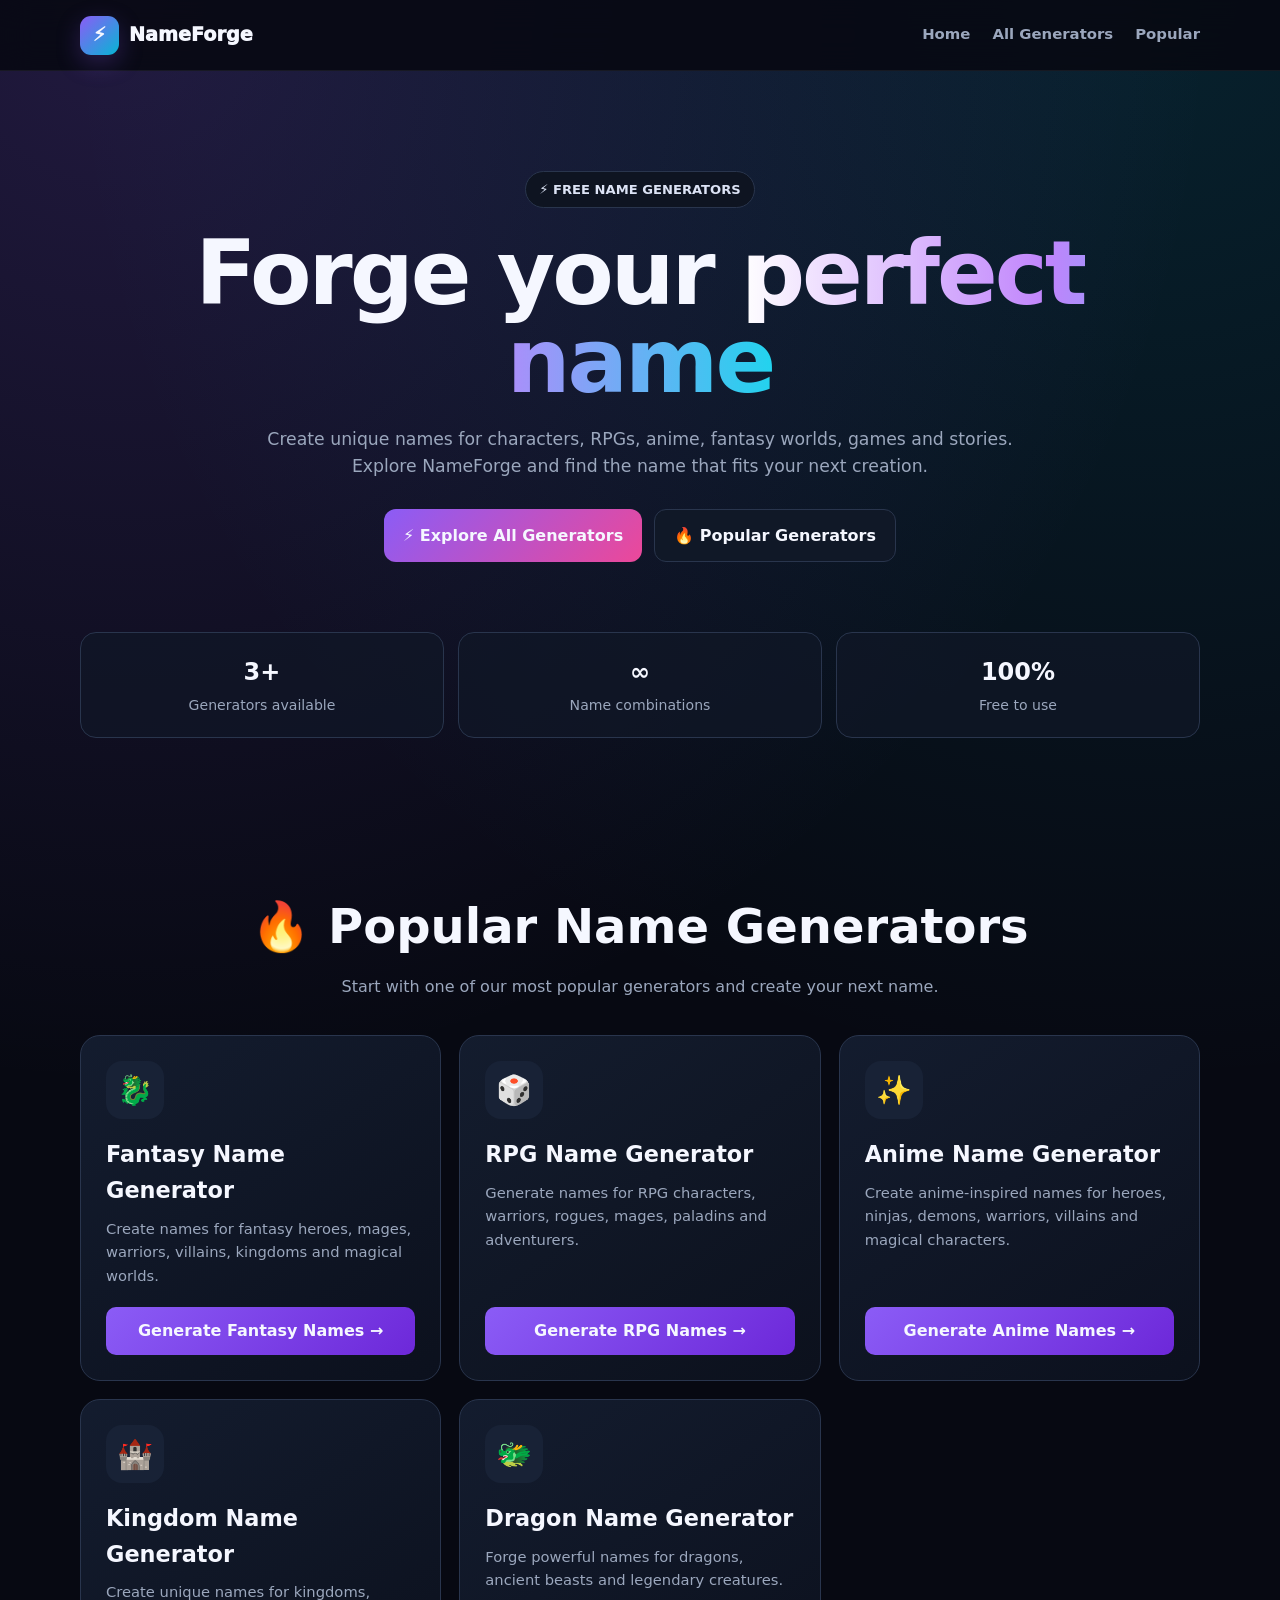
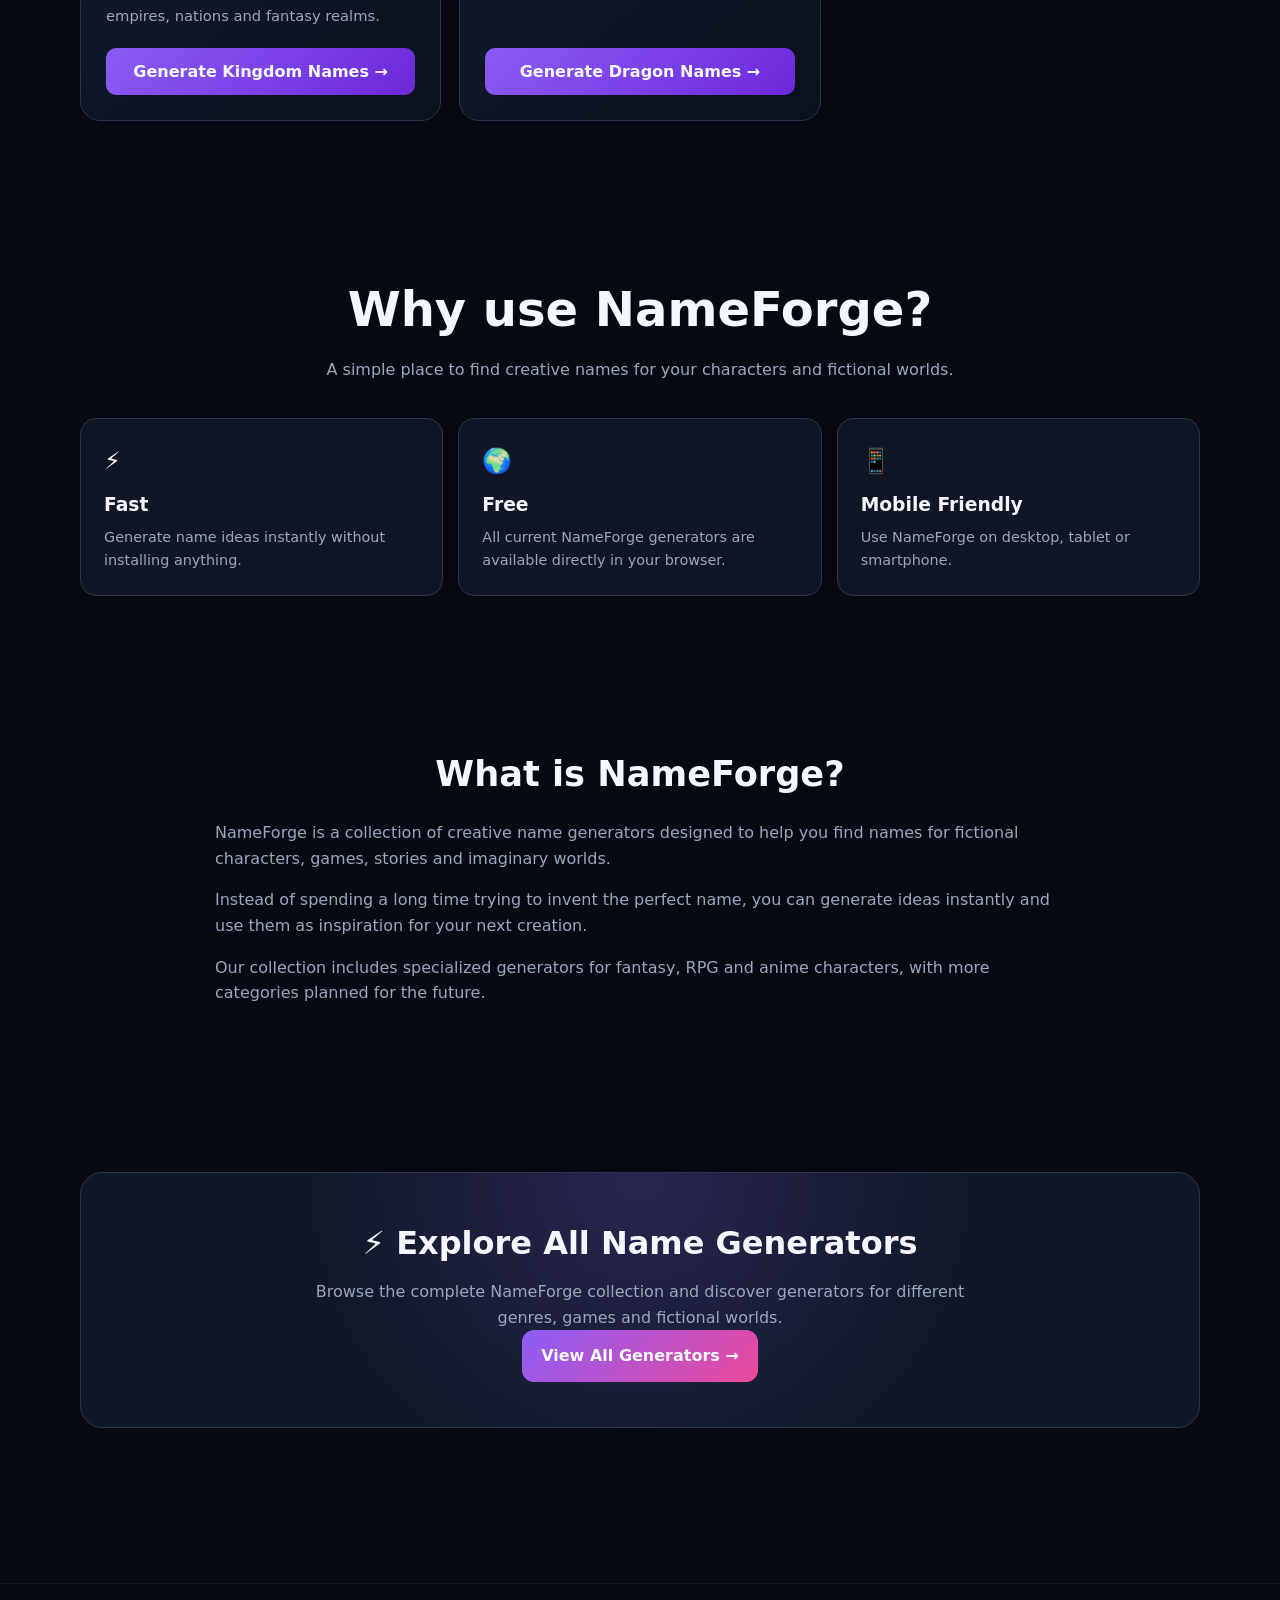
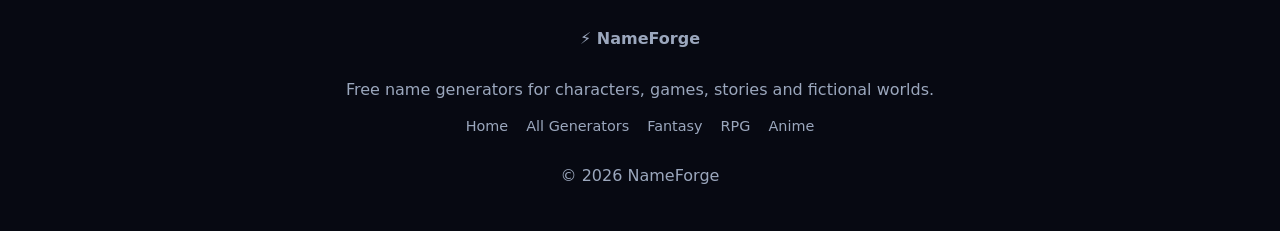
==== index.html @ 46b6435e "Update index.html" ====
<!DOCTYPE html>
<html lang="en">

<head>

<meta charset="UTF-8">

<meta name="viewport"
      content="width=device-width, initial-scale=1.0">

<title>NameForge — Free Name Generators for Fantasy, RPG, Anime & Gaming</title>

<meta name="description"
      content="NameForge is a free collection of name generators for fantasy characters, RPGs, anime, games, stories and fictional worlds.">

<meta name="keywords"
      content="name generator, fantasy name generator, RPG name generator, anime name generator, character name generator, gaming name generator, free name generator">

<meta name="robots"
      content="index, follow">

<link rel="canonical"
      href="https://rayanellg.github.io/nameforge/">

<meta property="og:type"
      content="website">

<meta property="og:title"
      content="NameForge — Free Name Generators">

<meta property="og:description"
      content="Create unique names for characters, games, stories and fictional worlds.">

<meta property="og:url"
      content="https://rayanellg.github.io/nameforge/">

<script type="application/ld+json">
{
  "@context":"https://schema.org",
  "@type":"WebSite",
  "name":"NameForge",
  "url":"https://rayanellg.github.io/nameforge/",
  "description":"Free name generators for fantasy, RPG, anime, gaming and fictional worlds."
}
</script>


<style>

/* =========================
   VARIABLES
========================= */

:root{

    --bg:#070912;

    --panel:#101827;

    --panel2:#0d1422;

    --border:#29354d;

    --text:#f5f7ff;

    --muted:#9ba7bd;

    --purple:#8b5cf6;

    --blue:#06b6d4;

    --pink:#ec4899;

    --green:#22c55e;

}


/* =========================
   RESET
========================= */

*{

    box-sizing:border-box;

    margin:0;

    padding:0;

}


html{

    scroll-behavior:smooth;

}


body{

    min-height:100vh;

    font-family:
        system-ui,
        -apple-system,
        BlinkMacSystemFont,
        "Segoe UI",
        sans-serif;

    color:var(--text);

    background:

        radial-gradient(
            circle at 10% 0%,
            rgba(139,92,246,.20),
            transparent 30%
        ),

        radial-gradient(
            circle at 90% 0%,
            rgba(6,182,212,.14),
            transparent 30%
        ),

        var(--bg);

    line-height:1.6;

}


/* =========================
   GLOBAL
========================= */

.container{

    width:min(1120px,92%);

    margin:auto;

}


a{

    color:inherit;

}


button{

    font:inherit;

}


/* =========================
   HEADER
========================= */

header{

    position:sticky;

    top:0;

    z-index:100;

    background:
        rgba(7,9,18,.88);

    backdrop-filter:blur(16px);

    border-bottom:
        1px solid rgba(255,255,255,.06);

}


nav{

    min-height:70px;

    display:flex;

    align-items:center;

    justify-content:space-between;

}


.logo{

    display:flex;

    align-items:center;

    gap:10px;

    text-decoration:none;

    font-size:1.2rem;

    font-weight:950;

}


.logo-icon{

    width:39px;

    height:39px;

    display:grid;

    place-items:center;

    border-radius:11px;

    background:

        linear-gradient(
            135deg,
            var(--purple),
            var(--blue)
        );

    box-shadow:
        0 8px 25px rgba(139,92,246,.25);

}


.nav-links{

    display:flex;

    align-items:center;

    gap:22px;

}


.nav-links a{

    color:var(--muted);

    text-decoration:none;

    font-size:.93rem;

    font-weight:800;

}


.nav-links a:hover{

    color:white;

}


/* =========================
   HERO
========================= */

.hero{

    text-align:center;

    padding:
        100px 0 70px;

}


.badge{

    display:inline-flex;

    align-items:center;

    gap:7px;

    padding:
        7px 13px;

    border:
        1px solid var(--border);

    border-radius:999px;

    background:#0e1421;

    color:#dce3f5;

    font-size:.82rem;

    font-weight:850;

}


.hero h1{

    max-width:950px;

    margin:
        22px auto 20px;

    font-size:
        clamp(3rem,7vw,6rem);

    line-height:.98;

    letter-spacing:-3px;

}


.gradient{

    color:transparent;

    background:

        linear-gradient(
            90deg,
            #ffffff,
            #c084fc,
            #22d3ee
        );

    background-clip:text;

    -webkit-background-clip:text;

}


.hero-description{

    max-width:760px;

    margin:auto;

    color:var(--muted);

    font-size:1.08rem;

}


.hero-buttons{

    display:flex;

    justify-content:center;

    flex-wrap:wrap;

    gap:12px;

    margin-top:28px;

}


.btn{

    display:inline-flex;

    align-items:center;

    justify-content:center;

    padding:
        13px 19px;

    border-radius:12px;

    text-decoration:none;

    font-weight:900;

    transition:
        transform .2s,
        opacity .2s;

}


.btn:hover{

    transform:translateY(-2px);

}


.btn-primary{

    background:

        linear-gradient(
            135deg,
            var(--purple),
            var(--pink)
        );

}


.btn-secondary{

    border:
        1px solid var(--border);

    background:#101827;

}


/* =========================
   QUICK STATS
========================= */

.stats{

    display:grid;

    grid-template-columns:
        repeat(3,1fr);

    gap:14px;

    margin-bottom:75px;

}


.stat{

    padding:20px;

    text-align:center;

    border:
        1px solid var(--border);

    border-radius:16px;

    background:
        rgba(16,24,39,.7);

}


.stat strong{

    display:block;

    font-size:1.5rem;

}


.stat span{

    color:var(--muted);

    font-size:.88rem;

}


/* =========================
   SECTION
========================= */

.section{

    padding:75px 0;

}


.section-heading{

    text-align:center;

    margin-bottom:35px;

}


.section-heading h2{

    font-size:
        clamp(2rem,4vw,3rem);

    margin-bottom:9px;

}


.section-heading p{

    max-width:700px;

    margin:auto;

    color:var(--muted);

}


/* =========================
   GENERATOR CARDS
========================= */

.generators{

    display:grid;

    grid-template-columns:
        repeat(3,1fr);

    gap:18px;

}


.generator-card{

    display:flex;

    flex-direction:column;

    min-height:285px;

    padding:25px;

    border:
        1px solid var(--border);

    border-radius:20px;

    background:

        linear-gradient(
            145deg,
            rgba(20,29,47,.97),
            rgba(12,17,29,.97)
        );

    transition:
        transform .2s,
        border-color .2s,
        box-shadow .2s;

}


.generator-card:hover{

    transform:translateY(-6px);

    border-color:
        rgba(139,92,246,.55);

    box-shadow:
        0 22px 50px rgba(0,0,0,.25);

}


.card-icon{

    width:58px;

    height:58px;

    display:grid;

    place-items:center;

    margin-bottom:18px;

    border-radius:16px;

    background:#182236;

    font-size:1.8rem;

}


.generator-card h3{

    font-size:1.4rem;

    margin-bottom:8px;

}


.generator-card p{

    color:var(--muted);

    font-size:.92rem;

    margin-bottom:20px;

}


.card-link{

    margin-top:auto;

    display:block;

    padding:11px 15px;

    border-radius:10px;

    text-align:center;

    text-decoration:none;

    font-weight:900;

    background:

        linear-gradient(
            135deg,
            var(--purple),
            #6d28d9
        );

}


.card-link:hover{

    opacity:.9;

}


/* =========================
   FEATURES
========================= */

.features{

    display:grid;

    grid-template-columns:
        repeat(3,1fr);

    gap:15px;

}


.feature{

    padding:23px;

    border:
        1px solid var(--border);

    border-radius:16px;

    background:#101625;

}


.feature-icon{

    font-size:1.5rem;

    margin-bottom:10px;

}


.feature h3{

    margin-bottom:6px;

}


.feature p{

    color:var(--muted);

    font-size:.9rem;

}


/* =========================
   ABOUT
========================= */

.about{

    max-width:850px;

    margin:auto;

}


.about h2{

    text-align:center;

    font-size:2.2rem;

    margin-bottom:18px;

}


.about p{

    color:var(--muted);

    margin-bottom:16px;

}


/* =========================
   CTA
========================= */

.cta{

    padding:45px 30px;

    text-align:center;

    border:
        1px solid var(--border);

    border-radius:22px;

    background:

        radial-gradient(
            circle at 50% 0%,
            rgba(139,92,246,.20),
            transparent 55%
        ),

        #101827;

}


.cta h2{

    font-size:2rem;

    margin-bottom:10px;

}


.cta p{

    color:var(--muted);

    max-width:650px;

    margin:auto;

}


/* =========================
   FOOTER
========================= */

footer{

    margin-top:80px;

    padding:
        42px 0;

    border-top:
        1px solid rgba(255,255,255,.06);

    text-align:center;

    color:var(--muted);

}


.footer-links{

    display:flex;

    justify-content:center;

    flex-wrap:wrap;

    gap:18px;

    margin-top:12px;

}


.footer-links a{

    color:var(--muted);

    text-decoration:none;

    font-size:.9rem;

}


.footer-links a:hover{

    color:white;

}


/* =========================
   RESPONSIVE
========================= */

@media(max-width:850px){

    .generators{

        grid-template-columns:
            repeat(2,1fr);

    }

    .features{

        grid-template-columns:
            1fr;

    }

}


@media(max-width:650px){

    .nav-links{

        display:none;

    }

    .hero{

        padding-top:65px;

    }

    .stats{

        grid-template-columns:
            1fr;

    }

    .generators{

        grid-template-columns:
            1fr;

    }

    .hero h1{

        letter-spacing:-2px;

    }

}

</style>

</head>


<body>


<!-- =========================
     HEADER
========================= -->

<header>

<nav class="container">


<a
    href="index.html"
    class="logo"
>

<span class="logo-icon">
⚡
</span>

NameForge

</a>


<div class="nav-links">

<a href="index.html">
Home
</a>

<a href="all-name-generators.html">
All Generators
</a>

<a href="#popular">
Popular
</a>

</div>


</nav>

</header>



<main>


<!-- =========================
     HERO
========================= -->

<section class="hero container">


<span class="badge">
⚡ FREE NAME GENERATORS
</span>


<h1>

Forge your

<span class="gradient">
perfect name
</span>

</h1>


<p class="hero-description">

Create unique names for characters, RPGs,
anime, fantasy worlds, games and stories.
Explore NameForge and find the name that
fits your next creation.

</p>


<div class="hero-buttons">


<a
    href="all-name-generators.html"
    class="btn btn-primary"
>

⚡ Explore All Generators

</a>


<a
    href="#popular"
    class="btn btn-secondary"
>

🔥 Popular Generators

</a>


</div>


</section>



<!-- =========================
     STATS
========================= -->

<section class="container">


<div class="stats">


<div class="stat">

<strong>
3+
</strong>

<span>
Generators available
</span>

</div>


<div class="stat">

<strong>
∞
</strong>

<span>
Name combinations
</span>

</div>


<div class="stat">

<strong>
100%
</strong>

<span>
Free to use
</span>

</div>


</div>


</section>



<!-- =========================
     POPULAR GENERATORS
========================= -->

<section
    class="section container"
    id="popular"
>


<div class="section-heading">


<h2>
🔥 Popular Name Generators
</h2>


<p>

Start with one of our most popular
generators and create your next name.

</p>


</div>



<div class="generators">


<!-- Fantasy -->

<article class="generator-card">


<div class="card-icon">
🐉
</div>


<h3>
Fantasy Name Generator
</h3>


<p>

Create names for fantasy heroes,
mages, warriors, villains, kingdoms
and magical worlds.

</p>


<a
    href="fantasy-name-generator.html"
    class="card-link"
>

Generate Fantasy Names →

</a>


</article>



<!-- RPG -->

<article class="generator-card">


<div class="card-icon">
🎲
</div>


<h3>
RPG Name Generator
</h3>


<p>

Generate names for RPG characters,
warriors, rogues, mages, paladins
and adventurers.

</p>


<a
    href="rpg-name-generator.html"
    class="card-link"
>

Generate RPG Names →

</a>


</article>



<!-- Anime -->

<article class="generator-card">


<div class="card-icon">
✨
</div>


<h3>
Anime Name Generator
</h3>


<p>

Create anime-inspired names for
heroes, ninjas, demons, warriors,
villains and magical characters.

</p>


<a
    href="anime-name-generator.html"
    class="card-link"
>

Generate Anime Names →

</a>
</article>

<!-- Kingdom -->
<article class="generator-card">

    <div class="card-icon">
        🏰
    </div>

    <h3>
        Kingdom Name Generator
    </h3>

    <p>
        Create unique names for kingdoms,
        empires, nations and fantasy realms.
    </p>

    <a
        href="kingdom-name-generator.html"
        class="card-link"
    >
        Generate Kingdom Names →
    </a>

</article>   

<!-- Dragon -->
<article class="generator-card">

    <div class="card-icon">
        🐲
    </div>

    <h3>
        Dragon Name Generator
    </h3>

    <p>
        Forge powerful names for dragons,
        ancient beasts and legendary creatures.
    </p>

    <a
        href="dragon-name-generator.html"
        class="card-link"
    >
        Generate Dragon Names →
    </a>

</article>
      
</div>


</section>



<!-- =========================
     FEATURES
========================= -->

<section class="section container">


<div class="section-heading">


<h2>
Why use NameForge?
</h2>


<p>

A simple place to find creative names
for your characters and fictional worlds.

</p>


</div>



<div class="features">


<div class="feature">


<div class="feature-icon">
⚡
</div>


<h3>
Fast
</h3>


<p>

Generate name ideas instantly
without installing anything.

</p>


</div>



<div class="feature">


<div class="feature-icon">
🌍
</div>


<h3>
Free
</h3>


<p>

All current NameForge generators
are available directly in your browser.

</p>


</div>



<div class="feature">


<div class="feature-icon">
📱
</div>


<h3>
Mobile Friendly
</h3>


<p>

Use NameForge on desktop,
tablet or smartphone.

</p>


</div>


</div>


</section>



<!-- =========================
     ABOUT
========================= -->

<section class="section container">


<div class="about">


<h2>
What is NameForge?
</h2>


<p>

NameForge is a collection of creative
name generators designed to help you
find names for fictional characters,
games, stories and imaginary worlds.

</p>


<p>

Instead of spending a long time trying
to invent the perfect name, you can
generate ideas instantly and use them
as inspiration for your next creation.

</p>


<p>

Our collection includes specialized
generators for fantasy, RPG and anime
characters, with more categories
planned for the future.

</p>


</div>


</section>



<!-- =========================
     ALL GENERATORS CTA
========================= -->

<section class="section container">


<div class="cta">


<h2>
⚡ Explore All Name Generators
</h2>


<p>

Browse the complete NameForge collection
and discover generators for different
genres, games and fictional worlds.

</p>


<a
    href="all-name-generators.html"
    class="btn btn-primary"
>

View All Generators →

</a>


</div>


</section>



</main>



<!-- =========================
     FOOTER
========================= -->

<footer>


<div class="container">


<strong>
⚡ NameForge
</strong>


<br><br>


Free name generators for characters,
games, stories and fictional worlds.


<div class="footer-links">


<a href="index.html">
Home
</a>


<a href="all-name-generators.html">
All Generators
</a>


<a href="fantasy-name-generator.html">
Fantasy
</a>


<a href="rpg-name-generator.html">
RPG
</a>


<a href="anime-name-generator.html">
Anime
</a>


</div>


<br>


© 2026 NameForge


</div>


</footer>


</body>

</html>
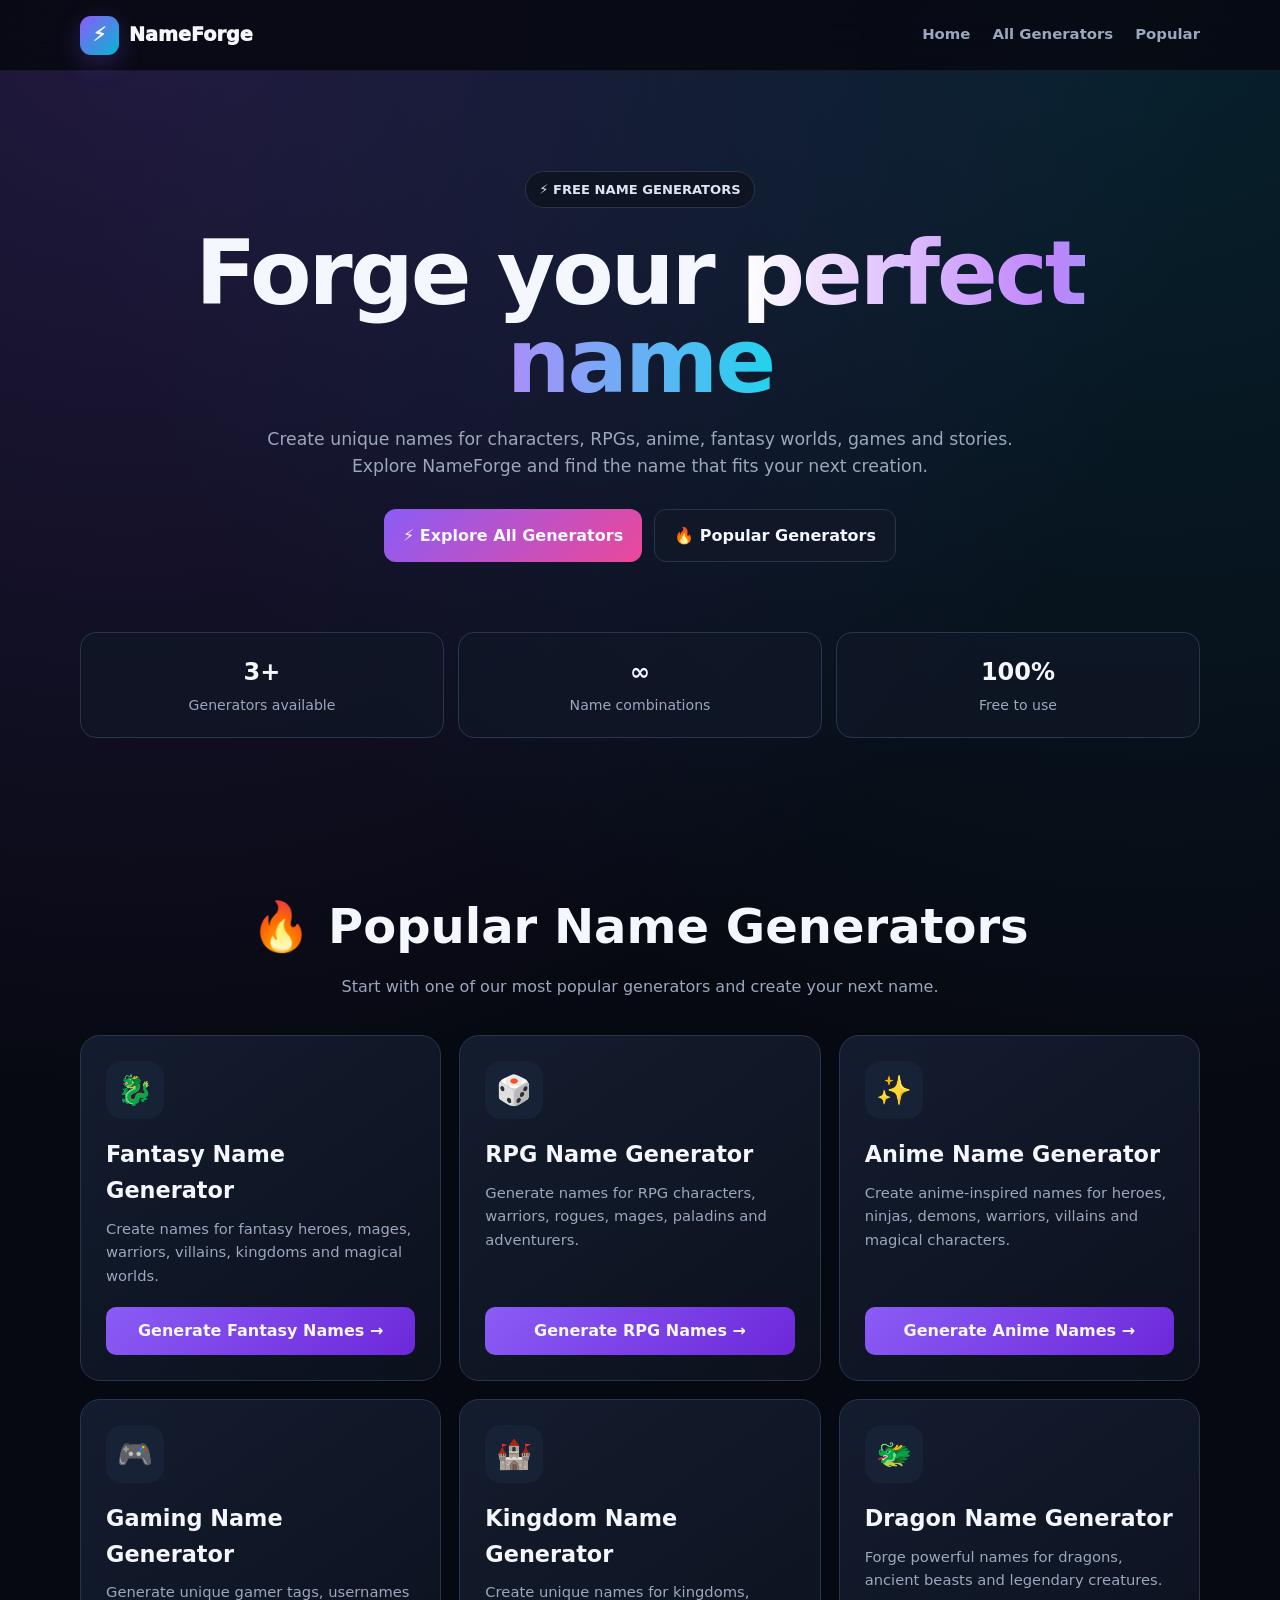
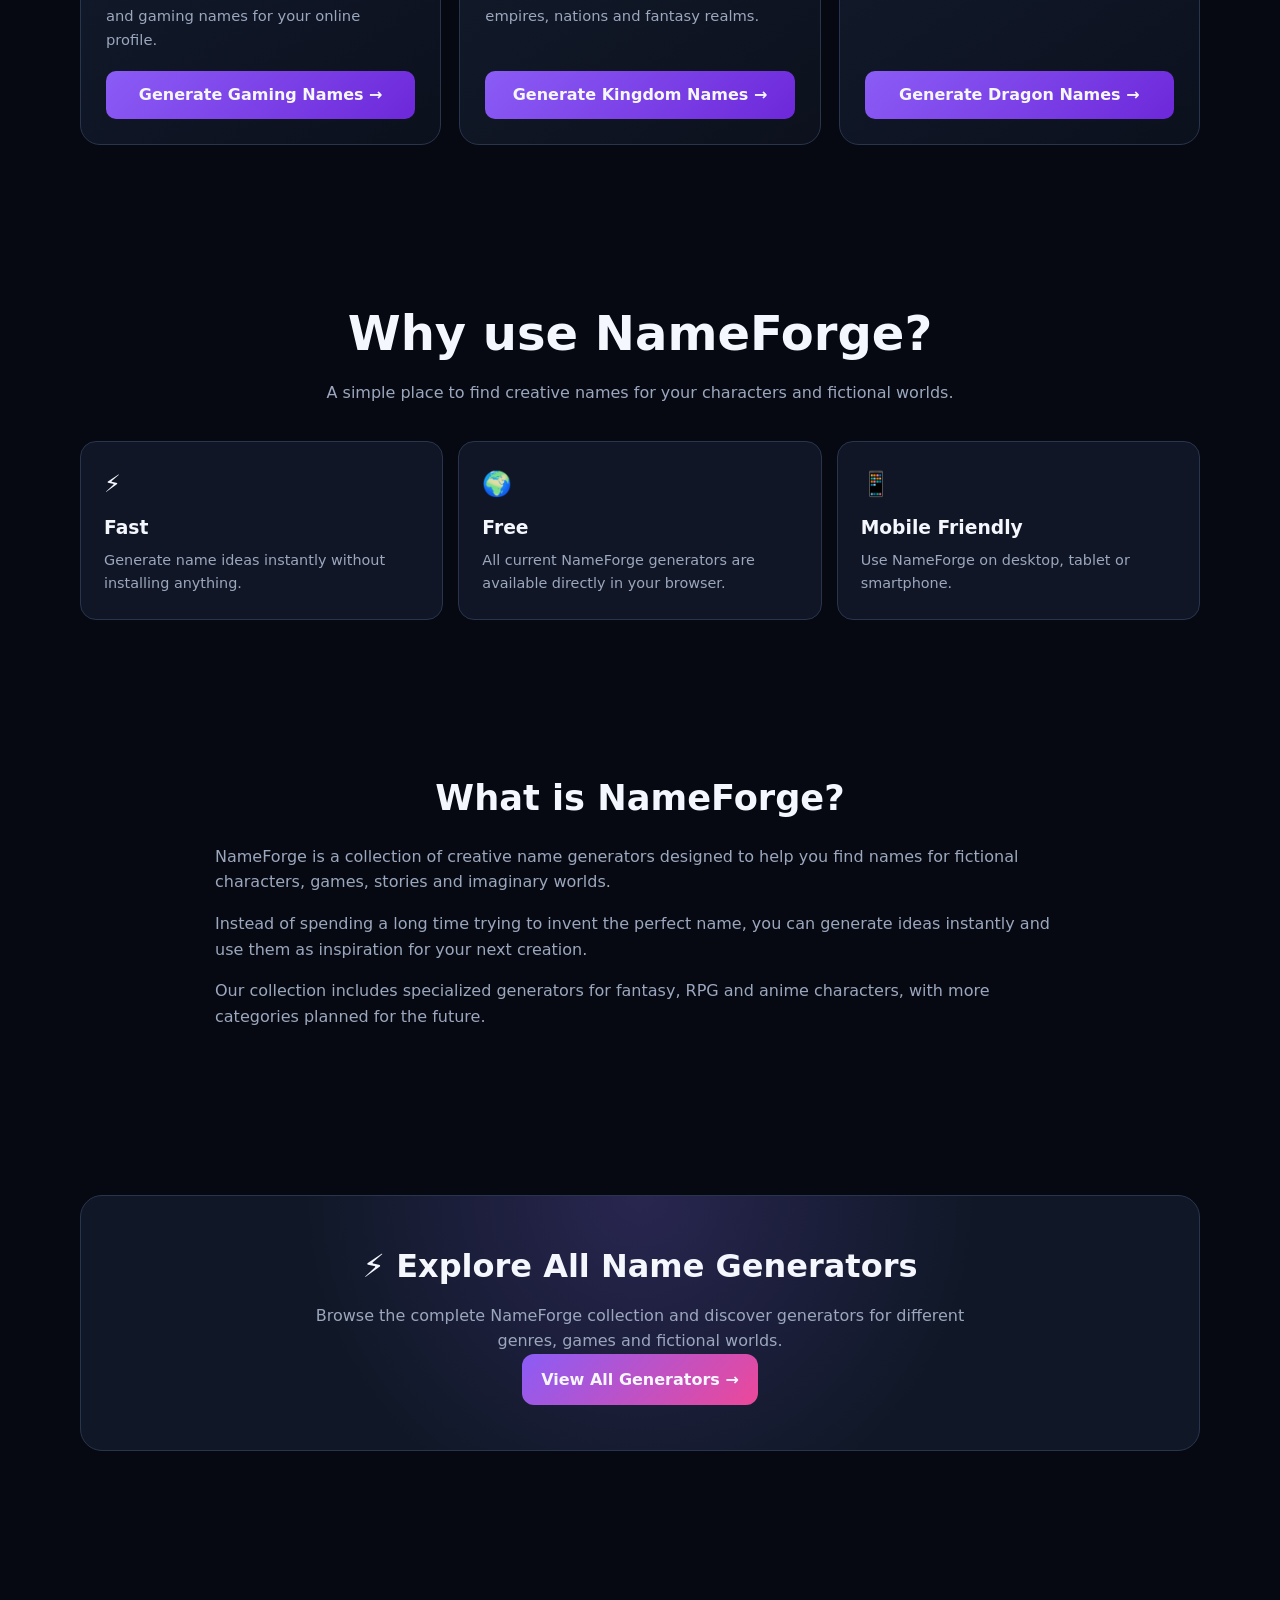
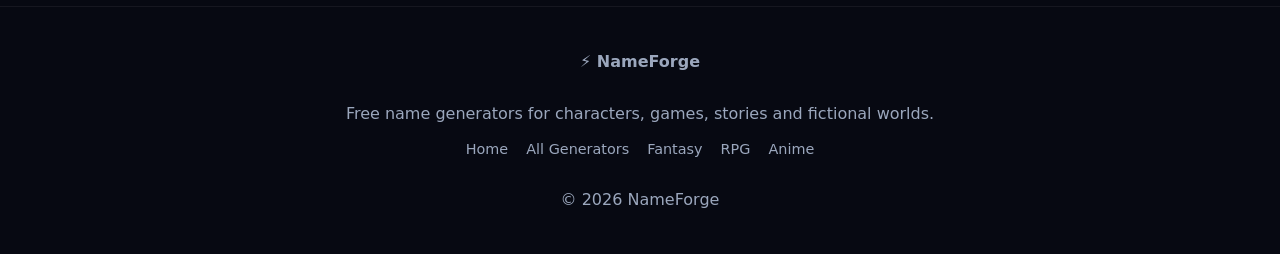
==== commit dca6ccba: "Update index.html" ====
--- a/index.html
+++ b/index.html
@@ -1226,7 +1226,46 @@
 </a>
 </article>
 
+
+<!-- Gaming -->
+
+<article class="generator-card">
+
+
+<div class="card-icon">
+🎮
+</div>
+
+
+<h3>
+Gaming Name Generator
+</h3>
+
+
+<p>
+
+Generate unique gamer tags,
+usernames and gaming names
+for your online profile.
+
+</p>
+
+
+<a
+    href="gaming-name-generator.html"
+    class="card-link"
+>
+
+Generate Gaming Names →
+
+</a>
+
+
+</article>
+
+
 <!-- Kingdom -->
+
 <article class="generator-card">
 
     <div class="card-icon">
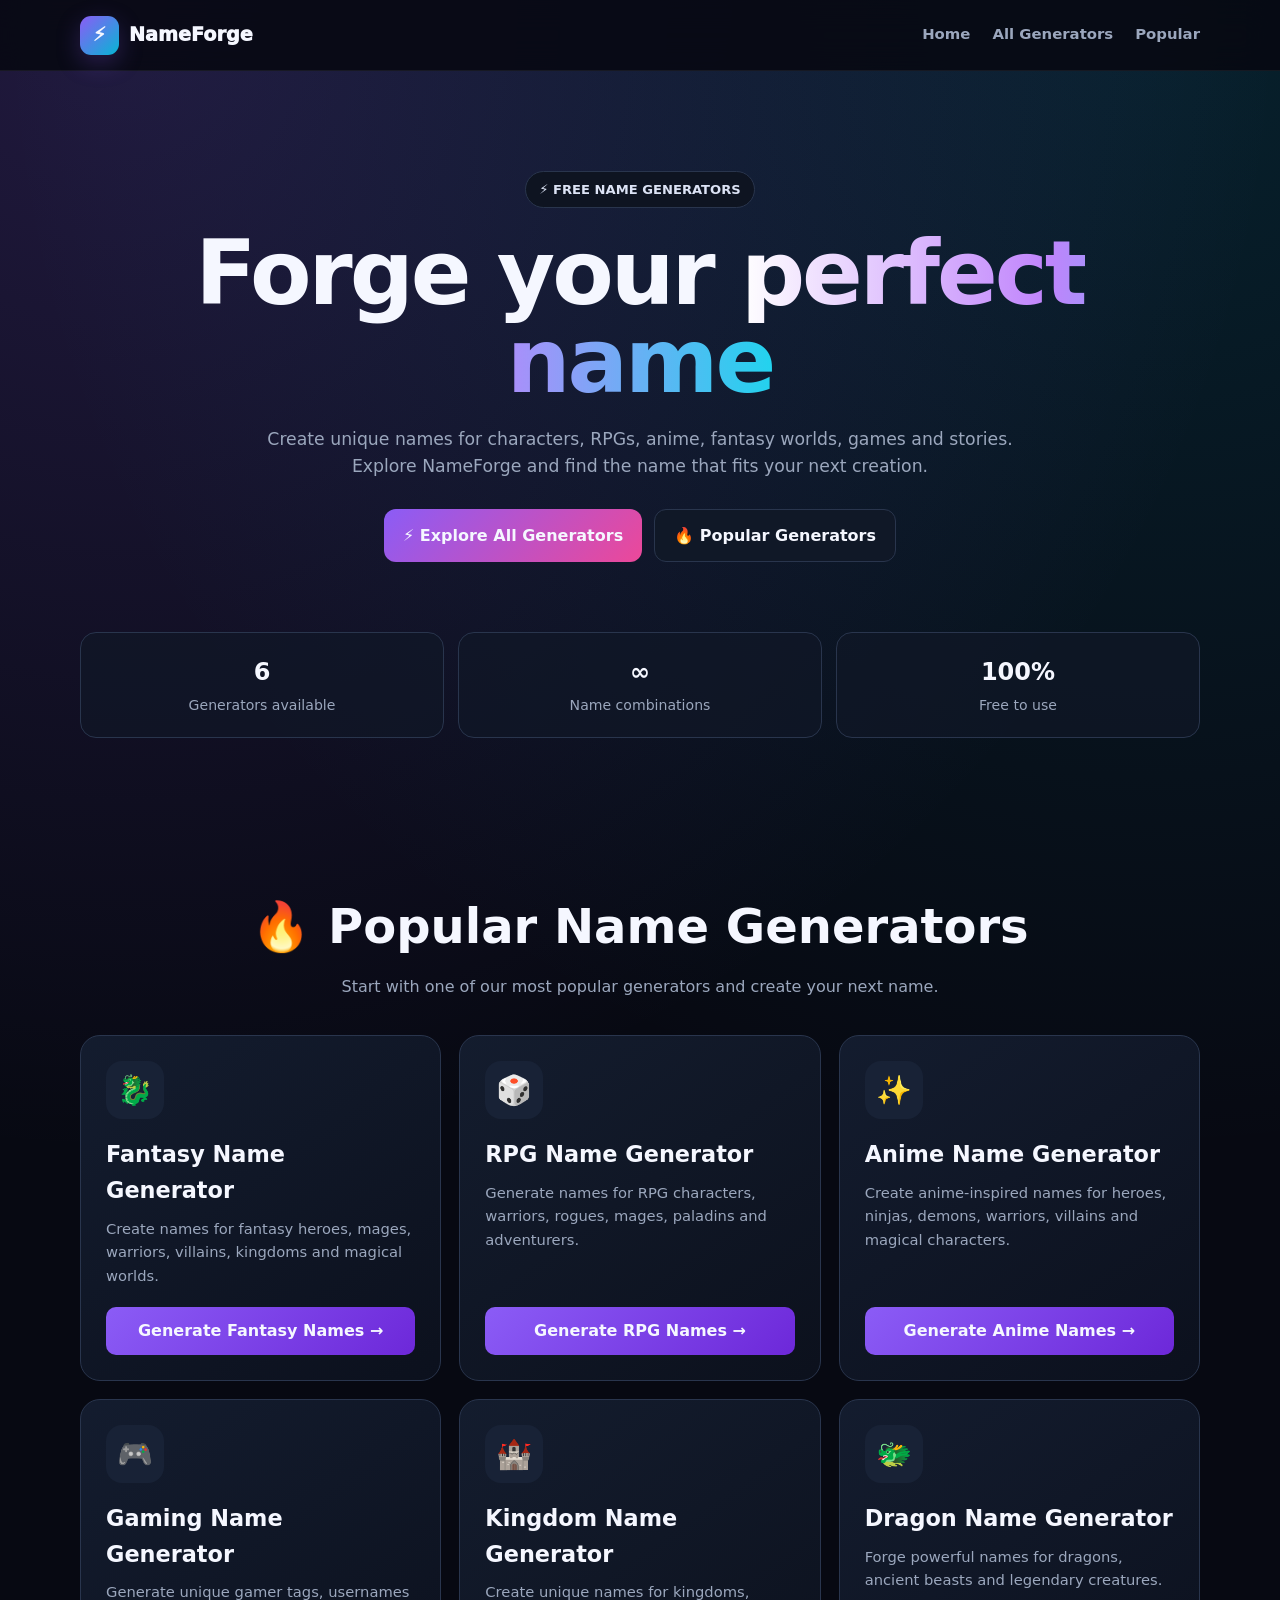
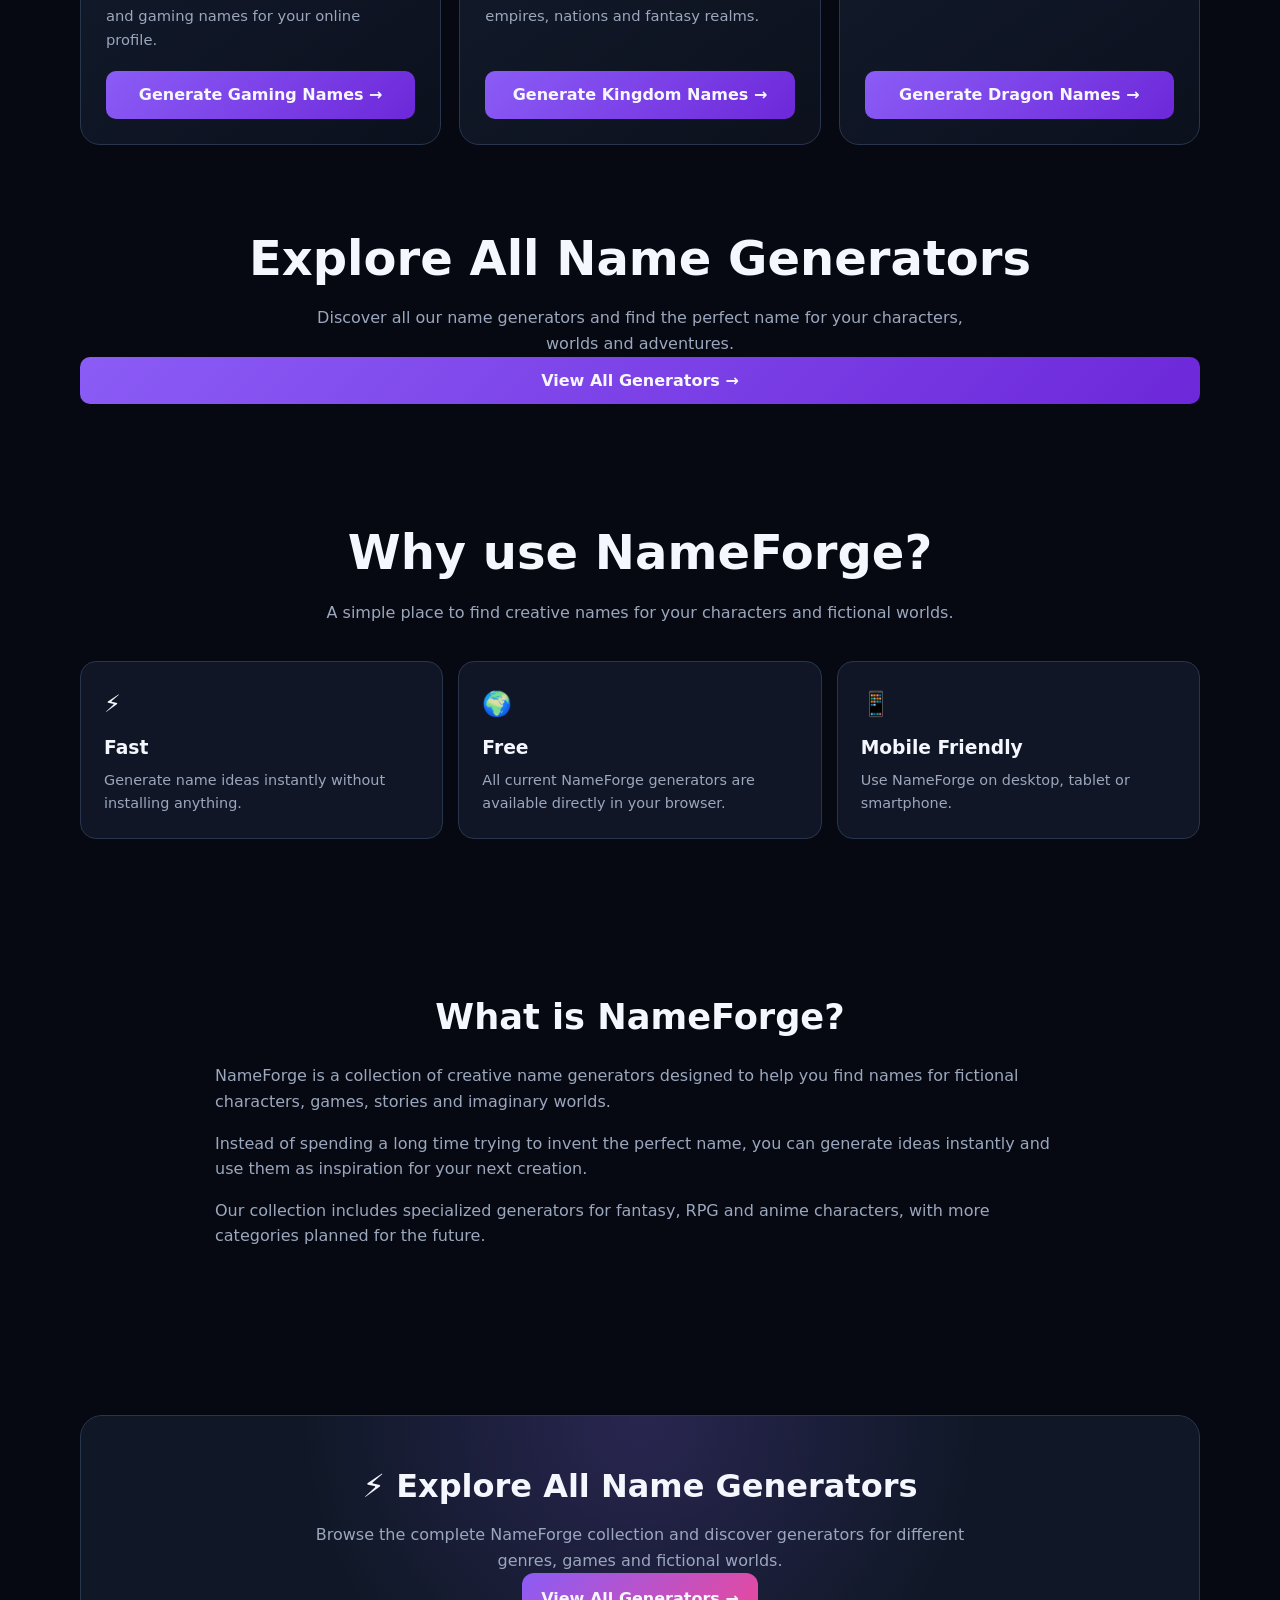
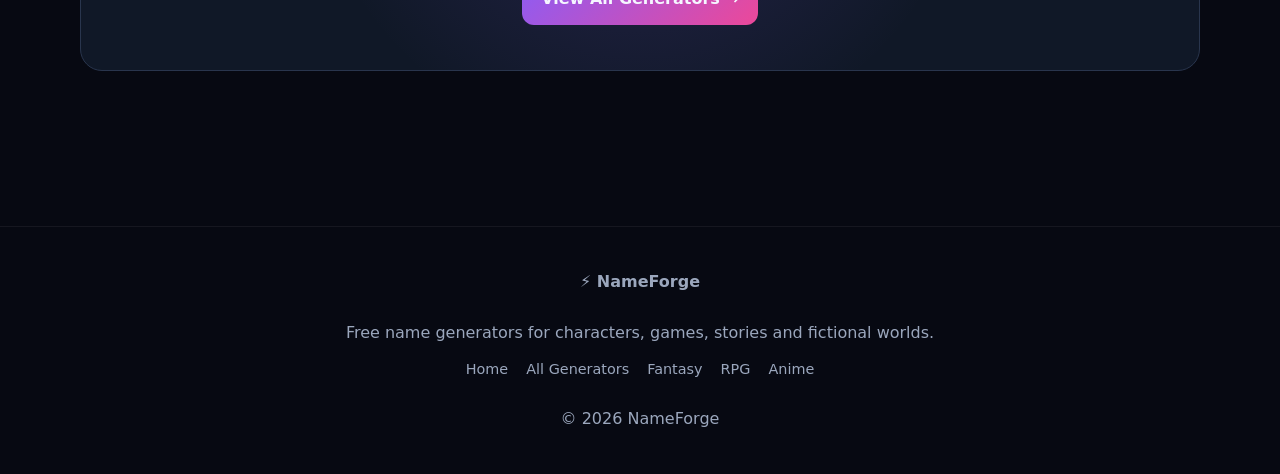
==== commit b58718c0: "Update index.html" ====
--- a/index.html
+++ b/index.html
@@ -1040,7 +1040,7 @@
 <div class="stat">
 
 <strong>
-3+
+6
 </strong>
 
 <span>
@@ -1320,7 +1320,32 @@
 
 </section>
 
-
+<!-- Explore All Generators -->
+
+<section class="container">
+
+    <div class="section-heading">
+
+        <h2>
+            Explore All Name Generators
+        </h2>
+
+        <p>
+            Discover all our name generators
+            and find the perfect name for your
+            characters, worlds and adventures.
+        </p>
+
+        <a
+            href="all-name-generators.html"
+            class="card-link"
+        >
+            View All Generators →
+        </a>
+
+    </div>
+
+</section>
 
 <!-- =========================
      FEATURES
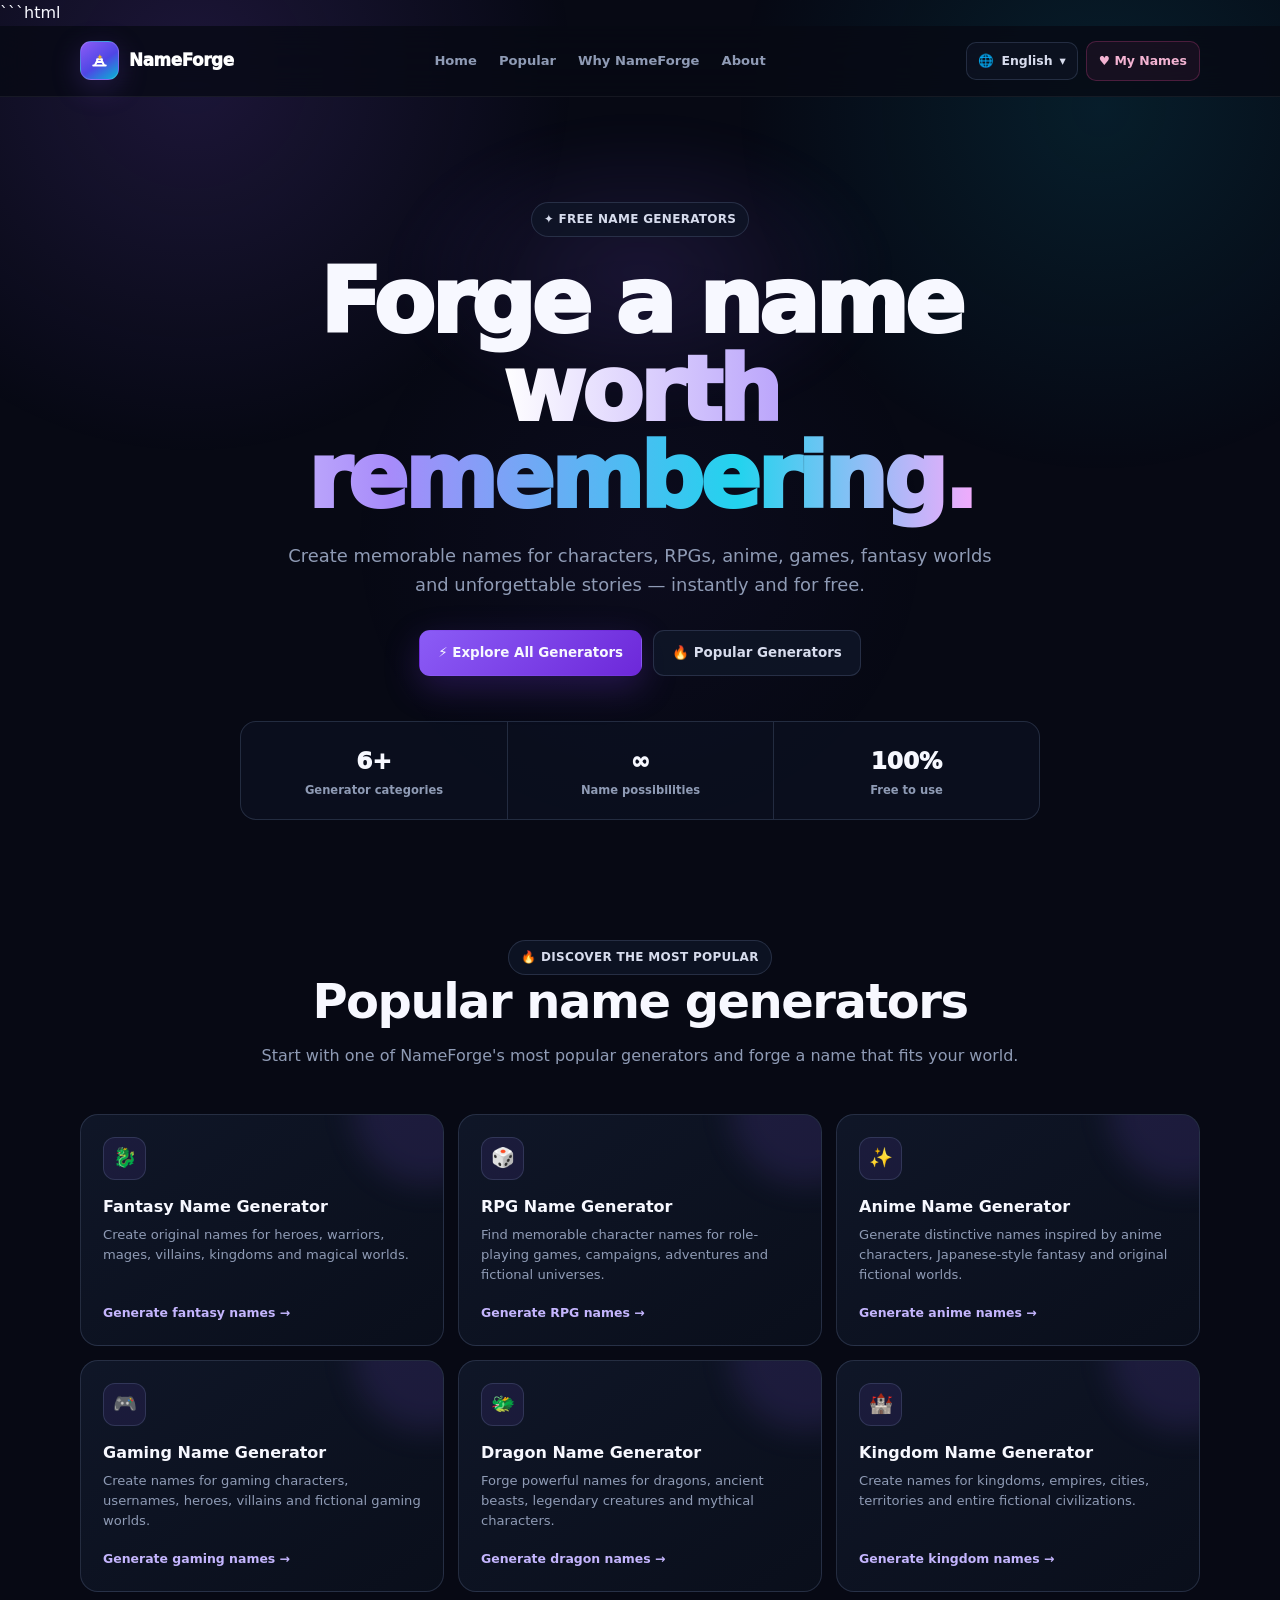
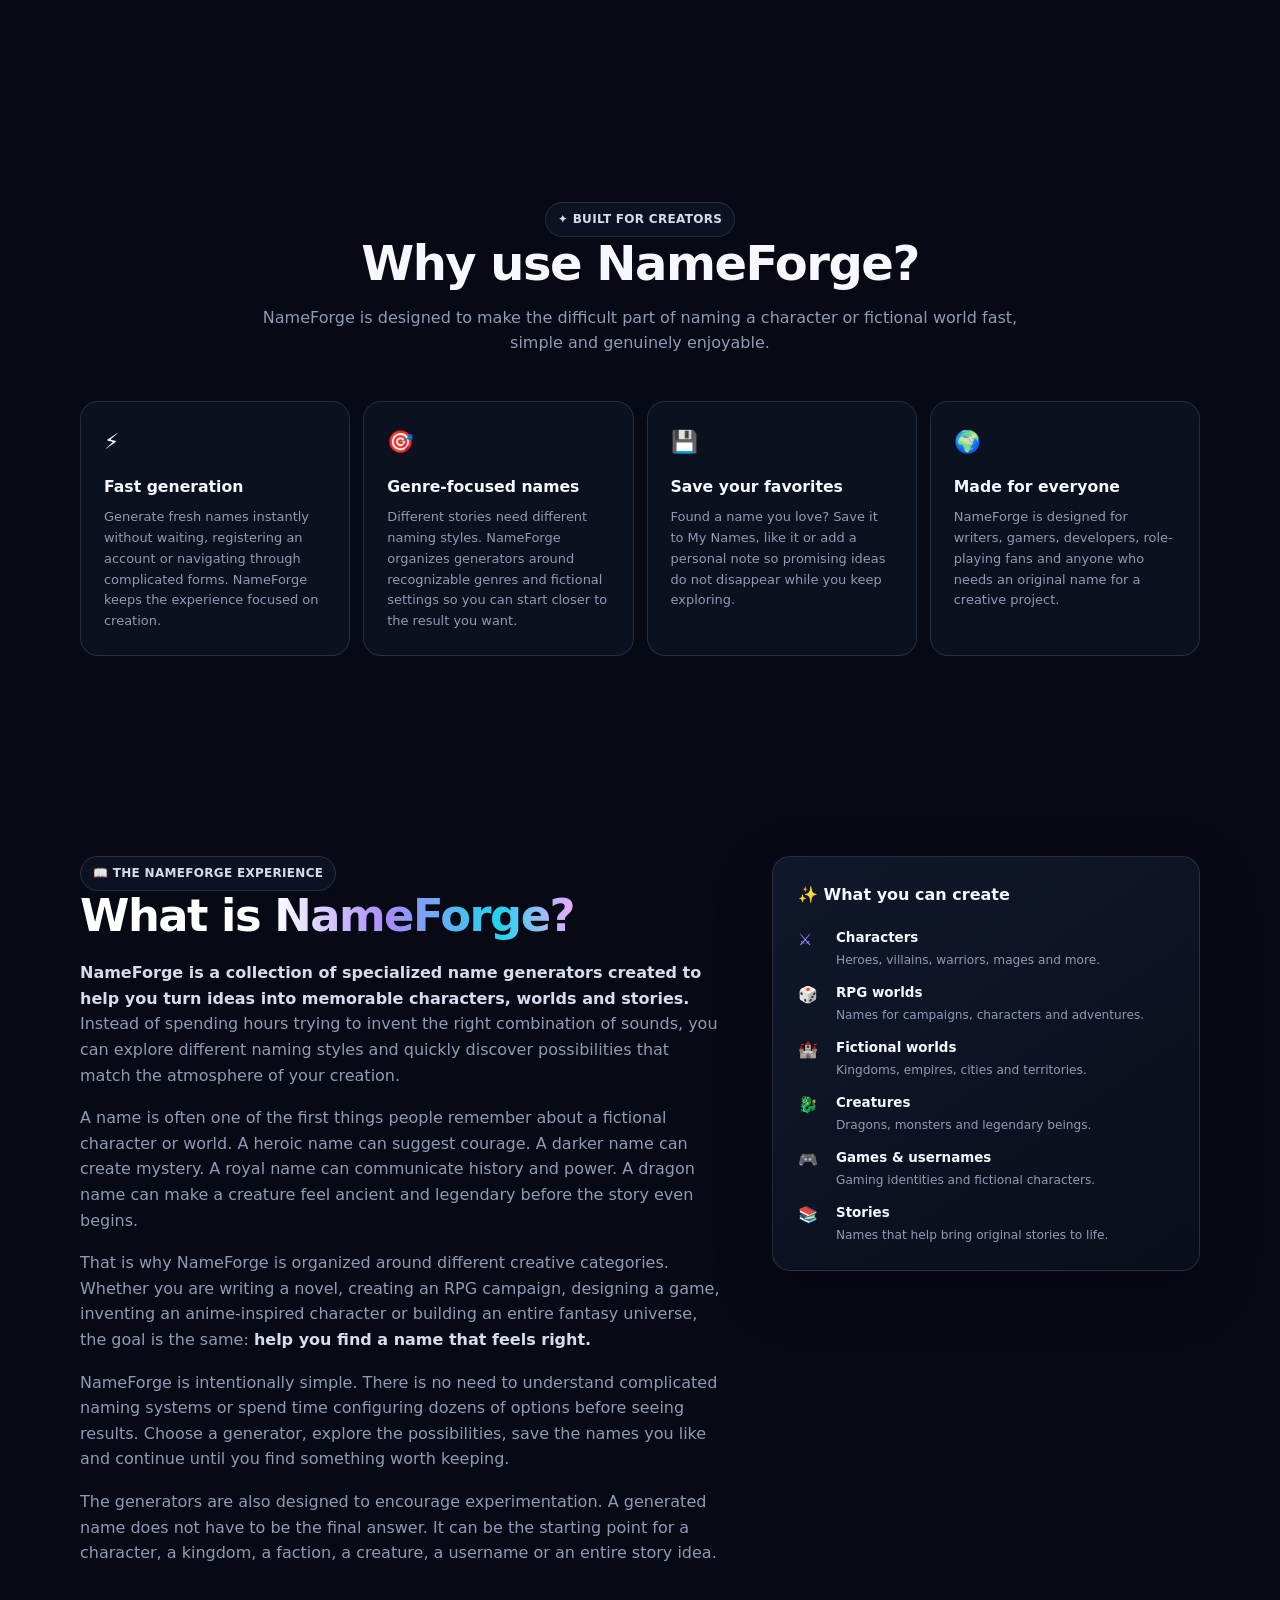
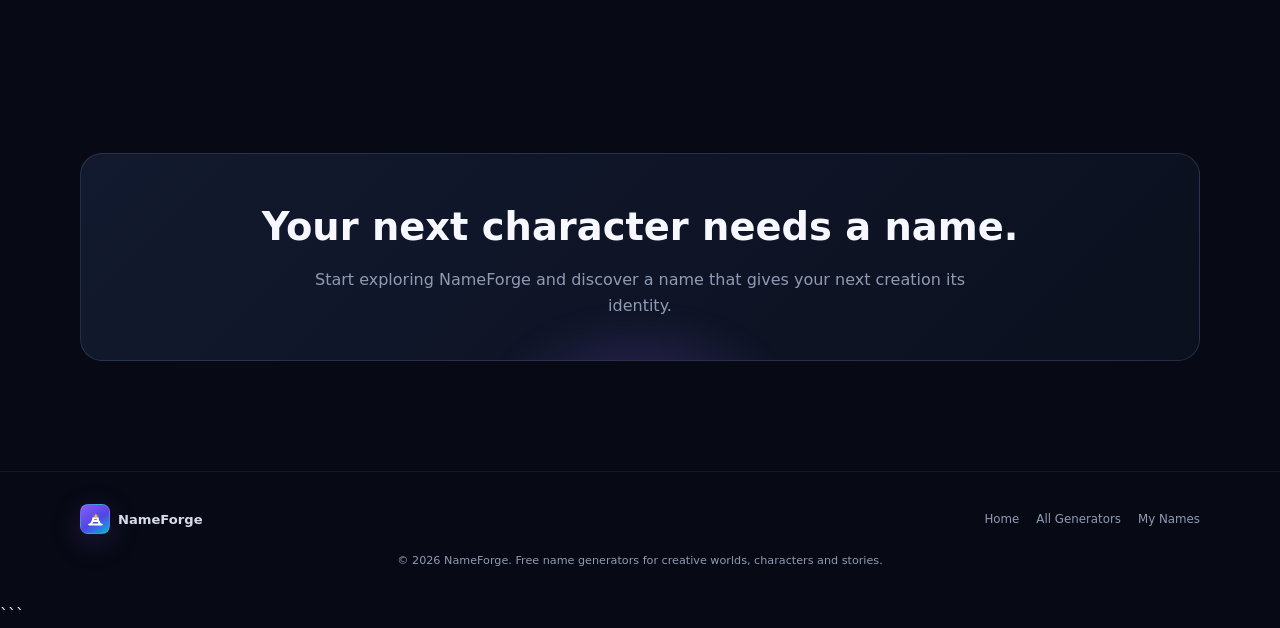
==== commit 4c67168a: "Update index.html" ====
--- a/index.html
+++ b/index.html
@@ -1,1625 +1,3383 @@
+```html
 <!DOCTYPE html>
 <html lang="en">
 
 <head>
 
-<meta charset="UTF-8">
-
-<meta name="viewport"
-      content="width=device-width, initial-scale=1.0">
-
-<title>NameForge — Free Name Generators for Fantasy, RPG, Anime & Gaming</title>
-
-<meta name="description"
-      content="NameForge is a free collection of name generators for fantasy characters, RPGs, anime, games, stories and fictional worlds.">
-
-<meta name="keywords"
-      content="name generator, fantasy name generator, RPG name generator, anime name generator, character name generator, gaming name generator, free name generator">
-
-<meta name="robots"
-      content="index, follow">
-
-<link rel="canonical"
-      href="https://rayanellg.github.io/nameforge/">
-
-<meta property="og:type"
-      content="website">
-
-<meta property="og:title"
-      content="NameForge — Free Name Generators">
-
-<meta property="og:description"
-      content="Create unique names for characters, games, stories and fictional worlds.">
-
-<meta property="og:url"
-      content="https://rayanellg.github.io/nameforge/">
-
-<script type="application/ld+json">
-{
-  "@context":"https://schema.org",
-  "@type":"WebSite",
-  "name":"NameForge",
-  "url":"https://rayanellg.github.io/nameforge/",
-  "description":"Free name generators for fantasy, RPG, anime, gaming and fictional worlds."
-}
+    <meta charset="UTF-8">
+
+    <meta name="viewport"
+          content="width=device-width, initial-scale=1.0">
+
+    <title>NameForge — Free Name Generators for Fantasy, RPG, Anime & Gaming</title>
+
+    <meta name="description"
+          content="NameForge is a free name generator website for fantasy characters, RPGs, anime, gaming, dragons, kingdoms and fictional worlds. Forge memorable names instantly.">
+
+    <meta name="keywords"
+          content="name generator, fantasy name generator, RPG name generator, anime name generator, gaming name generator, dragon name generator, kingdom name generator, character name generator">
+
+    <meta name="robots"
+          content="index, follow">
+
+    <meta name="theme-color"
+          content="#080b16">
+
+    <link rel="canonical"
+          href="https://rayanellg.github.io/nameforge/index.html">
+
+
+    <!-- =====================================================
+         OPEN GRAPH
+    ====================================================== -->
+
+    <meta property="og:type"
+          content="website">
+
+    <meta property="og:title"
+          content="NameForge — Forge Your Perfect Name">
+
+    <meta property="og:description"
+          content="Discover free name generators for fantasy, RPG, anime, gaming and fictional worlds.">
+
+    <meta property="og:url"
+          content="https://rayanellg.github.io/nameforge/index.html">
+
+    <meta property="og:site_name"
+          content="NameForge">
+
+
+    <!-- =====================================================
+         STRUCTURED DATA
+    ====================================================== -->
+
+    <script type="application/ld+json">
+    {
+        "@context": "https://schema.org",
+        "@type": "WebSite",
+        "name": "NameForge",
+        "url": "https://rayanellg.github.io/nameforge/",
+        "description": "Free name generators for fantasy, RPG, anime, gaming and fictional worlds.",
+        "inLanguage": "en"
+    }
+    </script>
+
+
+    <script type="application/ld+json">
+    {
+        "@context": "https://schema.org",
+        "@type": "WebApplication",
+        "name": "NameForge",
+        "url": "https://rayanellg.github.io/nameforge/",
+        "applicationCategory": "EntertainmentApplication",
+        "operatingSystem": "Web Browser",
+        "isAccessibleForFree": true,
+        "offers": {
+            "@type": "Offer",
+            "price": "0",
+            "priceCurrency": "USD"
+        }
+    }
+    </script>
+
+
+    <style>
+
+        /* =====================================================
+           ROOT
+        ====================================================== */
+
+        :root {
+
+            --bg:
+                #070914;
+
+            --bg-soft:
+                #0b1020;
+
+            --surface:
+                #101729;
+
+            --surface-light:
+                #141d31;
+
+            --surface-hover:
+                #18223a;
+
+            --border:
+                rgba(139, 160, 205, .20);
+
+            --border-strong:
+                rgba(139, 160, 205, .32);
+
+            --text:
+                #f7f8ff;
+
+            --text-soft:
+                #d7dced;
+
+            --muted:
+                #8f9bb5;
+
+            --purple:
+                #8b5cf6;
+
+            --purple-light:
+                #a78bfa;
+
+            --blue:
+                #22d3ee;
+
+            --cyan:
+                #06b6d4;
+
+            --gold:
+                #fbbf24;
+
+            --pink:
+                #ec4899;
+
+            --success:
+                #34d399;
+
+            --max-width:
+                1120px;
+
+            --radius:
+                18px;
+
+        }
+
+
+        /* =====================================================
+           RESET
+        ====================================================== */
+
+        * {
+
+            box-sizing:
+                border-box;
+
+            margin:
+                0;
+
+            padding:
+                0;
+
+        }
+
+
+        html {
+
+            scroll-behavior:
+                smooth;
+
+        }
+
+
+        body {
+
+            min-height:
+                100vh;
+
+            font-family:
+                Inter,
+                system-ui,
+                -apple-system,
+                BlinkMacSystemFont,
+                "Segoe UI",
+                sans-serif;
+
+            color:
+                var(--text);
+
+            background:
+                var(--bg);
+
+            line-height:
+                1.6;
+
+            overflow-x:
+                hidden;
+
+        }
+
+
+        img,
+        svg {
+
+            max-width:
+                100%;
+
+        }
+
+
+        button,
+        select {
+
+            font:
+                inherit;
+
+        }
+
+
+        a {
+
+            color:
+                inherit;
+
+        }
+
+
+        /* =====================================================
+           BACKGROUND
+        ====================================================== */
+
+        body::before {
+
+            content:
+                "";
+
+            position:
+                fixed;
+
+            inset:
+                0;
+
+            z-index:
+                -2;
+
+            pointer-events:
+                none;
+
+            background:
+
+                radial-gradient(
+                    circle at 15% 8%,
+                    rgba(139, 92, 246, .16),
+                    transparent 28%
+                ),
+
+                radial-gradient(
+                    circle at 86% 12%,
+                    rgba(6, 182, 212, .12),
+                    transparent 27%
+                ),
+
+                radial-gradient(
+                    circle at 50% 60%,
+                    rgba(139, 92, 246, .045),
+                    transparent 35%
+                );
+
+        }
+
+
+        body::after {
+
+            content:
+                "";
+
+            position:
+                fixed;
+
+            inset:
+                0;
+
+            z-index:
+                -1;
+
+            pointer-events:
+                none;
+
+            opacity:
+                .25;
+
+            background-image:
+
+                linear-gradient(
+                    rgba(255,255,255,.015) 1px,
+                    transparent 1px
+                ),
+
+                linear-gradient(
+                    90deg,
+                    rgba(255,255,255,.015) 1px,
+                    transparent 1px
+                );
+
+            background-size:
+                80px 80px;
+
+            mask-image:
+                linear-gradient(
+                    to bottom,
+                    black,
+                    transparent 80%
+                );
+
+        }
+
+
+        /* =====================================================
+           GLOBAL
+        ====================================================== */
+
+        .container {
+
+            width:
+                min(
+                    var(--max-width),
+                    calc(100% - 40px)
+                );
+
+            margin:
+                0 auto;
+
+        }
+
+
+        .section {
+
+            padding:
+                100px 0;
+
+        }
+
+
+        .section-heading {
+
+            max-width:
+                760px;
+
+            margin:
+                0 auto 45px;
+
+            text-align:
+                center;
+
+        }
+
+
+        .section-heading h2 {
+
+            font-size:
+                clamp(
+                    2rem,
+                    4vw,
+                    3rem
+                );
+
+            line-height:
+                1.1;
+
+            letter-spacing:
+                -1.5px;
+
+        }
+
+
+        .section-heading p {
+
+            margin-top:
+                15px;
+
+            color:
+                var(--muted);
+
+            font-size:
+                1rem;
+
+        }
+
+
+        .eyebrow {
+
+            display:
+                inline-flex;
+
+            align-items:
+                center;
+
+            gap:
+                8px;
+
+            padding:
+                7px 12px;
+
+            border:
+                1px solid var(--border);
+
+            border-radius:
+                999px;
+
+            background:
+                rgba(15, 22, 39, .75);
+
+            color:
+                var(--text-soft);
+
+            font-size:
+                .75rem;
+
+            font-weight:
+                850;
+
+            letter-spacing:
+                .3px;
+
+        }
+
+
+        .gradient-text {
+
+            color:
+                transparent;
+
+            background:
+                linear-gradient(
+                    90deg,
+                    #ffffff 0%,
+                    #a78bfa 38%,
+                    #22d3ee 75%,
+                    #f0abfc 100%
+                );
+
+            background-clip:
+                text;
+
+            -webkit-background-clip:
+                text;
+
+        }
+
+
+        /* =====================================================
+           HEADER
+        ====================================================== */
+
+        .site-header {
+
+            position:
+                sticky;
+
+            top:
+                0;
+
+            z-index:
+                100;
+
+            border-bottom:
+                1px solid rgba(255,255,255,.06);
+
+            background:
+                rgba(7,9,20,.78);
+
+            backdrop-filter:
+                blur(18px);
+
+            -webkit-backdrop-filter:
+                blur(18px);
+
+        }
+
+
+        .nav {
+
+            min-height:
+                70px;
+
+            display:
+                flex;
+
+            align-items:
+                center;
+
+            justify-content:
+                space-between;
+
+            gap:
+                25px;
+
+        }
+
+
+        /* =====================================================
+           LOGO
+        ====================================================== */
+
+        .logo {
+
+            display:
+                inline-flex;
+
+            align-items:
+                center;
+
+            gap:
+                10px;
+
+            color:
+                white;
+
+            text-decoration:
+                none;
+
+            font-size:
+                1.05rem;
+
+            font-weight:
+                950;
+
+            letter-spacing:
+                -.4px;
+
+            flex-shrink:
+                0;
+
+        }
+
+
+        .logo-mark {
+
+            width:
+                39px;
+
+            height:
+                39px;
+
+            display:
+                grid;
+
+            place-items:
+                center;
+
+            border:
+                1px solid rgba(255,255,255,.15);
+
+            border-radius:
+                11px;
+
+            background:
+                linear-gradient(
+                    145deg,
+                    #8b5cf6,
+                    #4f46e5 55%,
+                    #06b6d4
+                );
+
+            box-shadow:
+                0 8px 30px rgba(139,92,246,.22);
+
+        }
+
+
+        .logo-mark svg {
+
+            width:
+                25px;
+
+            height:
+                25px;
+
+        }
+
+
+        /* =====================================================
+           NAVIGATION
+        ====================================================== */
+
+        .nav-links {
+
+            display:
+                flex;
+
+            align-items:
+                center;
+
+            gap:
+                22px;
+
+        }
+
+
+        .nav-links a {
+
+            color:
+                var(--muted);
+
+            text-decoration:
+                none;
+
+            font-size:
+                .82rem;
+
+            font-weight:
+                800;
+
+            transition:
+                color .2s ease;
+
+        }
+
+
+        .nav-links a:hover {
+
+            color:
+                white;
+
+        }
+
+
+        .nav-actions {
+
+            display:
+                flex;
+
+            align-items:
+                center;
+
+            gap:
+                8px;
+
+        }
+
+
+        /* =====================================================
+           LANGUAGE
+        ====================================================== */
+
+        .language-wrapper {
+
+            position:
+                relative;
+
+        }
+
+
+        .language-button {
+
+            display:
+                inline-flex;
+
+            align-items:
+                center;
+
+            gap:
+                7px;
+
+            min-height:
+                38px;
+
+            padding:
+                0 11px;
+
+            border:
+                1px solid var(--border);
+
+            border-radius:
+                10px;
+
+            background:
+                rgba(13,19,34,.8);
+
+            color:
+                var(--text-soft);
+
+            cursor:
+                pointer;
+
+            font-size:
+                .78rem;
+
+            font-weight:
+                800;
+
+            transition:
+                .2s ease;
+
+        }
+
+
+        .language-button:hover {
+
+            border-color:
+                var(--border-strong);
+
+            background:
+                var(--surface-light);
+
+            color:
+                white;
+
+        }
+
+
+        .language-menu {
+
+            position:
+                absolute;
+
+            top:
+                calc(100% + 9px);
+
+            right:
+                0;
+
+            width:
+                235px;
+
+            max-height:
+                390px;
+
+            overflow-y:
+                auto;
+
+            padding:
+                8px;
+
+            border:
+                1px solid var(--border-strong);
+
+            border-radius:
+                14px;
+
+            background:
+                rgba(10,15,28,.98);
+
+            box-shadow:
+                0 20px 60px rgba(0,0,0,.45);
+
+            opacity:
+                0;
+
+            visibility:
+                hidden;
+
+            transform:
+                translateY(-6px);
+
+            transition:
+                .2s ease;
+
+        }
+
+
+        .language-wrapper.open .language-menu {
+
+            opacity:
+                1;
+
+            visibility:
+                visible;
+
+            transform:
+                translateY(0);
+
+        }
+
+
+        .language-menu button {
+
+            width:
+                100%;
+
+            display:
+                flex;
+
+            align-items:
+                center;
+
+            gap:
+                9px;
+
+            padding:
+                9px 10px;
+
+            border:
+                0;
+
+            border-radius:
+                8px;
+
+            background:
+                transparent;
+
+            color:
+                var(--text-soft);
+
+            text-align:
+                left;
+
+            cursor:
+                pointer;
+
+            font-size:
+                .78rem;
+
+        }
+
+
+        .language-menu button:hover {
+
+            background:
+                rgba(139,92,246,.13);
+
+            color:
+                white;
+
+        }
+
+
+        /* =====================================================
+           MY NAMES
+        ====================================================== */
+
+        .my-names {
+
+            display:
+                inline-flex;
+
+            align-items:
+                center;
+
+            gap:
+                6px;
+
+            padding:
+                9px 12px;
+
+            border:
+                1px solid rgba(236,72,153,.25);
+
+            border-radius:
+                10px;
+
+            background:
+                rgba(236,72,153,.07);
+
+            color:
+                #f3b3d2;
+
+            text-decoration:
+                none;
+
+            font-size:
+                .78rem;
+
+            font-weight:
+                850;
+
+        }
+
+
+        .my-names:hover {
+
+            border-color:
+                rgba(236,72,153,.45);
+
+            background:
+                rgba(236,72,153,.12);
+
+            color:
+                white;
+
+        }
+
+
+        /* =====================================================
+           HERO
+        ====================================================== */
+
+        .hero {
+
+            position:
+                relative;
+
+            padding:
+                105px 0 75px;
+
+            text-align:
+                center;
+
+        }
+
+
+        .hero::before {
+
+            content:
+                "";
+
+            position:
+                absolute;
+
+            width:
+                500px;
+
+            height:
+                300px;
+
+            top:
+                25px;
+
+            left:
+                50%;
+
+            transform:
+                translateX(-50%);
+
+            background:
+                radial-gradient(
+                    ellipse,
+                    rgba(139,92,246,.14),
+                    transparent 70%
+                );
+
+            filter:
+                blur(15px);
+
+            z-index:
+                -1;
+
+        }
+
+
+        .hero h1 {
+
+            max-width:
+                850px;
+
+            margin:
+                22px auto 20px;
+
+            font-size:
+                clamp(
+                    3rem,
+                    7vw,
+                    5.8rem
+                );
+
+            line-height:
+                .98;
+
+            letter-spacing:
+                -4px;
+
+            font-weight:
+                950;
+
+        }
+
+
+        .hero-subtitle {
+
+            max-width:
+                720px;
+
+            margin:
+                0 auto;
+
+            color:
+                var(--muted);
+
+            font-size:
+                clamp(
+                    .98rem,
+                    2vw,
+                    1.12rem
+                );
+
+        }
+
+
+        .hero-actions {
+
+            display:
+                flex;
+
+            justify-content:
+                center;
+
+            flex-wrap:
+                wrap;
+
+            gap:
+                11px;
+
+            margin-top:
+                30px;
+
+        }
+
+
+        .btn {
+
+            min-height:
+                46px;
+
+            display:
+                inline-flex;
+
+            align-items:
+                center;
+
+            justify-content:
+                center;
+
+            gap:
+                8px;
+
+            padding:
+                0 18px;
+
+            border:
+                1px solid transparent;
+
+            border-radius:
+                11px;
+
+            text-decoration:
+                none;
+
+            font-size:
+                .84rem;
+
+            font-weight:
+                900;
+
+            cursor:
+                pointer;
+
+            transition:
+                transform .2s ease,
+                box-shadow .2s ease,
+                border-color .2s ease;
+
+        }
+
+
+        .btn:hover {
+
+            transform:
+                translateY(-2px);
+
+        }
+
+
+        .btn-primary {
+
+            background:
+                linear-gradient(
+                    135deg,
+                    #8b5cf6,
+                    #6d28d9
+                );
+
+            box-shadow:
+                0 12px 35px rgba(124,58,237,.25);
+
+        }
+
+
+        .btn-primary:hover {
+
+            box-shadow:
+                0 16px 40px rgba(124,58,237,.38);
+
+        }
+
+
+        .btn-secondary {
+
+            border-color:
+                var(--border);
+
+            background:
+                rgba(16,23,41,.8);
+
+            color:
+                var(--text-soft);
+
+        }
+
+
+        .btn-secondary:hover {
+
+            border-color:
+                var(--border-strong);
+
+            background:
+                var(--surface-light);
+
+        }
+
+
+        /* =====================================================
+           STATS
+        ====================================================== */
+
+        .stats {
+
+            width:
+                min(
+                    800px,
+                    100%
+                );
+
+            margin:
+                45px auto 0;
+
+            display:
+                grid;
+
+            grid-template-columns:
+                repeat(3,1fr);
+
+            border:
+                1px solid var(--border);
+
+            border-radius:
+                16px;
+
+            background:
+                rgba(13,19,34,.68);
+
+            overflow:
+                hidden;
+
+        }
+
+
+        .stat {
+
+            position:
+                relative;
+
+            padding:
+                20px 15px;
+
+        }
+
+
+        .stat + .stat {
+
+            border-left:
+                1px solid var(--border);
+
+        }
+
+
+        .stat-value {
+
+            display:
+                block;
+
+            font-size:
+                1.45rem;
+
+            font-weight:
+                950;
+
+        }
+
+
+        .stat-label {
+
+            display:
+                block;
+
+            margin-top:
+                2px;
+
+            color:
+                var(--muted);
+
+            font-size:
+                .72rem;
+
+            font-weight:
+                700;
+
+        }
+
+
+        /* =====================================================
+           POPULAR
+        ====================================================== */
+
+        .popular {
+
+            padding-top:
+                45px;
+
+        }
+
+
+        .generator-grid {
+
+            display:
+                grid;
+
+            grid-template-columns:
+                repeat(3,1fr);
+
+            gap:
+                14px;
+
+        }
+
+
+        .generator-card {
+
+            position:
+                relative;
+
+            min-height:
+                230px;
+
+            display:
+                flex;
+
+            flex-direction:
+                column;
+
+            padding:
+                22px;
+
+            border:
+                1px solid var(--border);
+
+            border-radius:
+                var(--radius);
+
+            background:
+                linear-gradient(
+                    145deg,
+                    rgba(16,23,41,.96),
+                    rgba(10,15,28,.96)
+                );
+
+            overflow:
+                hidden;
+
+            transition:
+                transform .25s ease,
+                border-color .25s ease,
+                background .25s ease;
+
+        }
+
+
+        .generator-card::before {
+
+            content:
+                "";
+
+            position:
+                absolute;
+
+            width:
+                150px;
+
+            height:
+                150px;
+
+            top:
+                -80px;
+
+            right:
+                -60px;
+
+            border-radius:
+                50%;
+
+            background:
+                rgba(139,92,246,.13);
+
+            filter:
+                blur(15px);
+
+        }
+
+
+        .generator-card:hover {
+
+            transform:
+                translateY(-5px);
+
+            border-color:
+                rgba(139,92,246,.48);
+
+            background:
+                linear-gradient(
+                    145deg,
+                    rgba(21,30,52,.98),
+                    rgba(11,17,31,.98)
+                );
+
+        }
+
+
+        .card-icon {
+
+            width:
+                43px;
+
+            height:
+                43px;
+
+            display:
+                grid;
+
+            place-items:
+                center;
+
+            margin-bottom:
+                17px;
+
+            border:
+                1px solid var(--border);
+
+            border-radius:
+                12px;
+
+            background:
+                rgba(139,92,246,.10);
+
+            font-size:
+                1.2rem;
+
+        }
+
+
+        .generator-card h3 {
+
+            font-size:
+                1rem;
+
+            line-height:
+                1.25;
+
+        }
+
+
+        .generator-card p {
+
+            margin-top:
+                8px;
+
+            color:
+                var(--muted);
+
+            font-size:
+                .82rem;
+
+            line-height:
+                1.55;
+
+        }
+
+
+        .card-link {
+
+            margin-top:
+                auto;
+
+            padding-top:
+                17px;
+
+            color:
+                #c4b5fd;
+
+            text-decoration:
+                none;
+
+            font-size:
+                .78rem;
+
+            font-weight:
+                900;
+
+        }
+
+
+        .card-link:hover {
+
+            color:
+                white;
+
+        }
+
+
+        /* =====================================================
+           WHY NAMEFORGE
+        ====================================================== */
+
+        .why-section {
+
+            padding-top:
+                110px;
+
+        }
+
+
+        .benefit-grid {
+
+            display:
+                grid;
+
+            grid-template-columns:
+                repeat(4,1fr);
+
+            gap:
+                13px;
+
+        }
+
+
+        .benefit {
+
+            padding:
+                23px;
+
+            border:
+                1px solid var(--border);
+
+            border-radius:
+                var(--radius);
+
+            background:
+                rgba(14,21,37,.72);
+
+        }
+
+
+        .benefit-icon {
+
+            font-size:
+                1.35rem;
+
+            margin-bottom:
+                15px;
+
+        }
+
+
+        .benefit h3 {
+
+            font-size:
+                .98rem;
+
+        }
+
+
+        .benefit p {
+
+            margin-top:
+                8px;
+
+            color:
+                var(--muted);
+
+            font-size:
+                .81rem;
+
+            line-height:
+                1.6;
+
+        }
+
+
+        /* =====================================================
+           WHAT IS NAMEFORGE
+        ====================================================== */
+
+        .about-layout {
+
+            display:
+                grid;
+
+            grid-template-columns:
+                minmax(0,1.2fr)
+                minmax(300px,.8fr);
+
+            gap:
+                50px;
+
+            align-items:
+                start;
+
+        }
+
+
+        .about-copy {
+
+            color:
+                var(--muted);
+
+        }
+
+
+        .about-copy h2 {
+
+            margin-bottom:
+                20px;
+
+            color:
+                white;
+
+            font-size:
+                clamp(
+                    2rem,
+                    4vw,
+                    2.8rem
+                );
+
+            line-height:
+                1.1;
+
+            letter-spacing:
+                -1.5px;
+
+        }
+
+
+        .about-copy p {
+
+            margin-bottom:
+                17px;
+
+        }
+
+
+        .about-copy strong {
+
+            color:
+                var(--text-soft);
+
+        }
+
+
+        .about-panel {
+
+            position:
+                sticky;
+
+            top:
+                95px;
+
+            padding:
+                25px;
+
+            border:
+                1px solid var(--border);
+
+            border-radius:
+                var(--radius);
+
+            background:
+                linear-gradient(
+                    145deg,
+                    rgba(17,25,44,.95),
+                    rgba(10,15,27,.95)
+                );
+
+            box-shadow:
+                0 20px 60px rgba(0,0,0,.20);
+
+        }
+
+
+        .about-panel-title {
+
+            display:
+                flex;
+
+            align-items:
+                center;
+
+            gap:
+                9px;
+
+            font-weight:
+                900;
+
+        }
+
+
+        .about-list {
+
+            margin-top:
+                20px;
+
+            display:
+                grid;
+
+            gap:
+                12px;
+
+        }
+
+
+        .about-list-item {
+
+            display:
+                grid;
+
+            grid-template-columns:
+                28px 1fr;
+
+            gap:
+                10px;
+
+            align-items:
+                start;
+
+        }
+
+
+        .about-list-item span:first-child {
+
+            color:
+                var(--purple-light);
+
+        }
+
+
+        .about-list-item strong {
+
+            display:
+                block;
+
+            font-size:
+                .84rem;
+
+        }
+
+
+        .about-list-item small {
+
+            display:
+                block;
+
+            margin-top:
+                2px;
+
+            color:
+                var(--muted);
+
+            font-size:
+                .76rem;
+
+        }
+
+
+        /* =====================================================
+           FINAL CTA
+        ====================================================== */
+
+        .final-cta {
+
+            padding:
+                70px 0 110px;
+
+        }
+
+
+        .final-box {
+
+            position:
+                relative;
+
+            padding:
+                42px;
+
+            border:
+                1px solid var(--border);
+
+            border-radius:
+                22px;
+
+            text-align:
+                center;
+
+            background:
+                linear-gradient(
+                    135deg,
+                    rgba(19,27,48,.95),
+                    rgba(12,17,31,.95)
+                );
+
+            overflow:
+                hidden;
+
+        }
+
+
+        .final-box::before {
+
+            content:
+                "";
+
+            position:
+                absolute;
+
+            width:
+                300px;
+
+            height:
+                180px;
+
+            left:
+                50%;
+
+            bottom:
+                -130px;
+
+            transform:
+                translateX(-50%);
+
+            background:
+                radial-gradient(
+                    ellipse,
+                    rgba(139,92,246,.24),
+                    transparent 70%
+                );
+
+            filter:
+                blur(10px);
+
+        }
+
+
+        .final-box h2 {
+
+            position:
+                relative;
+
+            font-size:
+                clamp(
+                    1.7rem,
+                    3vw,
+                    2.4rem
+                );
+
+        }
+
+
+        .final-box p {
+
+            position:
+                relative;
+
+            max-width:
+                650px;
+
+            margin:
+                10px auto 0;
+
+            color:
+                var(--muted);
+
+        }
+
+
+        /* =====================================================
+           FOOTER
+        ====================================================== */
+
+        footer {
+
+            border-top:
+                1px solid rgba(255,255,255,.06);
+
+            padding:
+                32px 0;
+
+            color:
+                var(--muted);
+
+        }
+
+
+        .footer-inner {
+
+            display:
+                flex;
+
+            align-items:
+                center;
+
+            justify-content:
+                space-between;
+
+            gap:
+                20px;
+
+        }
+
+
+        .footer-brand {
+
+            display:
+                flex;
+
+            align-items:
+                center;
+
+            gap:
+                8px;
+
+            color:
+                var(--text-soft);
+
+            font-weight:
+                900;
+
+            font-size:
+                .82rem;
+
+        }
+
+
+        .footer-links {
+
+            display:
+                flex;
+
+            gap:
+                17px;
+
+            flex-wrap:
+                wrap;
+
+        }
+
+
+        .footer-links a {
+
+            color:
+                var(--muted);
+
+            text-decoration:
+                none;
+
+            font-size:
+                .74rem;
+
+        }
+
+
+        .footer-links a:hover {
+
+            color:
+                white;
+
+        }
+
+
+        .copyright {
+
+            margin-top:
+                18px;
+
+            text-align:
+                center;
+
+            font-size:
+                .7rem;
+
+        }
+
+
+        /* =====================================================
+           RESPONSIVE
+        ====================================================== */
+
+        @media(max-width:900px) {
+
+            .nav-links {
+
+                display:
+                    none;
+
+            }
+
+
+            .generator-grid {
+
+                grid-template-columns:
+                    repeat(2,1fr);
+
+            }
+
+
+            .benefit-grid {
+
+                grid-template-columns:
+                    repeat(2,1fr);
+
+            }
+
+
+            .about-layout {
+
+                grid-template-columns:
+                    1fr;
+
+            }
+
+
+            .about-panel {
+
+                position:
+                    static;
+
+            }
+
+        }
+
+
+        @media(max-width:650px) {
+
+            .container {
+
+                width:
+                    min(
+                        100% - 28px,
+                        var(--max-width)
+                    );
+
+            }
+
+
+            .section {
+
+                padding:
+                    75px 0;
+
+            }
+
+
+            .hero {
+
+                padding:
+                    75px 0 55px;
+
+            }
+
+
+            .hero h1 {
+
+                letter-spacing:
+                    -2.5px;
+
+            }
+
+
+            .stats {
+
+                grid-template-columns:
+                    1fr;
+
+            }
+
+
+            .stat + .stat {
+
+                border-left:
+                    0;
+
+                border-top:
+                    1px solid var(--border);
+
+            }
+
+
+            .generator-grid {
+
+                grid-template-columns:
+                    1fr;
+
+            }
+
+
+            .benefit-grid {
+
+                grid-template-columns:
+                    1fr;
+
+            }
+
+
+            .hero-actions {
+
+                flex-direction:
+                    column;
+
+            }
+
+
+            .hero-actions .btn {
+
+                width:
+                    100%;
+
+            }
+
+
+            .nav-actions {
+
+                gap:
+                    5px;
+
+            }
+
+
+            .language-button {
+
+                padding:
+                    0 9px;
+
+            }
+
+
+            .my-names {
+
+                padding:
+                    8px 9px;
+
+                font-size:
+                    .72rem;
+
+            }
+
+
+            .final-box {
+
+                padding:
+                    30px 20px;
+
+            }
+
+
+            .footer-inner {
+
+                flex-direction:
+                    column;
+
+                text-align:
+                    center;
+
+            }
+
+        }
+
+
+        @media(prefers-reduced-motion:reduce) {
+
+            html {
+
+                scroll-behavior:
+                    auto;
+
+            }
+
+            *,
+            *::before,
+            *::after {
+
+                transition:
+                    none !important;
+
+                animation:
+                    none !important;
+
+            }
+
+        }
+
+    </style>
+
+</head>
+
+
+<body>
+
+
+<!-- =======================================================
+     HEADER
+======================================================== -->
+
+<header class="site-header">
+
+    <nav class="container nav">
+
+
+        <a
+            href="index.html"
+            class="logo"
+            aria-label="NameForge Home"
+        >
+
+            <span class="logo-mark"
+                  aria-hidden="true">
+
+                <!-- NameForge custom logo:
+                     stylized anvil + forge spark -->
+
+                <svg
+                    viewBox="0 0 32 32"
+                    fill="none"
+                    xmlns="http://www.w3.org/2000/svg"
+                >
+
+                    <path
+                        d="M8 22.5H24"
+                        stroke="white"
+                        stroke-width="2.6"
+                        stroke-linecap="round"
+                    />
+
+                    <path
+                        d="M10 22.5L12.2 18H19.8L22 22.5"
+                        stroke="white"
+                        stroke-width="2.6"
+                        stroke-linejoin="round"
+                    />
+
+                    <path
+                        d="M13 18V14.5H19V18"
+                        stroke="white"
+                        stroke-width="2.6"
+                        stroke-linejoin="round"
+                    />
+
+                    <path
+                        d="M15.5 10.5L16.5 8L17.5 10.5L20 11.5L17.5 12.5L16.5 15L15.5 12.5L13 11.5L15.5 10.5Z"
+                        fill="#FBBF24"
+                    />
+
+                </svg>
+
+            </span>
+
+            <span>
+                NameForge
+            </span>
+
+        </a>
+
+
+        <div class="nav-links">
+
+            <a href="index.html">
+                Home
+            </a>
+
+            <a href="#popular">
+                Popular
+            </a>
+
+            <a href="#why-nameforge">
+                Why NameForge
+            </a>
+
+            <a href="#about">
+                About
+            </a>
+
+        </div>
+
+
+        <div class="nav-actions">
+
+
+            <!-- LANGUAGE -->
+
+            <div
+                class="language-wrapper"
+                id="languageWrapper"
+            >
+
+                <button
+                    class="language-button"
+                    id="languageButton"
+                    type="button"
+                    aria-expanded="false"
+                    aria-haspopup="true"
+                >
+
+                    🌐
+                    <span id="currentLanguage">
+                        English
+                    </span>
+                    ▾
+
+                </button>
+
+
+                <div
+                    class="language-menu"
+                    id="languageMenu"
+                    aria-label="Language selection"
+                >
+
+                    <button data-lang="en">
+                        🇬🇧 English
+                    </button>
+
+                    <button data-lang="fr">
+                        🇫🇷 Français
+                    </button>
+
+                    <button data-lang="es">
+                        🇪🇸 Español
+                    </button>
+
+                    <button data-lang="de">
+                        🇩🇪 Deutsch
+                    </button>
+
+                    <button data-lang="it">
+                        🇮🇹 Italiano
+                    </button>
+
+                    <button data-lang="pt">
+                        🇵🇹 Português
+                    </button>
+
+                    <button data-lang="nl">
+                        🇳🇱 Nederlands
+                    </button>
+
+                    <button data-lang="tr">
+                        🇹🇷 Türkçe
+                    </button>
+
+                    <button data-lang="ar">
+                        🇸🇦 العربية
+                    </button>
+
+                    <button data-lang="he">
+                        🇮🇱 עברית
+                    </button>
+
+                    <button data-lang="fa">
+                        🇮🇷 فارسی
+                    </button>
+
+                    <button data-lang="ru">
+                        🇷🇺 Русский
+                    </button>
+
+                    <button data-lang="uk">
+                        🇺🇦 Українська
+                    </button>
+
+                    <button data-lang="pl">
+                        🇵🇱 Polski
+                    </button>
+
+                    <button data-lang="cs">
+                        🇨🇿 Čeština
+                    </button>
+
+                    <button data-lang="sv">
+                        🇸🇪 Svenska
+                    </button>
+
+                    <button data-lang="da">
+                        🇩🇰 Dansk
+                    </button>
+
+                    <button data-lang="no">
+                        🇳🇴 Norsk
+                    </button>
+
+                    <button data-lang="fi">
+                        🇫🇮 Suomi
+                    </button>
+
+                    <button data-lang="el">
+                        🇬🇷 Ελληνικά
+                    </button>
+
+                    <button data-lang="ro">
+                        🇷🇴 Română
+                    </button>
+
+                    <button data-lang="hu">
+                        🇭🇺 Magyar
+                    </button>
+
+                    <button data-lang="id">
+                        🇮🇩 Bahasa Indonesia
+                    </button>
+
+                    <button data-lang="ms">
+                        🇲🇾 Bahasa Melayu
+                    </button>
+
+                    <button data-lang="vi">
+                        🇻🇳 Tiếng Việt
+                    </button>
+
+                    <button data-lang="th">
+                        🇹🇭 ไทย
+                    </button>
+
+                    <button data-lang="ja">
+                        🇯🇵 日本語
+                    </button>
+
+                    <button data-lang="ko">
+                        🇰🇷 한국어
+                    </button>
+
+                    <button data-lang="zh-CN">
+                        🇨🇳 简体中文
+                    </button>
+
+                    <button data-lang="zh-TW">
+                        🇹🇼 繁體中文
+                    </button>
+
+                    <button data-lang="hi">
+                        🇮🇳 हिन्दी
+                    </button>
+
+                </div>
+
+            </div>
+
+
+            <a
+                href="my-names.html"
+                class="my-names"
+            >
+
+                ♥
+                My Names
+
+            </a>
+
+        </div>
+
+    </nav>
+
+</header>
+
+
+
+<!-- =======================================================
+     MAIN
+======================================================== -->
+
+<main>
+
+
+    <!-- ===================================================
+         HERO
+    ==================================================== -->
+
+    <section class="hero container">
+
+
+        <span class="eyebrow">
+            ✦ FREE NAME GENERATORS
+        </span>
+
+
+        <h1>
+
+            Forge a name
+            <br>
+
+            <span class="gradient-text">
+                worth remembering.
+            </span>
+
+        </h1>
+
+
+        <p class="hero-subtitle">
+
+            Create memorable names for characters,
+            RPGs, anime, games, fantasy worlds and
+            unforgettable stories — instantly and for free.
+
+        </p>
+
+
+        <div class="hero-actions">
+
+
+            <a
+                href="all-name-generators.html"
+                class="btn btn-primary"
+            >
+
+                ⚡
+                Explore All Generators
+
+            </a>
+
+
+            <a
+                href="#popular"
+                class="btn btn-secondary"
+            >
+
+                🔥
+                Popular Generators
+
+            </a>
+
+
+        </div>
+
+
+        <!-- STATS -->
+
+        <div class="stats">
+
+
+            <div class="stat">
+
+                <span class="stat-value">
+                    6+
+                </span>
+
+                <span class="stat-label">
+                    Generator categories
+                </span>
+
+            </div>
+
+
+            <div class="stat">
+
+                <span class="stat-value">
+                    ∞
+                </span>
+
+                <span class="stat-label">
+                    Name possibilities
+                </span>
+
+            </div>
+
+
+            <div class="stat">
+
+                <span class="stat-value">
+                    100%
+                </span>
+
+                <span class="stat-label">
+                    Free to use
+                </span>
+
+            </div>
+
+
+        </div>
+
+    </section>
+
+
+
+    <!-- ===================================================
+         POPULAR GENERATORS
+    ==================================================== -->
+
+    <section
+        class="section popular container"
+        id="popular"
+    >
+
+
+        <div class="section-heading">
+
+            <span class="eyebrow">
+                🔥 DISCOVER THE MOST POPULAR
+            </span>
+
+            <h2>
+                Popular name generators
+            </h2>
+
+            <p>
+                Start with one of NameForge's most popular
+                generators and forge a name that fits your world.
+            </p>
+
+        </div>
+
+
+        <div class="generator-grid">
+
+
+            <!-- FANTASY -->
+
+            <article class="generator-card">
+
+                <div class="card-icon">
+                    🐉
+                </div>
+
+                <h3>
+                    Fantasy Name Generator
+                </h3>
+
+                <p>
+                    Create original names for heroes,
+                    warriors, mages, villains, kingdoms
+                    and magical worlds.
+                </p>
+
+                <a
+                    href="fantasy-name-generator.html"
+                    class="card-link"
+                >
+                    Generate fantasy names →
+                </a>
+
+            </article>
+
+
+            <!-- RPG -->
+
+            <article class="generator-card">
+
+                <div class="card-icon">
+                    🎲
+                </div>
+
+                <h3>
+                    RPG Name Generator
+                </h3>
+
+                <p>
+                    Find memorable character names for
+                    role-playing games, campaigns,
+                    adventures and fictional universes.
+                </p>
+
+                <a
+                    href="rpg-name-generator.html"
+                    class="card-link"
+                >
+                    Generate RPG names →
+                </a>
+
+            </article>
+
+
+            <!-- ANIME -->
+
+            <article class="generator-card">
+
+                <div class="card-icon">
+                    ✨
+                </div>
+
+                <h3>
+                    Anime Name Generator
+                </h3>
+
+                <p>
+                    Generate distinctive names inspired by
+                    anime characters, Japanese-style fantasy
+                    and original fictional worlds.
+                </p>
+
+                <a
+                    href="anime-name-generator.html"
+                    class="card-link"
+                >
+                    Generate anime names →
+                </a>
+
+            </article>
+
+
+            <!-- GAMING -->
+
+            <article class="generator-card">
+
+                <div class="card-icon">
+                    🎮
+                </div>
+
+                <h3>
+                    Gaming Name Generator
+                </h3>
+
+                <p>
+                    Create names for gaming characters,
+                    usernames, heroes, villains and
+                    fictional gaming worlds.
+                </p>
+
+                <a
+                    href="gaming-name-generator.html"
+                    class="card-link"
+                >
+                    Generate gaming names →
+                </a>
+
+            </article>
+
+
+            <!-- DRAGON -->
+
+            <article class="generator-card">
+
+                <div class="card-icon">
+                    🐲
+                </div>
+
+                <h3>
+                    Dragon Name Generator
+                </h3>
+
+                <p>
+                    Forge powerful names for dragons,
+                    ancient beasts, legendary creatures
+                    and mythical characters.
+                </p>
+
+                <a
+                    href="dragon-name-generator.html"
+                    class="card-link"
+                >
+                    Generate dragon names →
+                </a>
+
+            </article>
+
+
+            <!-- KINGDOM -->
+
+            <article class="generator-card">
+
+                <div class="card-icon">
+                    🏰
+                </div>
+
+                <h3>
+                    Kingdom Name Generator
+                </h3>
+
+                <p>
+                    Create names for kingdoms, empires,
+                    cities, territories and entire fictional
+                    civilizations.
+                </p>
+
+                <a
+                    href="kingdom-name-generator.html"
+                    class="card-link"
+                >
+                    Generate kingdom names →
+                </a>
+
+            </article>
+
+
+        </div>
+
+    </section>
+
+
+
+    <!-- ===================================================
+         WHY NAMEFORGE
+    ==================================================== -->
+
+    <section
+        class="section why-section container"
+        id="why-nameforge"
+    >
+
+
+        <div class="section-heading">
+
+            <span class="eyebrow">
+                ✦ BUILT FOR CREATORS
+            </span>
+
+            <h2>
+                Why use NameForge?
+            </h2>
+
+            <p>
+                NameForge is designed to make the difficult
+                part of naming a character or fictional world
+                fast, simple and genuinely enjoyable.
+            </p>
+
+        </div>
+
+
+        <div class="benefit-grid">
+
+
+            <article class="benefit">
+
+                <div class="benefit-icon">
+                    ⚡
+                </div>
+
+                <h3>
+                    Fast generation
+                </h3>
+
+                <p>
+                    Generate fresh names instantly without
+                    waiting, registering an account or navigating
+                    through complicated forms. NameForge keeps
+                    the experience focused on creation.
+                </p>
+
+            </article>
+
+
+            <article class="benefit">
+
+                <div class="benefit-icon">
+                    🎯
+                </div>
+
+                <h3>
+                    Genre-focused names
+                </h3>
+
+                <p>
+                    Different stories need different naming
+                    styles. NameForge organizes generators around
+                    recognizable genres and fictional settings
+                    so you can start closer to the result you want.
+                </p>
+
+            </article>
+
+
+            <article class="benefit">
+
+                <div class="benefit-icon">
+                    💾
+                </div>
+
+                <h3>
+                    Save your favorites
+                </h3>
+
+                <p>
+                    Found a name you love? Save it to My Names,
+                    like it or add a personal note so promising
+                    ideas do not disappear while you keep exploring.
+                </p>
+
+            </article>
+
+
+            <article class="benefit">
+
+                <div class="benefit-icon">
+                    🌍
+                </div>
+
+                <h3>
+                    Made for everyone
+                </h3>
+
+                <p>
+                    NameForge is designed for writers, gamers,
+                    developers, role-playing fans and anyone who
+                    needs an original name for a creative project.
+                </p>
+
+            </article>
+
+
+        </div>
+
+    </section>
+
+
+
+    <!-- ===================================================
+         WHAT IS NAMEFORGE
+    ==================================================== -->
+
+    <section
+        class="section container"
+        id="about"
+    >
+
+
+        <div class="about-layout">
+
+
+            <div class="about-copy">
+
+
+                <span class="eyebrow">
+                    📖 THE NAMEFORGE EXPERIENCE
+                </span>
+
+
+                <h2>
+                    What is
+                    <span class="gradient-text">
+                        NameForge?
+                    </span>
+                </h2>
+
+
+                <p>
+                    <strong>NameForge is a collection of specialized
+                    name generators created to help you turn ideas
+                    into memorable characters, worlds and stories.</strong>
+                    Instead of spending hours trying to invent the
+                    right combination of sounds, you can explore
+                    different naming styles and quickly discover
+                    possibilities that match the atmosphere of your creation.
+                </p>
+
+
+                <p>
+                    A name is often one of the first things people
+                    remember about a fictional character or world.
+                    A heroic name can suggest courage. A darker name
+                    can create mystery. A royal name can communicate
+                    history and power. A dragon name can make a creature
+                    feel ancient and legendary before the story even begins.
+                </p>
+
+
+                <p>
+                    That is why NameForge is organized around different
+                    creative categories. Whether you are writing a novel,
+                    creating an RPG campaign, designing a game, inventing
+                    an anime-inspired character or building an entire
+                    fantasy universe, the goal is the same:
+                    <strong>help you find a name that feels right.</strong>
+                </p>
+
+
+                <p>
+                    NameForge is intentionally simple. There is no need
+                    to understand complicated naming systems or spend
+                    time configuring dozens of options before seeing
+                    results. Choose a generator, explore the possibilities,
+                    save the names you like and continue until you find
+                    something worth keeping.
+                </p>
+
+
+                <p>
+                    The generators are also designed to encourage
+                    experimentation. A generated name does not have to
+                    be the final answer. It can be the starting point
+                    for a character, a kingdom, a faction, a creature,
+                    a username or an entire story idea.
+                </p>
+
+
+            </div>
+
+
+            <aside class="about-panel">
+
+
+                <div class="about-panel-title">
+
+                    ✨
+                    What you can create
+
+                </div>
+
+
+                <div class="about-list">
+
+
+                    <div class="about-list-item">
+
+                        <span>⚔</span>
+
+                        <div>
+
+                            <strong>
+                                Characters
+                            </strong>
+
+                            <small>
+                                Heroes, villains, warriors, mages and more.
+                            </small>
+
+                        </div>
+
+                    </div>
+
+
+                    <div class="about-list-item">
+
+                        <span>🎲</span>
+
+                        <div>
+
+                            <strong>
+                                RPG worlds
+                            </strong>
+
+                            <small>
+                                Names for campaigns, characters and adventures.
+                            </small>
+
+                        </div>
+
+                    </div>
+
+
+                    <div class="about-list-item">
+
+                        <span>🏰</span>
+
+                        <div>
+
+                            <strong>
+                                Fictional worlds
+                            </strong>
+
+                            <small>
+                                Kingdoms, empires, cities and territories.
+                            </small>
+
+                        </div>
+
+                    </div>
+
+
+                    <div class="about-list-item">
+
+                        <span>🐉</span>
+
+                        <div>
+
+                            <strong>
+                                Creatures
+                            </strong>
+
+                            <small>
+                                Dragons, monsters and legendary beings.
+                            </small>
+
+                        </div>
+
+                    </div>
+
+
+                    <div class="about-list-item">
+
+                        <span>🎮</span>
+
+                        <div>
+
+                            <strong>
+                                Games & usernames
+                            </strong>
+
+                            <small>
+                                Gaming identities and fictional characters.
+                            </small>
+
+                        </div>
+
+                    </div>
+
+
+                    <div class="about-list-item">
+
+                        <span>📚</span>
+
+                        <div>
+
+                            <strong>
+                                Stories
+                            </strong>
+
+                            <small>
+                                Names that help bring original stories to life.
+                            </small>
+
+                        </div>
+
+                    </div>
+
+
+                </div>
+
+            </aside>
+
+
+        </div>
+
+    </section>
+
+
+
+    <!-- ===================================================
+         FINAL CTA
+    ==================================================== -->
+
+    <section class="final-cta container">
+
+
+        <div class="final-box">
+
+
+            <h2>
+                Your next character needs a name.
+            </h2>
+
+
+            <p>
+                Start exploring NameForge and discover a name
+                that gives your next creation its identity.
+            </p>
+
+
+        </div>
+
+    </section>
+
+
+</main>
+
+
+
+<!-- =======================================================
+     FOOTER
+======================================================== -->
+
+<footer>
+
+
+    <div class="container footer-inner">
+
+
+        <div class="footer-brand">
+
+            <span class="logo-mark"
+                  aria-hidden="true"
+                  style="width:30px;height:30px;border-radius:8px;">
+
+                <svg
+                    viewBox="0 0 32 32"
+                    fill="none"
+                    xmlns="http://www.w3.org/2000/svg"
+                >
+
+                    <path
+                        d="M8 22.5H24"
+                        stroke="white"
+                        stroke-width="2.6"
+                        stroke-linecap="round"
+                    />
+
+                    <path
+                        d="M10 22.5L12.2 18H19.8L22 22.5"
+                        stroke="white"
+                        stroke-width="2.6"
+                        stroke-linejoin="round"
+                    />
+
+                    <path
+                        d="M13 18V14.5H19V18"
+                        stroke="white"
+                        stroke-width="2.6"
+                        stroke-linejoin="round"
+                    />
+
+                    <path
+                        d="M15.5 10.5L16.5 8L17.5 10.5L20 11.5L17.5 12.5L16.5 15L15.5 12.5L13 11.5L15.5 10.5Z"
+                        fill="#FBBF24"
+                    />
+
+                </svg>
+
+            </span>
+
+            NameForge
+
+        </div>
+
+
+        <div class="footer-links">
+
+            <a href="index.html">
+                Home
+            </a>
+
+            <a href="all-name-generators.html">
+                All Generators
+            </a>
+
+            <a href="my-names.html">
+                My Names
+            </a>
+
+        </div>
+
+
+    </div>
+
+
+    <div class="container copyright">
+
+        © 2026 NameForge.
+        Free name generators for creative worlds,
+        characters and stories.
+
+    </div>
+
+
+</footer>
+
+
+
+<script>
+
+    /* =====================================================
+       LANGUAGE SELECTOR
+       ===================================================== */
+
+    const languageWrapper =
+        document.getElementById(
+            "languageWrapper"
+        );
+
+
+    const languageButton =
+        document.getElementById(
+            "languageButton"
+        );
+
+
+    const currentLanguage =
+        document.getElementById(
+            "currentLanguage"
+        );
+
+
+    const languageNames = {
+
+        en: "English",
+        fr: "Français",
+        es: "Español",
+        de: "Deutsch",
+        it: "Italiano",
+        pt: "Português",
+        nl: "Nederlands",
+        tr: "Türkçe",
+        ar: "العربية",
+        he: "עברית",
+        fa: "فارسی",
+        ru: "Русский",
+        uk: "Українська",
+        pl: "Polski",
+        cs: "Čeština",
+        sv: "Svenska",
+        da: "Dansk",
+        no: "Norsk",
+        fi: "Suomi",
+        el: "Ελληνικά",
+        ro: "Română",
+        hu: "Magyar",
+        id: "Bahasa Indonesia",
+        ms: "Bahasa Melayu",
+        vi: "Tiếng Việt",
+        th: "ไทย",
+        ja: "日本語",
+        ko: "한국어",
+        "zh-CN": "简体中文",
+        "zh-TW": "繁體中文",
+        hi: "हिन्दी"
+
+    };
+
+
+    languageButton.addEventListener(
+        "click",
+        function(event) {
+
+            event.stopPropagation();
+
+            const opened =
+                languageWrapper.classList.toggle(
+                    "open"
+                );
+
+            languageButton.setAttribute(
+                "aria-expanded",
+                opened ? "true" : "false"
+            );
+
+        }
+    );
+
+
+    document.querySelectorAll(
+        ".language-menu button"
+    ).forEach(
+        button => {
+
+            button.addEventListener(
+                "click",
+                function() {
+
+                    const lang =
+                        this.dataset.lang;
+
+
+                    if(lang === "en") {
+
+                        currentLanguage.textContent =
+                            "English";
+
+                        languageWrapper.classList.remove(
+                            "open"
+                        );
+
+                        languageButton.setAttribute(
+                            "aria-expanded",
+                            "false"
+                        );
+
+                        localStorage.setItem(
+                            "nameforge_language",
+                            "en"
+                        );
+
+                        return;
+
+                    }
+
+
+                    /*
+                     * Google Translate is used as the
+                     * translation layer for languages
+                     * other than the default English version.
+                     *
+                     * The original NameForge page remains
+                     * English-first for SEO and indexing.
+                     */
+
+                    localStorage.setItem(
+                        "nameforge_language",
+                        lang
+                    );
+
+
+                    const currentUrl =
+                        window.location.href;
+
+
+                    const translateUrl =
+                        "https://translate.google.com/translate" +
+                        "?sl=en" +
+                        "&tl=" +
+                        encodeURIComponent(lang) +
+                        "&u=" +
+                        encodeURIComponent(currentUrl);
+
+
+                    window.location.href =
+                        translateUrl;
+
+                }
+            );
+
+        }
+    );
+
+
+    document.addEventListener(
+        "click",
+        function(event) {
+
+            if(
+                !languageWrapper.contains(event.target)
+            ) {
+
+                languageWrapper.classList.remove(
+                    "open"
+                );
+
+                languageButton.setAttribute(
+                    "aria-expanded",
+                    "false"
+                );
+
+            }
+
+        }
+    );
+
+
+    /* =====================================================
+       REMEMBER LANGUAGE LABEL
+       ===================================================== */
+
+    const savedLanguage =
+        localStorage.getItem(
+            "nameforge_language"
+        );
+
+
+    if(
+        savedLanguage &&
+        languageNames[savedLanguage]
+    ) {
+
+        currentLanguage.textContent =
+            languageNames[savedLanguage];
+
+    }
+
+
+    /* =====================================================
+       KEYBOARD ACCESSIBILITY
+       ===================================================== */
+
+    document.addEventListener(
+        "keydown",
+        function(event) {
+
+            if(event.key === "Escape") {
+
+                languageWrapper.classList.remove(
+                    "open"
+                );
+
+                languageButton.setAttribute(
+                    "aria-expanded",
+                    "false"
+                );
+
+            }
+
+        }
+    );
+
 </script>
 
 
-<style>
-
-/* =========================
-   VARIABLES
-========================= */
-
-:root{
-
-    --bg:#070912;
-
-    --panel:#101827;
-
-    --panel2:#0d1422;
-
-    --border:#29354d;
-
-    --text:#f5f7ff;
-
-    --muted:#9ba7bd;
-
-    --purple:#8b5cf6;
-
-    --blue:#06b6d4;
-
-    --pink:#ec4899;
-
-    --green:#22c55e;
-
-}
-
-
-/* =========================
-   RESET
-========================= */
-
-*{
-
-    box-sizing:border-box;
-
-    margin:0;
-
-    padding:0;
-
-}
-
-
-html{
-
-    scroll-behavior:smooth;
-
-}
-
-
-body{
-
-    min-height:100vh;
-
-    font-family:
-        system-ui,
-        -apple-system,
-        BlinkMacSystemFont,
-        "Segoe UI",
-        sans-serif;
-
-    color:var(--text);
-
-    background:
-
-        radial-gradient(
-            circle at 10% 0%,
-            rgba(139,92,246,.20),
-            transparent 30%
-        ),
-
-        radial-gradient(
-            circle at 90% 0%,
-            rgba(6,182,212,.14),
-            transparent 30%
-        ),
-
-        var(--bg);
-
-    line-height:1.6;
-
-}
-
-
-/* =========================
-   GLOBAL
-========================= */
-
-.container{
-
-    width:min(1120px,92%);
-
-    margin:auto;
-
-}
-
-
-a{
-
-    color:inherit;
-
-}
-
-
-button{
-
-    font:inherit;
-
-}
-
-
-/* =========================
-   HEADER
-========================= */
-
-header{
-
-    position:sticky;
-
-    top:0;
-
-    z-index:100;
-
-    background:
-        rgba(7,9,18,.88);
-
-    backdrop-filter:blur(16px);
-
-    border-bottom:
-        1px solid rgba(255,255,255,.06);
-
-}
-
-
-nav{
-
-    min-height:70px;
-
-    display:flex;
-
-    align-items:center;
-
-    justify-content:space-between;
-
-}
-
-
-.logo{
-
-    display:flex;
-
-    align-items:center;
-
-    gap:10px;
-
-    text-decoration:none;
-
-    font-size:1.2rem;
-
-    font-weight:950;
-
-}
-
-
-.logo-icon{
-
-    width:39px;
-
-    height:39px;
-
-    display:grid;
-
-    place-items:center;
-
-    border-radius:11px;
-
-    background:
-
-        linear-gradient(
-            135deg,
-            var(--purple),
-            var(--blue)
-        );
-
-    box-shadow:
-        0 8px 25px rgba(139,92,246,.25);
-
-}
-
-
-.nav-links{
-
-    display:flex;
-
-    align-items:center;
-
-    gap:22px;
-
-}
-
-
-.nav-links a{
-
-    color:var(--muted);
-
-    text-decoration:none;
-
-    font-size:.93rem;
-
-    font-weight:800;
-
-}
-
-
-.nav-links a:hover{
-
-    color:white;
-
-}
-
-
-/* =========================
-   HERO
-========================= */
-
-.hero{
-
-    text-align:center;
-
-    padding:
-        100px 0 70px;
-
-}
-
-
-.badge{
-
-    display:inline-flex;
-
-    align-items:center;
-
-    gap:7px;
-
-    padding:
-        7px 13px;
-
-    border:
-        1px solid var(--border);
-
-    border-radius:999px;
-
-    background:#0e1421;
-
-    color:#dce3f5;
-
-    font-size:.82rem;
-
-    font-weight:850;
-
-}
-
-
-.hero h1{
-
-    max-width:950px;
-
-    margin:
-        22px auto 20px;
-
-    font-size:
-        clamp(3rem,7vw,6rem);
-
-    line-height:.98;
-
-    letter-spacing:-3px;
-
-}
-
-
-.gradient{
-
-    color:transparent;
-
-    background:
-
-        linear-gradient(
-            90deg,
-            #ffffff,
-            #c084fc,
-            #22d3ee
-        );
-
-    background-clip:text;
-
-    -webkit-background-clip:text;
-
-}
-
-
-.hero-description{
-
-    max-width:760px;
-
-    margin:auto;
-
-    color:var(--muted);
-
-    font-size:1.08rem;
-
-}
-
-
-.hero-buttons{
-
-    display:flex;
-
-    justify-content:center;
-
-    flex-wrap:wrap;
-
-    gap:12px;
-
-    margin-top:28px;
-
-}
-
-
-.btn{
-
-    display:inline-flex;
-
-    align-items:center;
-
-    justify-content:center;
-
-    padding:
-        13px 19px;
-
-    border-radius:12px;
-
-    text-decoration:none;
-
-    font-weight:900;
-
-    transition:
-        transform .2s,
-        opacity .2s;
-
-}
-
-
-.btn:hover{
-
-    transform:translateY(-2px);
-
-}
-
-
-.btn-primary{
-
-    background:
-
-        linear-gradient(
-            135deg,
-            var(--purple),
-            var(--pink)
-        );
-
-}
-
-
-.btn-secondary{
-
-    border:
-        1px solid var(--border);
-
-    background:#101827;
-
-}
-
-
-/* =========================
-   QUICK STATS
-========================= */
-
-.stats{
-
-    display:grid;
-
-    grid-template-columns:
-        repeat(3,1fr);
-
-    gap:14px;
-
-    margin-bottom:75px;
-
-}
-
-
-.stat{
-
-    padding:20px;
-
-    text-align:center;
-
-    border:
-        1px solid var(--border);
-
-    border-radius:16px;
-
-    background:
-        rgba(16,24,39,.7);
-
-}
-
-
-.stat strong{
-
-    display:block;
-
-    font-size:1.5rem;
-
-}
-
-
-.stat span{
-
-    color:var(--muted);
-
-    font-size:.88rem;
-
-}
-
-
-/* =========================
-   SECTION
-========================= */
-
-.section{
-
-    padding:75px 0;
-
-}
-
-
-.section-heading{
-
-    text-align:center;
-
-    margin-bottom:35px;
-
-}
-
-
-.section-heading h2{
-
-    font-size:
-        clamp(2rem,4vw,3rem);
-
-    margin-bottom:9px;
-
-}
-
-
-.section-heading p{
-
-    max-width:700px;
-
-    margin:auto;
-
-    color:var(--muted);
-
-}
-
-
-/* =========================
-   GENERATOR CARDS
-========================= */
-
-.generators{
-
-    display:grid;
-
-    grid-template-columns:
-        repeat(3,1fr);
-
-    gap:18px;
-
-}
-
-
-.generator-card{
-
-    display:flex;
-
-    flex-direction:column;
-
-    min-height:285px;
-
-    padding:25px;
-
-    border:
-        1px solid var(--border);
-
-    border-radius:20px;
-
-    background:
-
-        linear-gradient(
-            145deg,
-            rgba(20,29,47,.97),
-            rgba(12,17,29,.97)
-        );
-
-    transition:
-        transform .2s,
-        border-color .2s,
-        box-shadow .2s;
-
-}
-
-
-.generator-card:hover{
-
-    transform:translateY(-6px);
-
-    border-color:
-        rgba(139,92,246,.55);
-
-    box-shadow:
-        0 22px 50px rgba(0,0,0,.25);
-
-}
-
-
-.card-icon{
-
-    width:58px;
-
-    height:58px;
-
-    display:grid;
-
-    place-items:center;
-
-    margin-bottom:18px;
-
-    border-radius:16px;
-
-    background:#182236;
-
-    font-size:1.8rem;
-
-}
-
-
-.generator-card h3{
-
-    font-size:1.4rem;
-
-    margin-bottom:8px;
-
-}
-
-
-.generator-card p{
-
-    color:var(--muted);
-
-    font-size:.92rem;
-
-    margin-bottom:20px;
-
-}
-
-
-.card-link{
-
-    margin-top:auto;
-
-    display:block;
-
-    padding:11px 15px;
-
-    border-radius:10px;
-
-    text-align:center;
-
-    text-decoration:none;
-
-    font-weight:900;
-
-    background:
-
-        linear-gradient(
-            135deg,
-            var(--purple),
-            #6d28d9
-        );
-
-}
-
-
-.card-link:hover{
-
-    opacity:.9;
-
-}
-
-
-/* =========================
-   FEATURES
-========================= */
-
-.features{
-
-    display:grid;
-
-    grid-template-columns:
-        repeat(3,1fr);
-
-    gap:15px;
-
-}
-
-
-.feature{
-
-    padding:23px;
-
-    border:
-        1px solid var(--border);
-
-    border-radius:16px;
-
-    background:#101625;
-
-}
-
-
-.feature-icon{
-
-    font-size:1.5rem;
-
-    margin-bottom:10px;
-
-}
-
-
-.feature h3{
-
-    margin-bottom:6px;
-
-}
-
-
-.feature p{
-
-    color:var(--muted);
-
-    font-size:.9rem;
-
-}
-
-
-/* =========================
-   ABOUT
-========================= */
-
-.about{
-
-    max-width:850px;
-
-    margin:auto;
-
-}
-
-
-.about h2{
-
-    text-align:center;
-
-    font-size:2.2rem;
-
-    margin-bottom:18px;
-
-}
-
-
-.about p{
-
-    color:var(--muted);
-
-    margin-bottom:16px;
-
-}
-
-
-/* =========================
-   CTA
-========================= */
-
-.cta{
-
-    padding:45px 30px;
-
-    text-align:center;
-
-    border:
-        1px solid var(--border);
-
-    border-radius:22px;
-
-    background:
-
-        radial-gradient(
-            circle at 50% 0%,
-            rgba(139,92,246,.20),
-            transparent 55%
-        ),
-
-        #101827;
-
-}
-
-
-.cta h2{
-
-    font-size:2rem;
-
-    margin-bottom:10px;
-
-}
-
-
-.cta p{
-
-    color:var(--muted);
-
-    max-width:650px;
-
-    margin:auto;
-
-}
-
-
-/* =========================
-   FOOTER
-========================= */
-
-footer{
-
-    margin-top:80px;
-
-    padding:
-        42px 0;
-
-    border-top:
-        1px solid rgba(255,255,255,.06);
-
-    text-align:center;
-
-    color:var(--muted);
-
-}
-
-
-.footer-links{
-
-    display:flex;
-
-    justify-content:center;
-
-    flex-wrap:wrap;
-
-    gap:18px;
-
-    margin-top:12px;
-
-}
-
-
-.footer-links a{
-
-    color:var(--muted);
-
-    text-decoration:none;
-
-    font-size:.9rem;
-
-}
-
-
-.footer-links a:hover{
-
-    color:white;
-
-}
-
-
-/* =========================
-   RESPONSIVE
-========================= */
-
-@media(max-width:850px){
-
-    .generators{
-
-        grid-template-columns:
-            repeat(2,1fr);
-
-    }
-
-    .features{
-
-        grid-template-columns:
-            1fr;
-
-    }
-
-}
-
-
-@media(max-width:650px){
-
-    .nav-links{
-
-        display:none;
-
-    }
-
-    .hero{
-
-        padding-top:65px;
-
-    }
-
-    .stats{
-
-        grid-template-columns:
-            1fr;
-
-    }
-
-    .generators{
-
-        grid-template-columns:
-            1fr;
-
-    }
-
-    .hero h1{
-
-        letter-spacing:-2px;
-
-    }
-
-}
-
-</style>
-
-</head>
-
-
-<body>
-
-
-<!-- =========================
-     HEADER
-========================= -->
-
-<header>
-
-<nav class="container">
-
-
-<a
-    href="index.html"
-    class="logo"
->
-
-<span class="logo-icon">
-⚡
-</span>
-
-NameForge
-
-</a>
-
-
-<div class="nav-links">
-
-<a href="index.html">
-Home
-</a>
-
-<a href="all-name-generators.html">
-All Generators
-</a>
-
-<a href="#popular">
-Popular
-</a>
-
-</div>
-
-
-</nav>
-
-</header>
-
-
-
-<main>
-
-
-<!-- =========================
-     HERO
-========================= -->
-
-<section class="hero container">
-
-
-<span class="badge">
-⚡ FREE NAME GENERATORS
-</span>
-
-
-<h1>
-
-Forge your
-
-<span class="gradient">
-perfect name
-</span>
-
-</h1>
-
-
-<p class="hero-description">
-
-Create unique names for characters, RPGs,
-anime, fantasy worlds, games and stories.
-Explore NameForge and find the name that
-fits your next creation.
-
-</p>
-
-
-<div class="hero-buttons">
-
-
-<a
-    href="all-name-generators.html"
-    class="btn btn-primary"
->
-
-⚡ Explore All Generators
-
-</a>
-
-
-<a
-    href="#popular"
-    class="btn btn-secondary"
->
-
-🔥 Popular Generators
-
-</a>
-
-
-</div>
-
-
-</section>
-
-
-
-<!-- =========================
-     STATS
-========================= -->
-
-<section class="container">
-
-
-<div class="stats">
-
-
-<div class="stat">
-
-<strong>
-6
-</strong>
-
-<span>
-Generators available
-</span>
-
-</div>
-
-
-<div class="stat">
-
-<strong>
-∞
-</strong>
-
-<span>
-Name combinations
-</span>
-
-</div>
-
-
-<div class="stat">
-
-<strong>
-100%
-</strong>
-
-<span>
-Free to use
-</span>
-
-</div>
-
-
-</div>
-
-
-</section>
-
-
-
-<!-- =========================
-     POPULAR GENERATORS
-========================= -->
-
-<section
-    class="section container"
-    id="popular"
->
-
-
-<div class="section-heading">
-
-
-<h2>
-🔥 Popular Name Generators
-</h2>
-
-
-<p>
-
-Start with one of our most popular
-generators and create your next name.
-
-</p>
-
-
-</div>
-
-
-
-<div class="generators">
-
-
-<!-- Fantasy -->
-
-<article class="generator-card">
-
-
-<div class="card-icon">
-🐉
-</div>
-
-
-<h3>
-Fantasy Name Generator
-</h3>
-
-
-<p>
-
-Create names for fantasy heroes,
-mages, warriors, villains, kingdoms
-and magical worlds.
-
-</p>
-
-
-<a
-    href="fantasy-name-generator.html"
-    class="card-link"
->
-
-Generate Fantasy Names →
-
-</a>
-
-
-</article>
-
-
-
-<!-- RPG -->
-
-<article class="generator-card">
-
-
-<div class="card-icon">
-🎲
-</div>
-
-
-<h3>
-RPG Name Generator
-</h3>
-
-
-<p>
-
-Generate names for RPG characters,
-warriors, rogues, mages, paladins
-and adventurers.
-
-</p>
-
-
-<a
-    href="rpg-name-generator.html"
-    class="card-link"
->
-
-Generate RPG Names →
-
-</a>
-
-
-</article>
-
-
-
-<!-- Anime -->
-
-<article class="generator-card">
-
-
-<div class="card-icon">
-✨
-</div>
-
-
-<h3>
-Anime Name Generator
-</h3>
-
-
-<p>
-
-Create anime-inspired names for
-heroes, ninjas, demons, warriors,
-villains and magical characters.
-
-</p>
-
-
-<a
-    href="anime-name-generator.html"
-    class="card-link"
->
-
-Generate Anime Names →
-
-</a>
-</article>
-
-
-<!-- Gaming -->
-
-<article class="generator-card">
-
-
-<div class="card-icon">
-🎮
-</div>
-
-
-<h3>
-Gaming Name Generator
-</h3>
-
-
-<p>
-
-Generate unique gamer tags,
-usernames and gaming names
-for your online profile.
-
-</p>
-
-
-<a
-    href="gaming-name-generator.html"
-    class="card-link"
->
-
-Generate Gaming Names →
-
-</a>
-
-
-</article>
-
-
-<!-- Kingdom -->
-
-<article class="generator-card">
-
-    <div class="card-icon">
-        🏰
-    </div>
-
-    <h3>
-        Kingdom Name Generator
-    </h3>
-
-    <p>
-        Create unique names for kingdoms,
-        empires, nations and fantasy realms.
-    </p>
-
-    <a
-        href="kingdom-name-generator.html"
-        class="card-link"
-    >
-        Generate Kingdom Names →
-    </a>
-
-</article>   
-
-<!-- Dragon -->
-<article class="generator-card">
-
-    <div class="card-icon">
-        🐲
-    </div>
-
-    <h3>
-        Dragon Name Generator
-    </h3>
-
-    <p>
-        Forge powerful names for dragons,
-        ancient beasts and legendary creatures.
-    </p>
-
-    <a
-        href="dragon-name-generator.html"
-        class="card-link"
-    >
-        Generate Dragon Names →
-    </a>
-
-</article>
-      
-</div>
-
-
-</section>
-
-<!-- Explore All Generators -->
-
-<section class="container">
-
-    <div class="section-heading">
-
-        <h2>
-            Explore All Name Generators
-        </h2>
-
-        <p>
-            Discover all our name generators
-            and find the perfect name for your
-            characters, worlds and adventures.
-        </p>
-
-        <a
-            href="all-name-generators.html"
-            class="card-link"
-        >
-            View All Generators →
-        </a>
-
-    </div>
-
-</section>
-
-<!-- =========================
-     FEATURES
-========================= -->
-
-<section class="section container">
-
-
-<div class="section-heading">
-
-
-<h2>
-Why use NameForge?
-</h2>
-
-
-<p>
-
-A simple place to find creative names
-for your characters and fictional worlds.
-
-</p>
-
-
-</div>
-
-
-
-<div class="features">
-
-
-<div class="feature">
-
-
-<div class="feature-icon">
-⚡
-</div>
-
-
-<h3>
-Fast
-</h3>
-
-
-<p>
-
-Generate name ideas instantly
-without installing anything.
-
-</p>
-
-
-</div>
-
-
-
-<div class="feature">
-
-
-<div class="feature-icon">
-🌍
-</div>
-
-
-<h3>
-Free
-</h3>
-
-
-<p>
-
-All current NameForge generators
-are available directly in your browser.
-
-</p>
-
-
-</div>
-
-
-
-<div class="feature">
-
-
-<div class="feature-icon">
-📱
-</div>
-
-
-<h3>
-Mobile Friendly
-</h3>
-
-
-<p>
-
-Use NameForge on desktop,
-tablet or smartphone.
-
-</p>
-
-
-</div>
-
-
-</div>
-
-
-</section>
-
-
-
-<!-- =========================
-     ABOUT
-========================= -->
-
-<section class="section container">
-
-
-<div class="about">
-
-
-<h2>
-What is NameForge?
-</h2>
-
-
-<p>
-
-NameForge is a collection of creative
-name generators designed to help you
-find names for fictional characters,
-games, stories and imaginary worlds.
-
-</p>
-
-
-<p>
-
-Instead of spending a long time trying
-to invent the perfect name, you can
-generate ideas instantly and use them
-as inspiration for your next creation.
-
-</p>
-
-
-<p>
-
-Our collection includes specialized
-generators for fantasy, RPG and anime
-characters, with more categories
-planned for the future.
-
-</p>
-
-
-</div>
-
-
-</section>
-
-
-
-<!-- =========================
-     ALL GENERATORS CTA
-========================= -->
-
-<section class="section container">
-
-
-<div class="cta">
-
-
-<h2>
-⚡ Explore All Name Generators
-</h2>
-
-
-<p>
-
-Browse the complete NameForge collection
-and discover generators for different
-genres, games and fictional worlds.
-
-</p>
-
-
-<a
-    href="all-name-generators.html"
-    class="btn btn-primary"
->
-
-View All Generators →
-
-</a>
-
-
-</div>
-
-
-</section>
-
-
-
-</main>
-
-
-
-<!-- =========================
-     FOOTER
-========================= -->
-
-<footer>
-
-
-<div class="container">
-
-
-<strong>
-⚡ NameForge
-</strong>
-
-
-<br><br>
-
-
-Free name generators for characters,
-games, stories and fictional worlds.
-
-
-<div class="footer-links">
-
-
-<a href="index.html">
-Home
-</a>
-
-
-<a href="all-name-generators.html">
-All Generators
-</a>
-
-
-<a href="fantasy-name-generator.html">
-Fantasy
-</a>
-
-
-<a href="rpg-name-generator.html">
-RPG
-</a>
-
-
-<a href="anime-name-generator.html">
-Anime
-</a>
-
-
-</div>
-
-
-<br>
-
-
-© 2026 NameForge
-
-
-</div>
-
-
-</footer>
-
-
 </body>
 
 </html>
+```
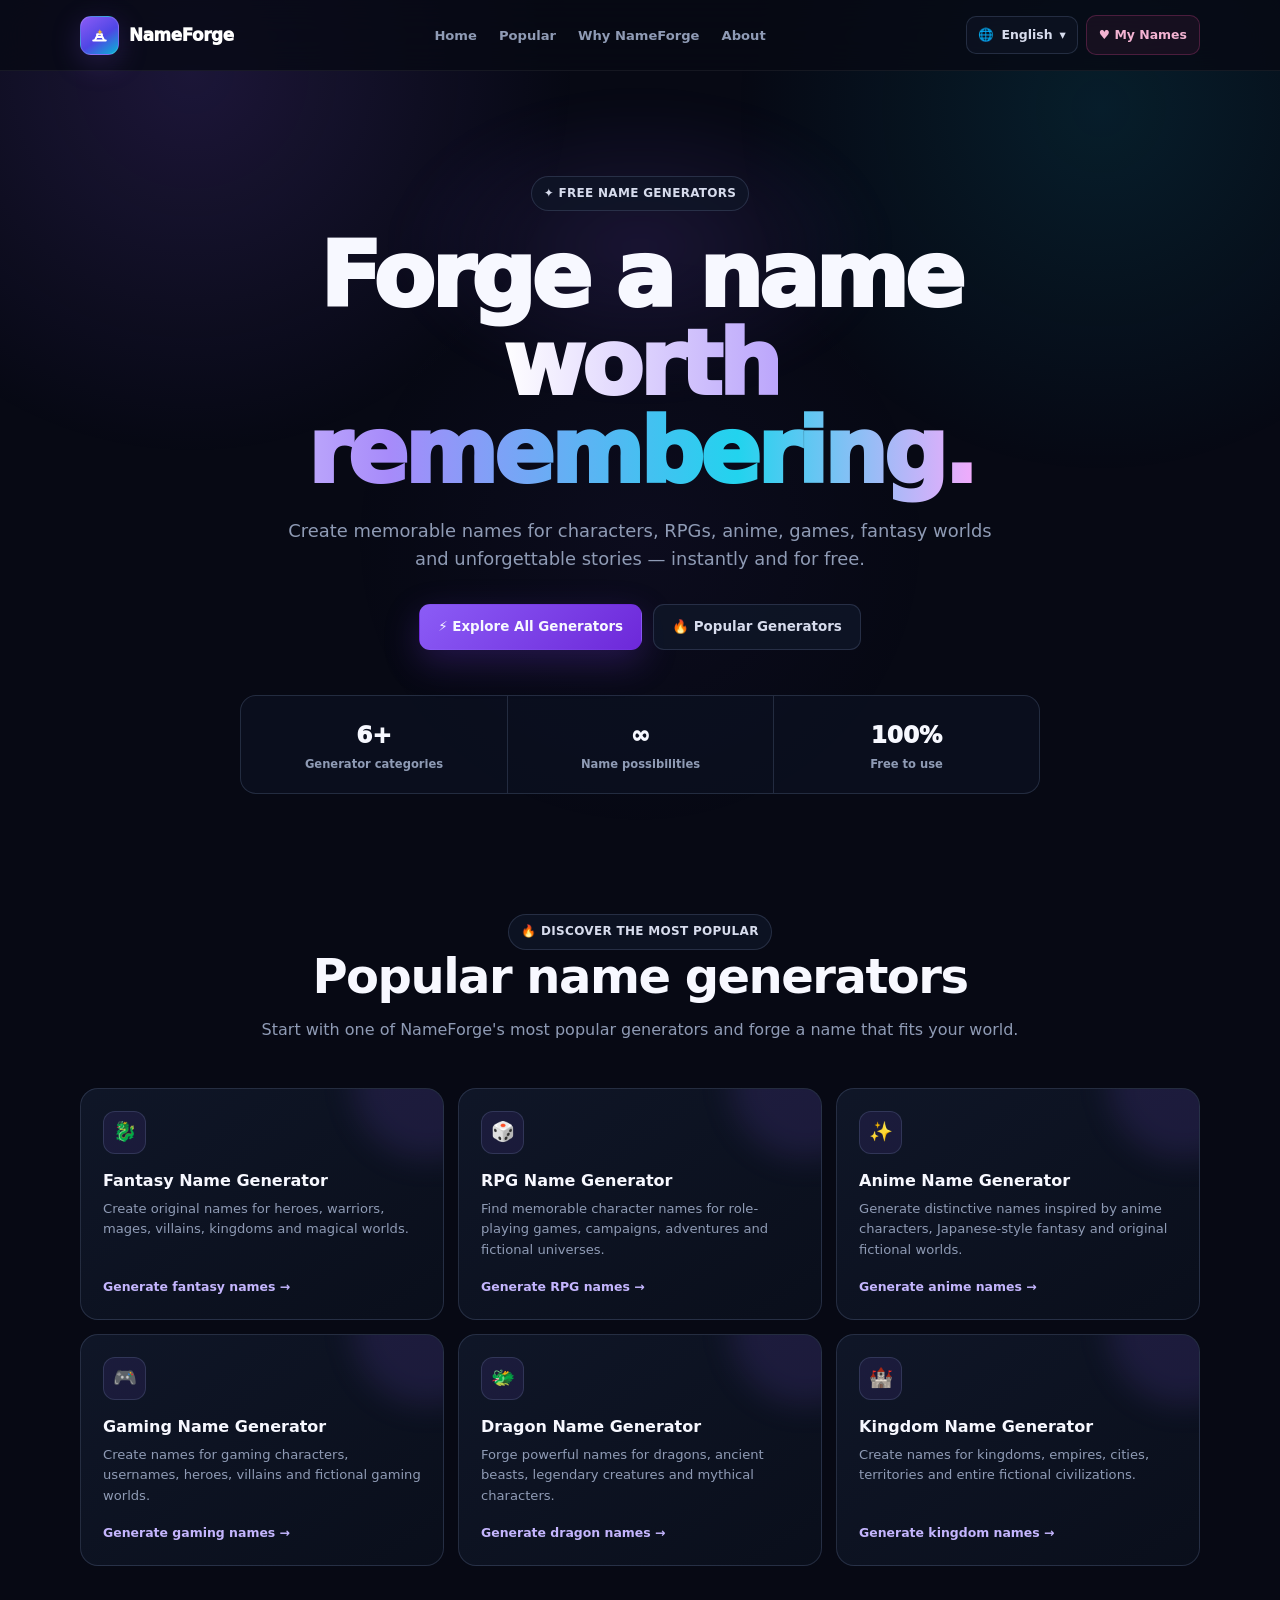
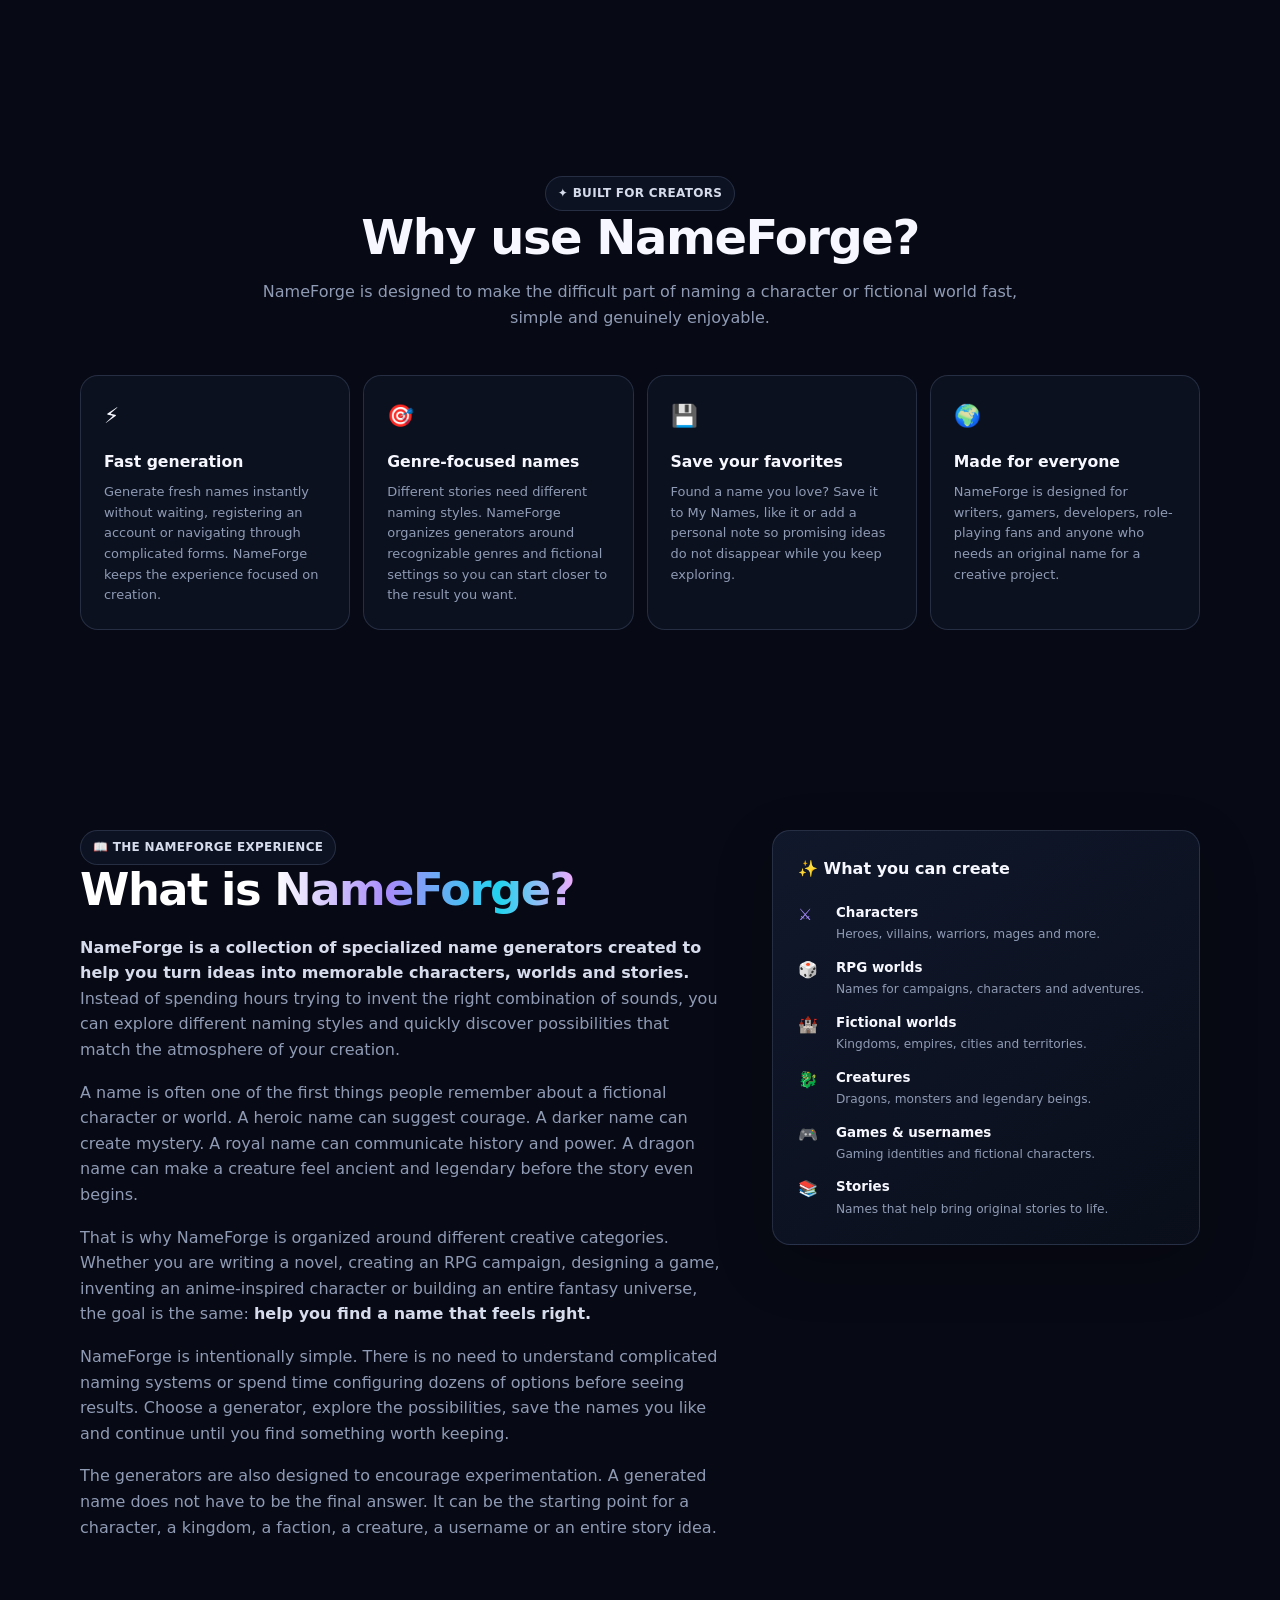
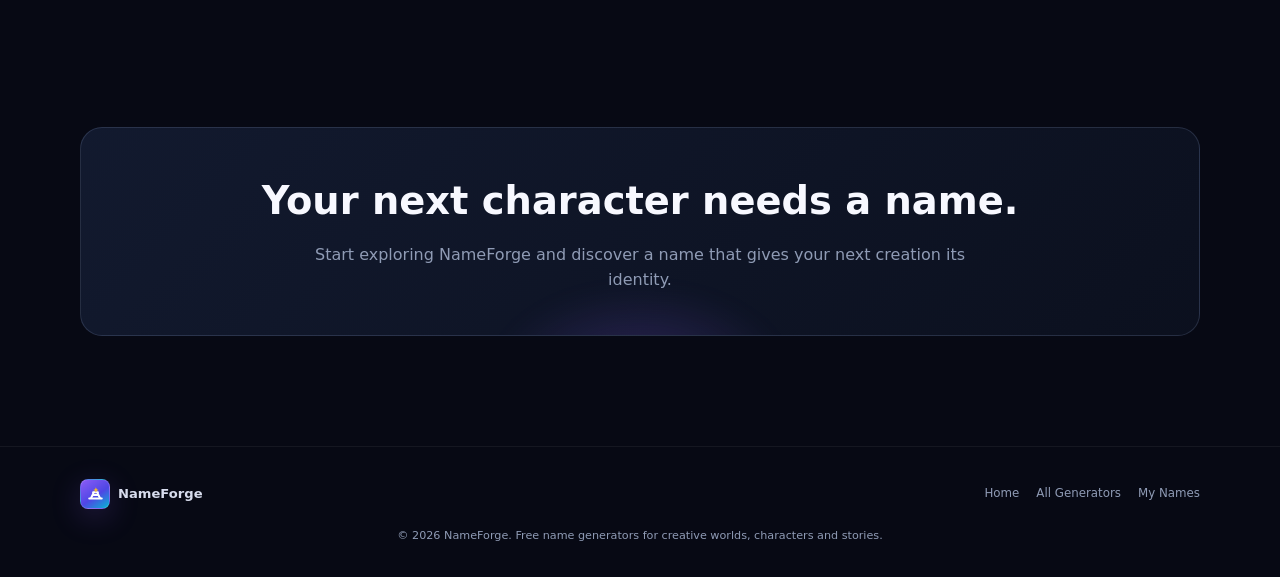
==== commit 62b5680e: "Update index.html" ====
--- a/index.html
+++ b/index.html
@@ -1,4 +1,3 @@
-```html
 <!DOCTYPE html>
 <html lang="en">
 
@@ -3380,4 +3379,3 @@
 </body>
 
 </html>
-```
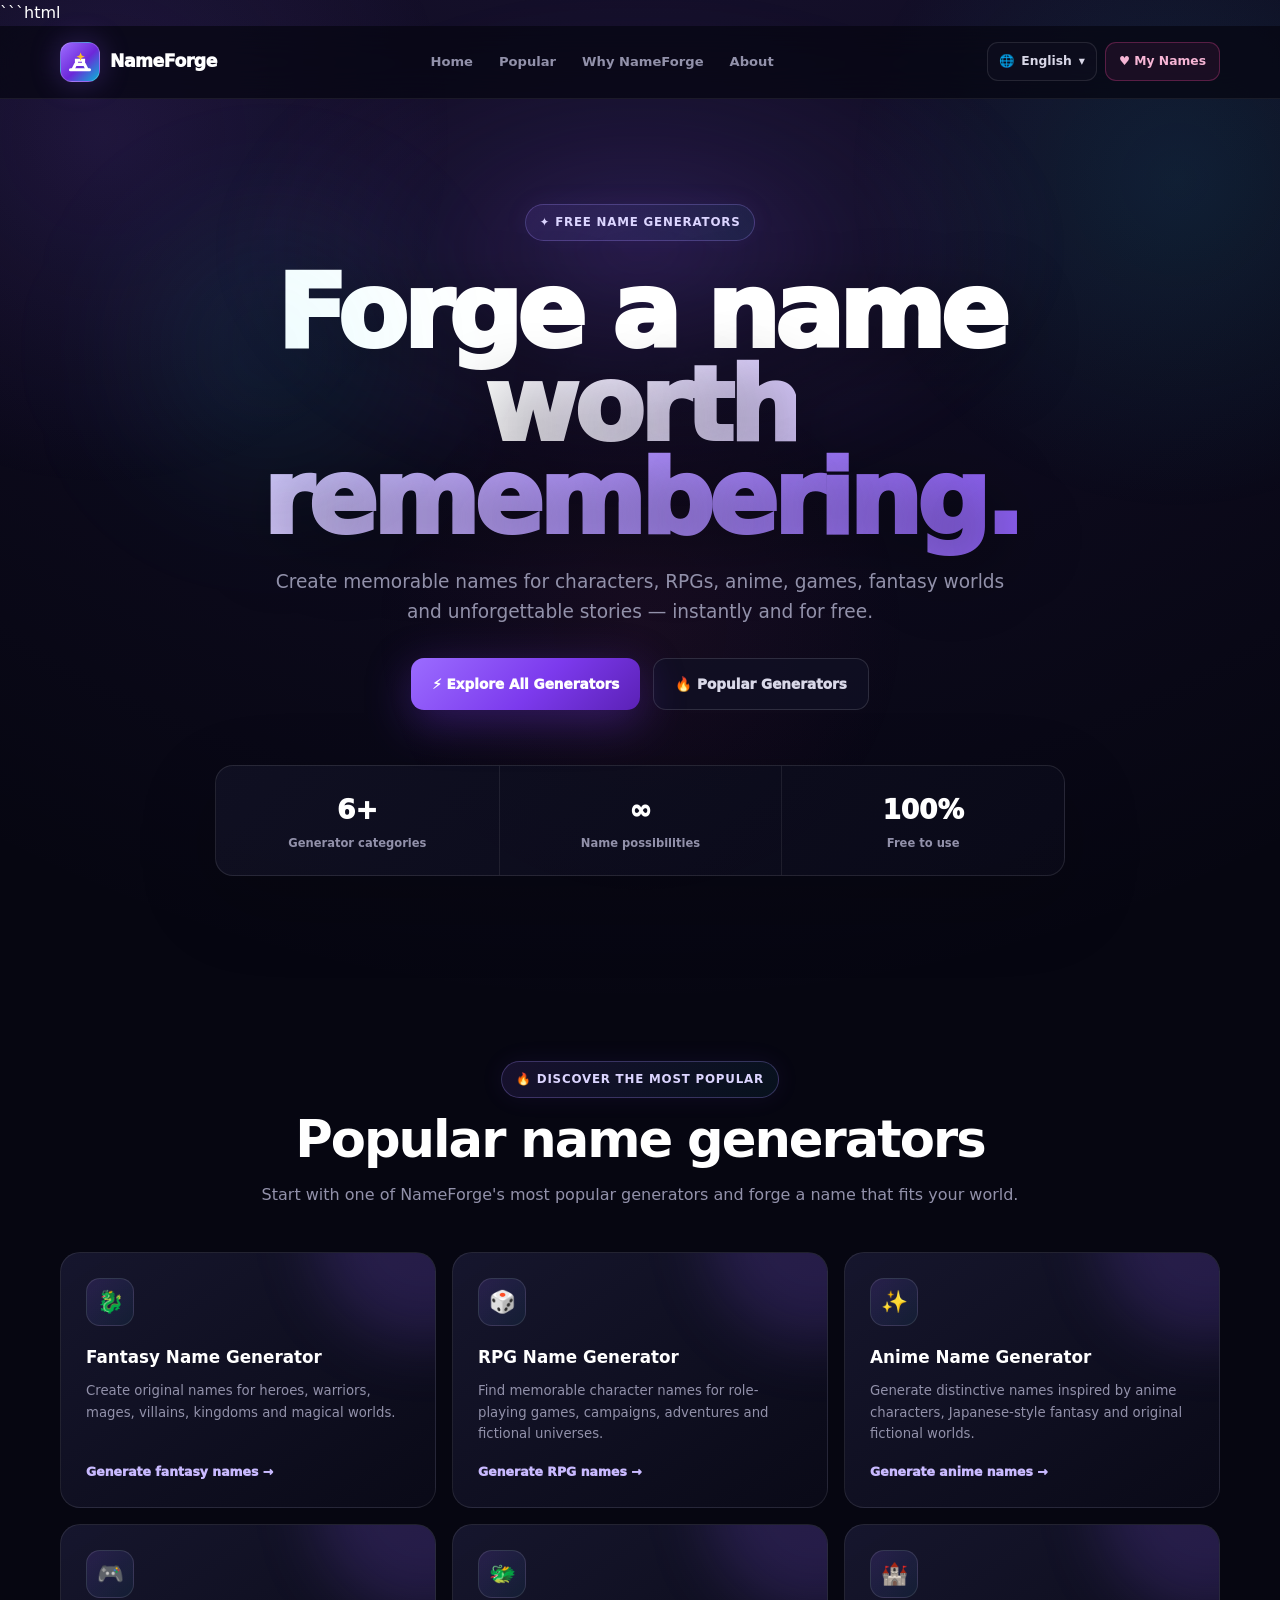
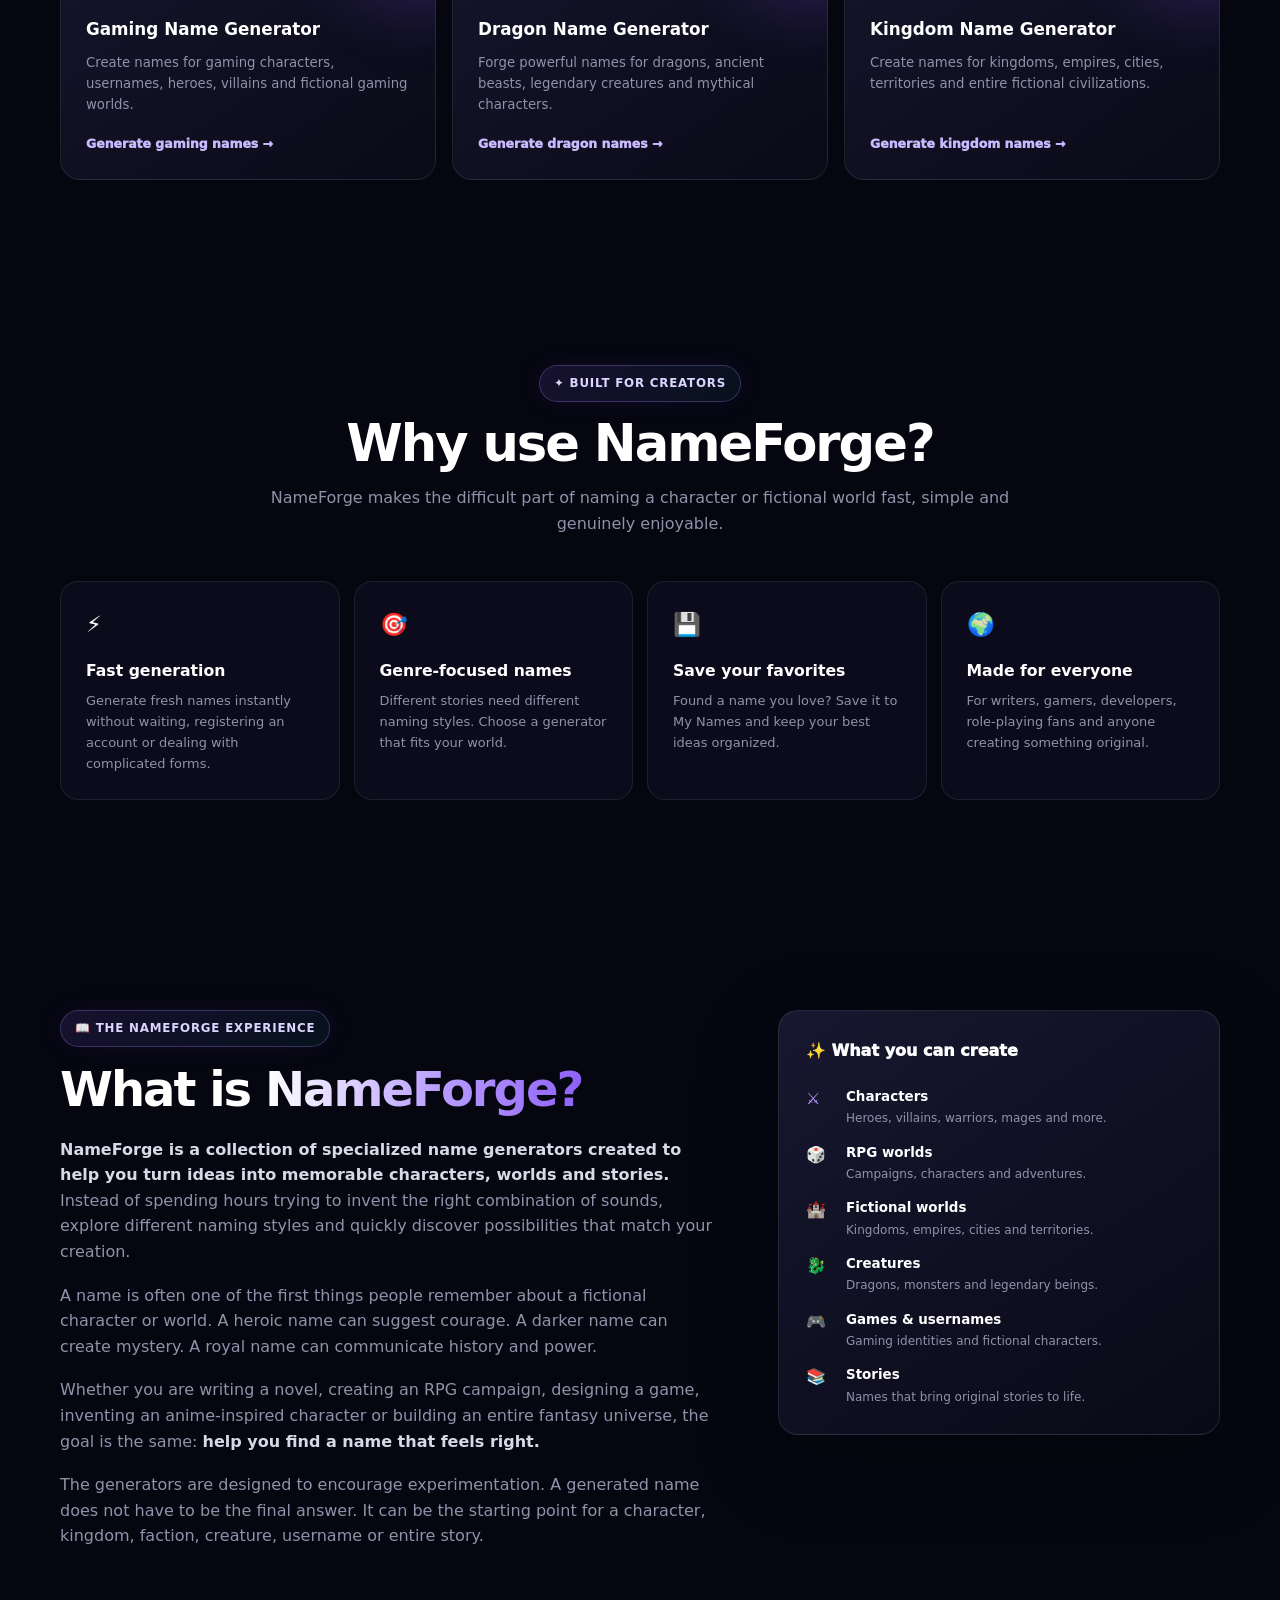
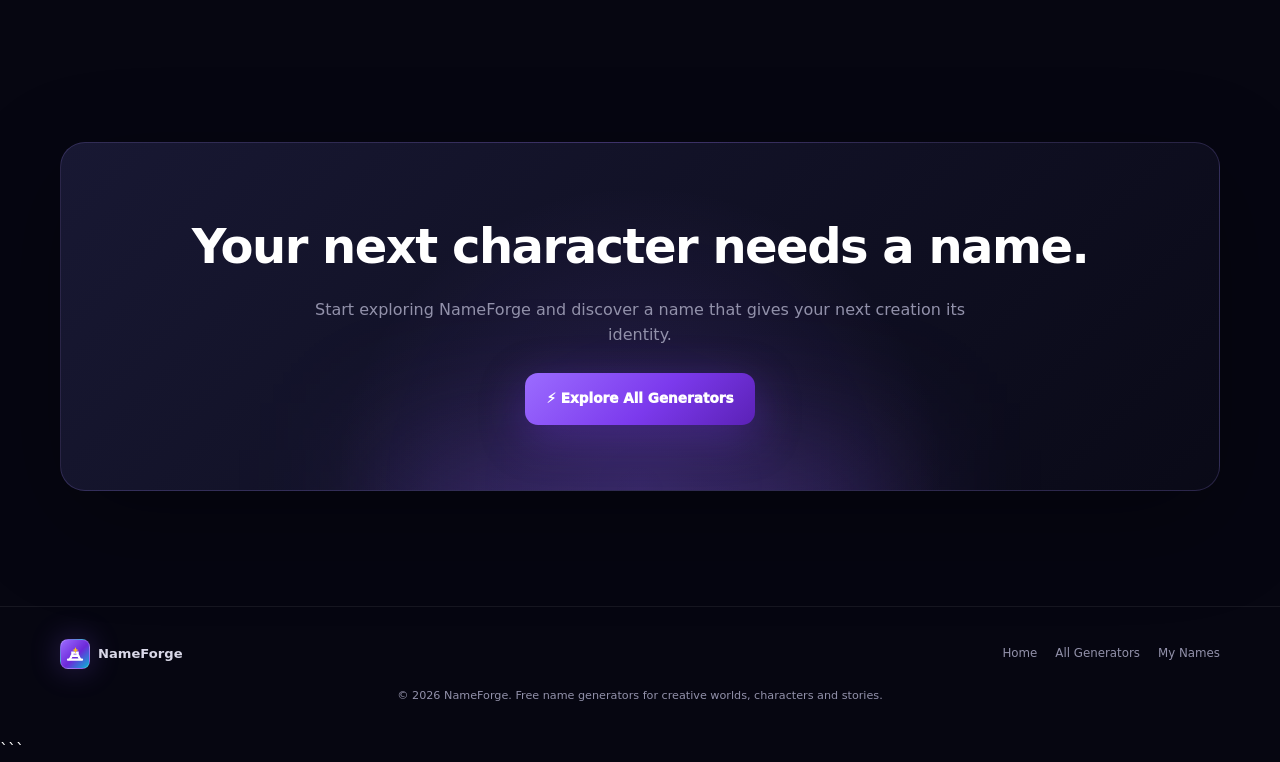
==== commit cef05b68: "Update index.html" ====
--- a/index.html
+++ b/index.html
@@ -1,3377 +1,2893 @@
+```html
 <!DOCTYPE html>
 <html lang="en">
 
 <head>
 
-    <meta charset="UTF-8">
-
-    <meta name="viewport"
-          content="width=device-width, initial-scale=1.0">
-
-    <title>NameForge — Free Name Generators for Fantasy, RPG, Anime & Gaming</title>
-
-    <meta name="description"
-          content="NameForge is a free name generator website for fantasy characters, RPGs, anime, gaming, dragons, kingdoms and fictional worlds. Forge memorable names instantly.">
-
-    <meta name="keywords"
-          content="name generator, fantasy name generator, RPG name generator, anime name generator, gaming name generator, dragon name generator, kingdom name generator, character name generator">
-
-    <meta name="robots"
-          content="index, follow">
-
-    <meta name="theme-color"
-          content="#080b16">
-
-    <link rel="canonical"
-          href="https://rayanellg.github.io/nameforge/index.html">
-
-
-    <!-- =====================================================
-         OPEN GRAPH
-    ====================================================== -->
-
-    <meta property="og:type"
-          content="website">
-
-    <meta property="og:title"
-          content="NameForge — Forge Your Perfect Name">
-
-    <meta property="og:description"
-          content="Discover free name generators for fantasy, RPG, anime, gaming and fictional worlds.">
-
-    <meta property="og:url"
-          content="https://rayanellg.github.io/nameforge/index.html">
-
-    <meta property="og:site_name"
-          content="NameForge">
-
-
-    <!-- =====================================================
-         STRUCTURED DATA
-    ====================================================== -->
-
-    <script type="application/ld+json">
-    {
-        "@context": "https://schema.org",
-        "@type": "WebSite",
-        "name": "NameForge",
-        "url": "https://rayanellg.github.io/nameforge/",
-        "description": "Free name generators for fantasy, RPG, anime, gaming and fictional worlds.",
-        "inLanguage": "en"
+<meta charset="UTF-8">
+
+<meta name="viewport"
+      content="width=device-width, initial-scale=1.0">
+
+<title>NameForge — Free Name Generators for Fantasy, RPG, Anime & Gaming</title>
+
+<meta name="description"
+      content="NameForge is a free name generator website for fantasy characters, RPGs, anime, gaming, dragons, kingdoms and fictional worlds. Forge memorable names instantly.">
+
+<meta name="keywords"
+      content="name generator, fantasy name generator, RPG name generator, anime name generator, gaming name generator, dragon name generator, kingdom name generator, character name generator">
+
+<meta name="robots"
+      content="index, follow">
+
+<meta name="theme-color"
+      content="#070714">
+
+<link rel="canonical"
+      href="https://rayanellg.github.io/nameforge/index.html">
+
+
+<!-- =====================================================
+     OPEN GRAPH
+====================================================== -->
+
+<meta property="og:type"
+      content="website">
+
+<meta property="og:title"
+      content="NameForge — Forge Your Perfect Name">
+
+<meta property="og:description"
+      content="Discover free name generators for fantasy, RPG, anime, gaming and fictional worlds.">
+
+<meta property="og:url"
+      content="https://rayanellg.github.io/nameforge/index.html">
+
+<meta property="og:site_name"
+      content="NameForge">
+
+
+<!-- =====================================================
+     STRUCTURED DATA
+====================================================== -->
+
+<script type="application/ld+json">
+{
+    "@context": "https://schema.org",
+    "@type": "WebSite",
+    "name": "NameForge",
+    "url": "https://rayanellg.github.io/nameforge/",
+    "description": "Free name generators for fantasy, RPG, anime, gaming and fictional worlds.",
+    "inLanguage": "en"
+}
+</script>
+
+<script type="application/ld+json">
+{
+    "@context": "https://schema.org",
+    "@type": "WebApplication",
+    "name": "NameForge",
+    "url": "https://rayanellg.github.io/nameforge/",
+    "applicationCategory": "EntertainmentApplication",
+    "operatingSystem": "Web Browser",
+    "isAccessibleForFree": true,
+    "offers": {
+        "@type": "Offer",
+        "price": "0",
+        "priceCurrency": "USD"
     }
-    </script>
-
-
-    <script type="application/ld+json">
-    {
-        "@context": "https://schema.org",
-        "@type": "WebApplication",
-        "name": "NameForge",
-        "url": "https://rayanellg.github.io/nameforge/",
-        "applicationCategory": "EntertainmentApplication",
-        "operatingSystem": "Web Browser",
-        "isAccessibleForFree": true,
-        "offers": {
-            "@type": "Offer",
-            "price": "0",
-            "priceCurrency": "USD"
-        }
+}
+</script>
+
+
+<style>
+
+/* =====================================================
+   ROOT
+===================================================== */
+
+:root {
+
+    --bg: #060611;
+    --bg-2: #09091a;
+
+    --surface: #111124;
+    --surface-2: #16162d;
+
+    --border: rgba(255,255,255,.10);
+    --border-bright: rgba(167,139,250,.35);
+
+    --text: #ffffff;
+    --text-soft: #d9d8e8;
+    --muted: #9291aa;
+
+    --purple: #8b5cf6;
+    --purple-light: #b497ff;
+
+    --blue: #22d3ee;
+    --cyan: #06b6d4;
+
+    --pink: #ec4899;
+    --gold: #fbbf24;
+
+    --max-width: 1160px;
+
+    --radius: 20px;
+
+}
+
+
+/* =====================================================
+   RESET
+===================================================== */
+
+* {
+    box-sizing: border-box;
+    margin: 0;
+    padding: 0;
+}
+
+html {
+    scroll-behavior: smooth;
+}
+
+body {
+
+    min-height: 100vh;
+
+    font-family:
+        Inter,
+        system-ui,
+        -apple-system,
+        BlinkMacSystemFont,
+        "Segoe UI",
+        sans-serif;
+
+    color: var(--text);
+
+    background:
+        radial-gradient(
+            circle at 50% -10%,
+            rgba(139,92,246,.15),
+            transparent 32%
+        ),
+        var(--bg);
+
+    line-height: 1.6;
+
+    overflow-x: hidden;
+
+}
+
+body::before {
+
+    content: "";
+
+    position: fixed;
+
+    inset: 0;
+
+    z-index: -2;
+
+    pointer-events: none;
+
+    background:
+
+        radial-gradient(
+            circle at 8% 15%,
+            rgba(139,92,246,.13),
+            transparent 25%
+        ),
+
+        radial-gradient(
+            circle at 92% 20%,
+            rgba(34,211,238,.10),
+            transparent 24%
+        ),
+
+        radial-gradient(
+            circle at 50% 70%,
+            rgba(236,72,153,.055),
+            transparent 30%
+        );
+
+}
+
+body::after {
+
+    content: "";
+
+    position: fixed;
+
+    inset: 0;
+
+    z-index: -1;
+
+    pointer-events: none;
+
+    opacity: .18;
+
+    background-image:
+
+        linear-gradient(
+            rgba(255,255,255,.025) 1px,
+            transparent 1px
+        ),
+
+        linear-gradient(
+            90deg,
+            rgba(255,255,255,.025) 1px,
+            transparent 1px
+        );
+
+    background-size: 70px 70px;
+
+    mask-image:
+        linear-gradient(
+            to bottom,
+            black,
+            transparent 75%
+        );
+
+}
+
+a {
+    color: inherit;
+}
+
+button {
+    font: inherit;
+}
+
+img,
+svg {
+    max-width: 100%;
+}
+
+
+/* =====================================================
+   CONTAINER
+===================================================== */
+
+.container {
+
+    width:
+        min(
+            var(--max-width),
+            calc(100% - 40px)
+        );
+
+    margin:
+        0 auto;
+
+}
+
+
+/* =====================================================
+   HEADER
+===================================================== */
+
+.site-header {
+
+    position: sticky;
+
+    top: 0;
+
+    z-index: 100;
+
+    border-bottom:
+        1px solid rgba(255,255,255,.07);
+
+    background:
+        rgba(6,6,17,.72);
+
+    backdrop-filter:
+        blur(22px);
+
+    -webkit-backdrop-filter:
+        blur(22px);
+
+}
+
+.nav {
+
+    min-height: 72px;
+
+    display: flex;
+
+    align-items: center;
+
+    justify-content: space-between;
+
+    gap: 20px;
+
+}
+
+
+/* =====================================================
+   LOGO
+===================================================== */
+
+.logo {
+
+    display: inline-flex;
+
+    align-items: center;
+
+    gap: 10px;
+
+    text-decoration: none;
+
+    font-size: 1.08rem;
+
+    font-weight: 950;
+
+    letter-spacing: -.5px;
+
+}
+
+.logo-mark {
+
+    width: 40px;
+
+    height: 40px;
+
+    display: grid;
+
+    place-items: center;
+
+    border-radius: 12px;
+
+    background:
+        linear-gradient(
+            135deg,
+            #9b6cff,
+            #6d28d9 55%,
+            #06b6d4
+        );
+
+    border:
+        1px solid rgba(255,255,255,.20);
+
+    box-shadow:
+        0 0 30px rgba(139,92,246,.30);
+
+}
+
+
+/* =====================================================
+   NAVIGATION
+===================================================== */
+
+.nav-links {
+
+    display: flex;
+
+    align-items: center;
+
+    gap: 26px;
+
+}
+
+.nav-links a {
+
+    color: var(--muted);
+
+    text-decoration: none;
+
+    font-size: .82rem;
+
+    font-weight: 800;
+
+    transition: .2s ease;
+
+}
+
+.nav-links a:hover {
+    color: white;
+}
+
+.nav-actions {
+
+    display: flex;
+
+    align-items: center;
+
+    gap: 8px;
+
+}
+
+
+/* =====================================================
+   LANGUAGE
+===================================================== */
+
+.language-wrapper {
+    position: relative;
+}
+
+.language-button {
+
+    min-height: 39px;
+
+    display: inline-flex;
+
+    align-items: center;
+
+    gap: 7px;
+
+    padding: 0 11px;
+
+    border:
+        1px solid var(--border);
+
+    border-radius: 11px;
+
+    background:
+        rgba(15,15,31,.85);
+
+    color: var(--text-soft);
+
+    cursor: pointer;
+
+    font-size: .77rem;
+
+    font-weight: 800;
+
+}
+
+.language-button:hover {
+
+    border-color:
+        var(--border-bright);
+
+    color: white;
+
+}
+
+.language-menu {
+
+    position: absolute;
+
+    top: calc(100% + 9px);
+
+    right: 0;
+
+    width: 235px;
+
+    max-height: 390px;
+
+    overflow-y: auto;
+
+    padding: 8px;
+
+    border:
+        1px solid rgba(167,139,250,.25);
+
+    border-radius: 15px;
+
+    background:
+        rgba(8,8,20,.98);
+
+    box-shadow:
+        0 25px 70px rgba(0,0,0,.55);
+
+    opacity: 0;
+
+    visibility: hidden;
+
+    transform: translateY(-7px);
+
+    transition: .2s ease;
+
+}
+
+.language-wrapper.open .language-menu {
+
+    opacity: 1;
+
+    visibility: visible;
+
+    transform: translateY(0);
+
+}
+
+.language-menu button {
+
+    width: 100%;
+
+    display: flex;
+
+    align-items: center;
+
+    gap: 9px;
+
+    padding: 9px 10px;
+
+    border: 0;
+
+    border-radius: 8px;
+
+    background: transparent;
+
+    color: var(--text-soft);
+
+    text-align: left;
+
+    cursor: pointer;
+
+    font-size: .78rem;
+
+}
+
+.language-menu button:hover {
+
+    background:
+        rgba(139,92,246,.14);
+
+    color: white;
+
+}
+
+
+/* =====================================================
+   MY NAMES
+===================================================== */
+
+.my-names {
+
+    display: inline-flex;
+
+    align-items: center;
+
+    gap: 6px;
+
+    padding: 9px 13px;
+
+    border:
+        1px solid rgba(236,72,153,.30);
+
+    border-radius: 11px;
+
+    background:
+        rgba(236,72,153,.08);
+
+    color: #f6b5d5;
+
+    text-decoration: none;
+
+    font-size: .77rem;
+
+    font-weight: 850;
+
+    transition: .2s ease;
+
+}
+
+.my-names:hover {
+
+    background:
+        rgba(236,72,153,.15);
+
+    border-color:
+        rgba(236,72,153,.55);
+
+    color: white;
+
+}
+
+
+/* =====================================================
+   HERO
+===================================================== */
+
+.hero {
+
+    position: relative;
+
+    padding:
+        105px 0 80px;
+
+    text-align: center;
+
+}
+
+
+/* LARGE LIGHT */
+
+.hero::before {
+
+    content: "";
+
+    position: absolute;
+
+    width: 850px;
+
+    height: 500px;
+
+    top: -100px;
+
+    left: 50%;
+
+    transform: translateX(-50%);
+
+    background:
+
+        radial-gradient(
+            ellipse,
+            rgba(139,92,246,.20),
+            rgba(139,92,246,.07) 35%,
+            transparent 70%
+        );
+
+    filter: blur(20px);
+
+    pointer-events: none;
+
+    z-index: -1;
+
+}
+
+
+/* SECOND LIGHT */
+
+.hero::after {
+
+    content: "";
+
+    position: absolute;
+
+    width: 260px;
+
+    height: 260px;
+
+    top: 120px;
+
+    left: calc(50% - 500px);
+
+    border-radius: 50%;
+
+    background:
+        rgba(34,211,238,.08);
+
+    filter: blur(70px);
+
+    pointer-events: none;
+
+}
+
+
+/* =====================================================
+   EYEBROW
+===================================================== */
+
+.eyebrow {
+
+    display: inline-flex;
+
+    align-items: center;
+
+    gap: 8px;
+
+    padding: 8px 14px;
+
+    border:
+        1px solid rgba(167,139,250,.28);
+
+    border-radius: 999px;
+
+    background:
+        linear-gradient(
+            135deg,
+            rgba(139,92,246,.13),
+            rgba(34,211,238,.06)
+        );
+
+    color: #dcd5ff;
+
+    font-size: .74rem;
+
+    font-weight: 900;
+
+    letter-spacing: .8px;
+
+    box-shadow:
+        0 0 25px rgba(139,92,246,.08);
+
+}
+
+
+/* =====================================================
+   HERO TITLE
+===================================================== */
+
+.hero h1 {
+
+    max-width: 1000px;
+
+    margin:
+        25px auto 22px;
+
+    font-size:
+        clamp(
+            3.6rem,
+            8vw,
+            7rem
+        );
+
+    line-height: .91;
+
+    letter-spacing: -5px;
+
+    font-weight: 1000;
+
+    text-shadow:
+        0 15px 70px rgba(0,0,0,.45);
+
+}
+
+.gradient-text {
+
+    color: transparent;
+
+    background:
+
+        linear-gradient(
+            90deg,
+            #ffffff 0%,
+            #b79cff 28%,
+            #8b5cf6 52%,
+            #22d3ee 78%,
+            #f0abfc 100%
+        );
+
+    background-size: 200% auto;
+
+    background-clip: text;
+
+    -webkit-background-clip: text;
+
+    animation:
+        gradientMove 5s linear infinite;
+
+}
+
+@keyframes gradientMove {
+
+    0% {
+        background-position: 0% center;
     }
-    </script>
-
-
-    <style>
-
-        /* =====================================================
-           ROOT
-        ====================================================== */
-
-        :root {
-
-            --bg:
-                #070914;
-
-            --bg-soft:
-                #0b1020;
-
-            --surface:
-                #101729;
-
-            --surface-light:
-                #141d31;
-
-            --surface-hover:
-                #18223a;
-
-            --border:
-                rgba(139, 160, 205, .20);
-
-            --border-strong:
-                rgba(139, 160, 205, .32);
-
-            --text:
-                #f7f8ff;
-
-            --text-soft:
-                #d7dced;
-
-            --muted:
-                #8f9bb5;
-
-            --purple:
-                #8b5cf6;
-
-            --purple-light:
-                #a78bfa;
-
-            --blue:
-                #22d3ee;
-
-            --cyan:
-                #06b6d4;
-
-            --gold:
-                #fbbf24;
-
-            --pink:
-                #ec4899;
-
-            --success:
-                #34d399;
-
-            --max-width:
-                1120px;
-
-            --radius:
-                18px;
-
-        }
-
-
-        /* =====================================================
-           RESET
-        ====================================================== */
-
-        * {
-
-            box-sizing:
-                border-box;
-
-            margin:
-                0;
-
-            padding:
-                0;
-
-        }
-
-
-        html {
-
-            scroll-behavior:
-                smooth;
-
-        }
-
-
-        body {
-
-            min-height:
-                100vh;
-
-            font-family:
-                Inter,
-                system-ui,
-                -apple-system,
-                BlinkMacSystemFont,
-                "Segoe UI",
-                sans-serif;
-
-            color:
-                var(--text);
-
-            background:
-                var(--bg);
-
-            line-height:
-                1.6;
-
-            overflow-x:
-                hidden;
-
-        }
-
-
-        img,
-        svg {
-
-            max-width:
-                100%;
-
-        }
-
-
-        button,
-        select {
-
-            font:
-                inherit;
-
-        }
-
-
-        a {
-
-            color:
-                inherit;
-
-        }
-
-
-        /* =====================================================
-           BACKGROUND
-        ====================================================== */
-
-        body::before {
-
-            content:
-                "";
-
-            position:
-                fixed;
-
-            inset:
-                0;
-
-            z-index:
-                -2;
-
-            pointer-events:
-                none;
-
-            background:
-
-                radial-gradient(
-                    circle at 15% 8%,
-                    rgba(139, 92, 246, .16),
-                    transparent 28%
-                ),
-
-                radial-gradient(
-                    circle at 86% 12%,
-                    rgba(6, 182, 212, .12),
-                    transparent 27%
-                ),
-
-                radial-gradient(
-                    circle at 50% 60%,
-                    rgba(139, 92, 246, .045),
-                    transparent 35%
+
+    100% {
+        background-position: 200% center;
+    }
+
+}
+
+
+/* =====================================================
+   HERO SUBTITLE
+===================================================== */
+
+.hero-subtitle {
+
+    max-width: 740px;
+
+    margin: 0 auto;
+
+    color: var(--muted);
+
+    font-size:
+        clamp(
+            1rem,
+            2vw,
+            1.16rem
+        );
+
+}
+
+
+/* =====================================================
+   HERO BUTTONS
+===================================================== */
+
+.hero-actions {
+
+    display: flex;
+
+    justify-content: center;
+
+    flex-wrap: wrap;
+
+    gap: 13px;
+
+    margin-top: 32px;
+
+}
+
+.btn {
+
+    min-height: 52px;
+
+    display: inline-flex;
+
+    align-items: center;
+
+    justify-content: center;
+
+    gap: 9px;
+
+    padding: 0 21px;
+
+    border-radius: 13px;
+
+    text-decoration: none;
+
+    font-size: .85rem;
+
+    font-weight: 950;
+
+    cursor: pointer;
+
+    transition:
+        transform .25s ease,
+        box-shadow .25s ease;
+
+}
+
+.btn:hover {
+
+    transform:
+        translateY(-3px);
+
+}
+
+.btn-primary {
+
+    position: relative;
+
+    overflow: hidden;
+
+    background:
+        linear-gradient(
+            135deg,
+            #9b6cff,
+            #7c3aed 55%,
+            #5b21b6
+        );
+
+    box-shadow:
+        0 12px 45px rgba(124,58,237,.35);
+
+}
+
+.btn-primary::after {
+
+    content: "";
+
+    position: absolute;
+
+    top: 0;
+
+    left: -100%;
+
+    width: 70%;
+
+    height: 100%;
+
+    background:
+        linear-gradient(
+            90deg,
+            transparent,
+            rgba(255,255,255,.25),
+            transparent
+        );
+
+    transform: skewX(-20deg);
+
+    animation:
+        buttonShine 4s infinite;
+
+}
+
+@keyframes buttonShine {
+
+    0% {
+        left: -100%;
+    }
+
+    35% {
+        left: 130%;
+    }
+
+    100% {
+        left: 130%;
+    }
+
+}
+
+.btn-primary:hover {
+
+    box-shadow:
+        0 18px 60px rgba(124,58,237,.50);
+
+}
+
+.btn-secondary {
+
+    border:
+        1px solid rgba(255,255,255,.13);
+
+    background:
+        rgba(17,17,36,.75);
+
+    color:
+        var(--text-soft);
+
+}
+
+.btn-secondary:hover {
+
+    border-color:
+        rgba(167,139,250,.38);
+
+    background:
+        rgba(25,25,50,.9);
+
+}
+
+
+/* =====================================================
+   STATS
+===================================================== */
+
+.stats {
+
+    width:
+        min(
+            850px,
+            100%
+        );
+
+    margin:
+        55px auto 0;
+
+    display:
+        grid;
+
+    grid-template-columns:
+        repeat(3,1fr);
+
+    border:
+        1px solid rgba(255,255,255,.10);
+
+    border-radius: 18px;
+
+    background:
+        linear-gradient(
+            135deg,
+            rgba(17,17,36,.85),
+            rgba(10,10,25,.85)
+        );
+
+    box-shadow:
+        0 25px 80px rgba(0,0,0,.20);
+
+    overflow: hidden;
+
+}
+
+.stat {
+
+    padding:
+        23px 15px;
+
+}
+
+.stat + .stat {
+
+    border-left:
+        1px solid rgba(255,255,255,.08);
+
+}
+
+.stat-value {
+
+    display: block;
+
+    font-size: 1.65rem;
+
+    font-weight: 1000;
+
+}
+
+.stat-label {
+
+    display: block;
+
+    margin-top: 2px;
+
+    color: var(--muted);
+
+    font-size: .72rem;
+
+    font-weight: 750;
+
+}
+
+
+/* =====================================================
+   SECTIONS
+===================================================== */
+
+.section {
+
+    padding: 105px 0;
+
+}
+
+.section-heading {
+
+    max-width: 760px;
+
+    margin:
+        0 auto 45px;
+
+    text-align: center;
+
+}
+
+.section-heading h2 {
+
+    margin-top: 15px;
+
+    font-size:
+        clamp(
+            2.2rem,
+            4vw,
+            3.2rem
+        );
+
+    line-height: 1.05;
+
+    letter-spacing: -2px;
+
+}
+
+.section-heading p {
+
+    margin-top: 15px;
+
+    color: var(--muted);
+
+}
+
+
+/* =====================================================
+   GENERATOR GRID
+===================================================== */
+
+.generator-grid {
+
+    display: grid;
+
+    grid-template-columns:
+        repeat(3,1fr);
+
+    gap: 16px;
+
+}
+
+
+/* =====================================================
+   GENERATOR CARD
+===================================================== */
+
+.generator-card {
+
+    position: relative;
+
+    min-height: 245px;
+
+    display: flex;
+
+    flex-direction: column;
+
+    padding: 25px;
+
+    border:
+        1px solid rgba(255,255,255,.09);
+
+    border-radius: 20px;
+
+    background:
+
+        linear-gradient(
+            145deg,
+            rgba(23,23,47,.94),
+            rgba(10,10,24,.97)
+        );
+
+    overflow: hidden;
+
+    transition:
+        transform .3s ease,
+        border-color .3s ease,
+        box-shadow .3s ease;
+
+}
+
+.generator-card::before {
+
+    content: "";
+
+    position: absolute;
+
+    width: 220px;
+
+    height: 220px;
+
+    top: -130px;
+
+    right: -100px;
+
+    border-radius: 50%;
+
+    background:
+        rgba(139,92,246,.18);
+
+    filter:
+        blur(30px);
+
+    transition:
+        .3s ease;
+
+}
+
+.generator-card:hover {
+
+    transform:
+        translateY(-8px);
+
+    border-color:
+        rgba(139,92,246,.48);
+
+    box-shadow:
+        0 20px 70px rgba(0,0,0,.30),
+        0 0 35px rgba(139,92,246,.08);
+
+}
+
+.generator-card:hover::before {
+
+    background:
+        rgba(34,211,238,.16);
+
+    transform:
+        scale(1.25);
+
+}
+
+.card-icon {
+
+    width: 48px;
+
+    height: 48px;
+
+    display: grid;
+
+    place-items: center;
+
+    margin-bottom: 18px;
+
+    border:
+        1px solid rgba(255,255,255,.11);
+
+    border-radius: 14px;
+
+    background:
+        linear-gradient(
+            135deg,
+            rgba(139,92,246,.16),
+            rgba(34,211,238,.06)
+        );
+
+    font-size: 1.35rem;
+
+}
+
+.generator-card h3 {
+
+    font-size: 1.05rem;
+
+}
+
+.generator-card p {
+
+    margin-top: 9px;
+
+    color: var(--muted);
+
+    font-size: .83rem;
+
+    line-height: 1.6;
+
+}
+
+.card-link {
+
+    margin-top: auto;
+
+    padding-top: 18px;
+
+    color: #c9baff;
+
+    text-decoration: none;
+
+    font-size: .78rem;
+
+    font-weight: 950;
+
+}
+
+.card-link:hover {
+    color: white;
+}
+
+
+/* =====================================================
+   WHY NAMEFORGE
+===================================================== */
+
+.why-section {
+
+    padding-top: 80px;
+
+}
+
+.benefit-grid {
+
+    display: grid;
+
+    grid-template-columns:
+        repeat(4,1fr);
+
+    gap: 14px;
+
+}
+
+.benefit {
+
+    padding: 25px;
+
+    border:
+        1px solid rgba(255,255,255,.08);
+
+    border-radius: 18px;
+
+    background:
+        rgba(15,15,32,.70);
+
+    transition:
+        transform .25s ease,
+        border-color .25s ease;
+
+}
+
+.benefit:hover {
+
+    transform:
+        translateY(-5px);
+
+    border-color:
+        rgba(167,139,250,.25);
+
+}
+
+.benefit-icon {
+
+    font-size: 1.4rem;
+
+    margin-bottom: 15px;
+
+}
+
+.benefit h3 {
+    font-size: .98rem;
+}
+
+.benefit p {
+
+    margin-top: 8px;
+
+    color: var(--muted);
+
+    font-size: .81rem;
+
+}
+
+
+/* =====================================================
+   ABOUT
+===================================================== */
+
+.about-layout {
+
+    display: grid;
+
+    grid-template-columns:
+        minmax(0,1.2fr)
+        minmax(300px,.8fr);
+
+    gap: 55px;
+
+    align-items: start;
+
+}
+
+.about-copy {
+    color: var(--muted);
+}
+
+.about-copy h2 {
+
+    margin:
+        17px 0 22px;
+
+    color: white;
+
+    font-size:
+        clamp(
+            2rem,
+            4vw,
+            3rem
+        );
+
+    line-height: 1.05;
+
+    letter-spacing: -2px;
+
+}
+
+.about-copy p {
+
+    margin-bottom: 18px;
+
+}
+
+.about-copy strong {
+    color: var(--text-soft);
+}
+
+.about-panel {
+
+    position: sticky;
+
+    top: 95px;
+
+    padding: 27px;
+
+    border:
+        1px solid rgba(255,255,255,.10);
+
+    border-radius: 20px;
+
+    background:
+        linear-gradient(
+            145deg,
+            rgba(24,24,50,.95),
+            rgba(10,10,24,.95)
+        );
+
+    box-shadow:
+        0 25px 80px rgba(0,0,0,.25);
+
+}
+
+.about-panel-title {
+
+    display: flex;
+
+    align-items: center;
+
+    gap: 9px;
+
+    font-weight: 950;
+
+}
+
+.about-list {
+
+    margin-top: 22px;
+
+    display: grid;
+
+    gap: 13px;
+
+}
+
+.about-list-item {
+
+    display: grid;
+
+    grid-template-columns: 30px 1fr;
+
+    gap: 10px;
+
+}
+
+.about-list-item span:first-child {
+    color: var(--purple-light);
+}
+
+.about-list-item strong {
+
+    display: block;
+
+    font-size: .84rem;
+
+}
+
+.about-list-item small {
+
+    display: block;
+
+    margin-top: 2px;
+
+    color: var(--muted);
+
+    font-size: .75rem;
+
+}
+
+
+/* =====================================================
+   FINAL CTA
+===================================================== */
+
+.final-cta {
+
+    padding:
+        70px 0 115px;
+
+}
+
+.final-box {
+
+    position: relative;
+
+    padding: 65px 30px;
+
+    border:
+        1px solid rgba(167,139,250,.20);
+
+    border-radius: 25px;
+
+    text-align: center;
+
+    background:
+
+        radial-gradient(
+            circle at 50% 100%,
+            rgba(139,92,246,.18),
+            transparent 45%
+        ),
+
+        linear-gradient(
+            135deg,
+            rgba(25,25,53,.96),
+            rgba(10,10,24,.96)
+        );
+
+    overflow: hidden;
+
+    box-shadow:
+        0 30px 100px rgba(0,0,0,.30);
+
+}
+
+.final-box::before {
+
+    content: "";
+
+    position: absolute;
+
+    width: 500px;
+
+    height: 200px;
+
+    left: 50%;
+
+    bottom: -160px;
+
+    transform:
+        translateX(-50%);
+
+    background:
+        rgba(139,92,246,.25);
+
+    filter:
+        blur(70px);
+
+}
+
+.final-box h2 {
+
+    position: relative;
+
+    font-size:
+        clamp(
+            1.9rem,
+            4vw,
+            3rem
+        );
+
+    letter-spacing: -1.5px;
+
+}
+
+.final-box p {
+
+    position: relative;
+
+    max-width: 650px;
+
+    margin: 12px auto 0;
+
+    color: var(--muted);
+
+}
+
+
+/* =====================================================
+   FOOTER
+===================================================== */
+
+footer {
+
+    border-top:
+        1px solid rgba(255,255,255,.07);
+
+    padding:
+        32px 0;
+
+    color: var(--muted);
+
+}
+
+.footer-inner {
+
+    display: flex;
+
+    align-items: center;
+
+    justify-content: space-between;
+
+    gap: 20px;
+
+}
+
+.footer-brand {
+
+    display: flex;
+
+    align-items: center;
+
+    gap: 8px;
+
+    color: var(--text-soft);
+
+    font-weight: 900;
+
+    font-size: .82rem;
+
+}
+
+.footer-links {
+
+    display: flex;
+
+    gap: 18px;
+
+    flex-wrap: wrap;
+
+}
+
+.footer-links a {
+
+    color: var(--muted);
+
+    text-decoration: none;
+
+    font-size: .74rem;
+
+}
+
+.footer-links a:hover {
+    color: white;
+}
+
+.copyright {
+
+    margin-top: 18px;
+
+    text-align: center;
+
+    font-size: .7rem;
+
+}
+
+
+/* =====================================================
+   RESPONSIVE
+===================================================== */
+
+@media(max-width:900px) {
+
+    .nav-links {
+        display: none;
+    }
+
+    .generator-grid {
+        grid-template-columns: repeat(2,1fr);
+    }
+
+    .benefit-grid {
+        grid-template-columns: repeat(2,1fr);
+    }
+
+    .about-layout {
+        grid-template-columns: 1fr;
+    }
+
+    .about-panel {
+        position: static;
+    }
+
+}
+
+
+@media(max-width:650px) {
+
+    .container {
+
+        width:
+            min(
+                100% - 28px,
+                var(--max-width)
+            );
+
+    }
+
+    .hero {
+
+        padding:
+            75px 0 55px;
+
+    }
+
+    .hero h1 {
+
+        font-size:
+            clamp(
+                3.1rem,
+                15vw,
+                5rem
+            );
+
+        letter-spacing:
+            -3px;
+
+    }
+
+    .hero-actions {
+
+        flex-direction: column;
+
+    }
+
+    .hero-actions .btn {
+
+        width: 100%;
+
+    }
+
+    .stats {
+
+        grid-template-columns: 1fr;
+
+    }
+
+    .stat + .stat {
+
+        border-left: 0;
+
+        border-top:
+            1px solid rgba(255,255,255,.08);
+
+    }
+
+    .generator-grid {
+
+        grid-template-columns: 1fr;
+
+    }
+
+    .benefit-grid {
+
+        grid-template-columns: 1fr;
+
+    }
+
+    .footer-inner {
+
+        flex-direction: column;
+
+        text-align: center;
+
+    }
+
+}
+
+
+@media(prefers-reduced-motion:reduce) {
+
+    html {
+        scroll-behavior: auto;
+    }
+
+    *,
+    *::before,
+    *::after {
+
+        animation: none !important;
+
+        transition: none !important;
+
+    }
+
+}
+
+</style>
+
+</head>
+
+
+<body>
+
+
+<!-- =====================================================
+     HEADER
+===================================================== -->
+
+<header class="site-header">
+
+<nav class="container nav">
+
+
+<a
+    href="index.html"
+    class="logo"
+    aria-label="NameForge Home"
+>
+
+<span class="logo-mark">
+
+<svg
+    viewBox="0 0 32 32"
+    fill="none"
+    xmlns="http://www.w3.org/2000/svg"
+>
+
+<path
+    d="M8 22.5H24"
+    stroke="white"
+    stroke-width="2.6"
+    stroke-linecap="round"
+/>
+
+<path
+    d="M10 22.5L12.2 18H19.8L22 22.5"
+    stroke="white"
+    stroke-width="2.6"
+    stroke-linejoin="round"
+/>
+
+<path
+    d="M13 18V14.5H19V18"
+    stroke="white"
+    stroke-width="2.6"
+/>
+
+<path
+    d="M15.5 10.5L16.5 8L17.5 10.5L20 11.5L17.5 12.5L16.5 15L15.5 12.5L13 11.5L15.5 10.5Z"
+    fill="#FBBF24"
+/>
+
+</svg>
+
+</span>
+
+<span>NameForge</span>
+
+</a>
+
+
+<div class="nav-links">
+
+<a href="index.html">Home</a>
+
+<a href="#popular">Popular</a>
+
+<a href="#why-nameforge">Why NameForge</a>
+
+<a href="#about">About</a>
+
+</div>
+
+
+<div class="nav-actions">
+
+
+<div
+    class="language-wrapper"
+    id="languageWrapper"
+>
+
+<button
+    class="language-button"
+    id="languageButton"
+    type="button"
+    aria-expanded="false"
+>
+
+🌐
+<span id="currentLanguage">English</span>
+▾
+
+</button>
+
+
+<div
+    class="language-menu"
+    id="languageMenu"
+>
+
+<button data-lang="en">🇬🇧 English</button>
+<button data-lang="fr">🇫🇷 Français</button>
+<button data-lang="es">🇪🇸 Español</button>
+<button data-lang="de">🇩🇪 Deutsch</button>
+<button data-lang="it">🇮🇹 Italiano</button>
+<button data-lang="pt">🇵🇹 Português</button>
+<button data-lang="nl">🇳🇱 Nederlands</button>
+<button data-lang="tr">🇹🇷 Türkçe</button>
+<button data-lang="ar">🇸🇦 العربية</button>
+<button data-lang="he">🇮🇱 עברית</button>
+<button data-lang="fa">🇮🇷 فارسی</button>
+<button data-lang="ru">🇷🇺 Русский</button>
+<button data-lang="uk">🇺🇦 Українська</button>
+<button data-lang="pl">🇵🇱 Polski</button>
+<button data-lang="cs">🇨🇿 Čeština</button>
+<button data-lang="sv">🇸🇪 Svenska</button>
+<button data-lang="da">🇩🇰 Dansk</button>
+<button data-lang="no">🇳🇴 Norsk</button>
+<button data-lang="fi">🇫🇮 Suomi</button>
+<button data-lang="el">🇬🇷 Ελληνικά</button>
+<button data-lang="ro">🇷🇴 Română</button>
+<button data-lang="hu">🇭🇺 Magyar</button>
+<button data-lang="id">🇮🇩 Bahasa Indonesia</button>
+<button data-lang="ms">🇲🇾 Bahasa Melayu</button>
+<button data-lang="vi">🇻🇳 Tiếng Việt</button>
+<button data-lang="th">🇹🇭 ไทย</button>
+<button data-lang="ja">🇯🇵 日本語</button>
+<button data-lang="ko">🇰🇷 한국어</button>
+<button data-lang="zh-CN">🇨🇳 简体中文</button>
+<button data-lang="zh-TW">🇹🇼 繁體中文</button>
+<button data-lang="hi">🇮🇳 हिन्दी</button>
+
+</div>
+
+</div>
+
+
+<a
+    href="my-names.html"
+    class="my-names"
+>
+
+♥ My Names
+
+</a>
+
+</div>
+
+</nav>
+
+</header>
+
+
+
+<!-- =====================================================
+     MAIN
+===================================================== -->
+
+<main>
+
+
+<!-- =====================================================
+     HERO
+===================================================== -->
+
+<section class="hero container">
+
+
+<span class="eyebrow">
+✦ FREE NAME GENERATORS
+</span>
+
+
+<h1>
+
+Forge a name
+<br>
+
+<span class="gradient-text">
+worth remembering.
+</span>
+
+</h1>
+
+
+<p class="hero-subtitle">
+
+Create memorable names for characters,
+RPGs, anime, games, fantasy worlds and
+unforgettable stories — instantly and for free.
+
+</p>
+
+
+<div class="hero-actions">
+
+<a
+    href="all-name-generators.html"
+    class="btn btn-primary"
+>
+
+⚡ Explore All Generators
+
+</a>
+
+
+<a
+    href="#popular"
+    class="btn btn-secondary"
+>
+
+🔥 Popular Generators
+
+</a>
+
+</div>
+
+
+<div class="stats">
+
+
+<div class="stat">
+
+<span class="stat-value">
+6+
+</span>
+
+<span class="stat-label">
+Generator categories
+</span>
+
+</div>
+
+
+<div class="stat">
+
+<span class="stat-value">
+∞
+</span>
+
+<span class="stat-label">
+Name possibilities
+</span>
+
+</div>
+
+
+<div class="stat">
+
+<span class="stat-value">
+100%
+</span>
+
+<span class="stat-label">
+Free to use
+</span>
+
+</div>
+
+
+</div>
+
+</section>
+
+
+
+<!-- =====================================================
+     POPULAR
+===================================================== -->
+
+<section
+    class="section container"
+    id="popular"
+>
+
+
+<div class="section-heading">
+
+<span class="eyebrow">
+🔥 DISCOVER THE MOST POPULAR
+</span>
+
+<h2>
+Popular name generators
+</h2>
+
+<p>
+Start with one of NameForge's most popular
+generators and forge a name that fits your world.
+</p>
+
+</div>
+
+
+<div class="generator-grid">
+
+
+<article class="generator-card">
+
+<div class="card-icon">
+🐉
+</div>
+
+<h3>
+Fantasy Name Generator
+</h3>
+
+<p>
+Create original names for heroes,
+warriors, mages, villains, kingdoms
+and magical worlds.
+</p>
+
+<a
+    href="fantasy-name-generator.html"
+    class="card-link"
+>
+Generate fantasy names →
+</a>
+
+</article>
+
+
+<article class="generator-card">
+
+<div class="card-icon">
+🎲
+</div>
+
+<h3>
+RPG Name Generator
+</h3>
+
+<p>
+Find memorable character names for
+role-playing games, campaigns,
+adventures and fictional universes.
+</p>
+
+<a
+    href="rpg-name-generator.html"
+    class="card-link"
+>
+Generate RPG names →
+</a>
+
+</article>
+
+
+<article class="generator-card">
+
+<div class="card-icon">
+✨
+</div>
+
+<h3>
+Anime Name Generator
+</h3>
+
+<p>
+Generate distinctive names inspired by
+anime characters, Japanese-style fantasy
+and original fictional worlds.
+</p>
+
+<a
+    href="anime-name-generator.html"
+    class="card-link"
+>
+Generate anime names →
+</a>
+
+</article>
+
+
+<article class="generator-card">
+
+<div class="card-icon">
+🎮
+</div>
+
+<h3>
+Gaming Name Generator
+</h3>
+
+<p>
+Create names for gaming characters,
+usernames, heroes, villains and
+fictional gaming worlds.
+</p>
+
+<a
+    href="gaming-name-generator.html"
+    class="card-link"
+>
+Generate gaming names →
+</a>
+
+</article>
+
+
+<article class="generator-card">
+
+<div class="card-icon">
+🐲
+</div>
+
+<h3>
+Dragon Name Generator
+</h3>
+
+<p>
+Forge powerful names for dragons,
+ancient beasts, legendary creatures
+and mythical characters.
+</p>
+
+<a
+    href="dragon-name-generator.html"
+    class="card-link"
+>
+Generate dragon names →
+</a>
+
+</article>
+
+
+<article class="generator-card">
+
+<div class="card-icon">
+🏰
+</div>
+
+<h3>
+Kingdom Name Generator
+</h3>
+
+<p>
+Create names for kingdoms, empires,
+cities, territories and entire fictional
+civilizations.
+</p>
+
+<a
+    href="kingdom-name-generator.html"
+    class="card-link"
+>
+Generate kingdom names →
+</a>
+
+</article>
+
+
+</div>
+
+</section>
+
+
+
+<!-- =====================================================
+     WHY
+===================================================== -->
+
+<section
+    class="section why-section container"
+    id="why-nameforge"
+>
+
+
+<div class="section-heading">
+
+<span class="eyebrow">
+✦ BUILT FOR CREATORS
+</span>
+
+<h2>
+Why use NameForge?
+</h2>
+
+<p>
+NameForge makes the difficult part of naming
+a character or fictional world fast, simple
+and genuinely enjoyable.
+</p>
+
+</div>
+
+
+<div class="benefit-grid">
+
+
+<article class="benefit">
+
+<div class="benefit-icon">
+⚡
+</div>
+
+<h3>
+Fast generation
+</h3>
+
+<p>
+Generate fresh names instantly without
+waiting, registering an account or dealing
+with complicated forms.
+</p>
+
+</article>
+
+
+<article class="benefit">
+
+<div class="benefit-icon">
+🎯
+</div>
+
+<h3>
+Genre-focused names
+</h3>
+
+<p>
+Different stories need different naming
+styles. Choose a generator that fits
+your world.
+</p>
+
+</article>
+
+
+<article class="benefit">
+
+<div class="benefit-icon">
+💾
+</div>
+
+<h3>
+Save your favorites
+</h3>
+
+<p>
+Found a name you love? Save it to My Names
+and keep your best ideas organized.
+</p>
+
+</article>
+
+
+<article class="benefit">
+
+<div class="benefit-icon">
+🌍
+</div>
+
+<h3>
+Made for everyone
+</h3>
+
+<p>
+For writers, gamers, developers, role-playing
+fans and anyone creating something original.
+</p>
+
+</article>
+
+
+</div>
+
+</section>
+
+
+
+<!-- =====================================================
+     ABOUT
+===================================================== -->
+
+<section
+    class="section container"
+    id="about"
+>
+
+
+<div class="about-layout">
+
+
+<div class="about-copy">
+
+
+<span class="eyebrow">
+📖 THE NAMEFORGE EXPERIENCE
+</span>
+
+
+<h2>
+
+What is
+<span class="gradient-text">
+NameForge?
+</span>
+
+</h2>
+
+
+<p>
+
+<strong>
+NameForge is a collection of specialized
+name generators created to help you turn
+ideas into memorable characters, worlds
+and stories.
+</strong>
+
+Instead of spending hours trying to invent
+the right combination of sounds, explore
+different naming styles and quickly discover
+possibilities that match your creation.
+
+</p>
+
+
+<p>
+
+A name is often one of the first things
+people remember about a fictional character
+or world. A heroic name can suggest courage.
+A darker name can create mystery. A royal
+name can communicate history and power.
+
+</p>
+
+
+<p>
+
+Whether you are writing a novel, creating
+an RPG campaign, designing a game, inventing
+an anime-inspired character or building an
+entire fantasy universe, the goal is the same:
+
+<strong>
+help you find a name that feels right.
+</strong>
+
+</p>
+
+
+<p>
+
+The generators are designed to encourage
+experimentation. A generated name does not
+have to be the final answer. It can be the
+starting point for a character, kingdom,
+faction, creature, username or entire story.
+
+</p>
+
+
+</div>
+
+
+<aside class="about-panel">
+
+
+<div class="about-panel-title">
+
+✨
+What you can create
+
+</div>
+
+
+<div class="about-list">
+
+
+<div class="about-list-item">
+
+<span>⚔</span>
+
+<div>
+
+<strong>
+Characters
+</strong>
+
+<small>
+Heroes, villains, warriors, mages and more.
+</small>
+
+</div>
+
+</div>
+
+
+<div class="about-list-item">
+
+<span>🎲</span>
+
+<div>
+
+<strong>
+RPG worlds
+</strong>
+
+<small>
+Campaigns, characters and adventures.
+</small>
+
+</div>
+
+</div>
+
+
+<div class="about-list-item">
+
+<span>🏰</span>
+
+<div>
+
+<strong>
+Fictional worlds
+</strong>
+
+<small>
+Kingdoms, empires, cities and territories.
+</small>
+
+</div>
+
+</div>
+
+
+<div class="about-list-item">
+
+<span>🐉</span>
+
+<div>
+
+<strong>
+Creatures
+</strong>
+
+<small>
+Dragons, monsters and legendary beings.
+</small>
+
+</div>
+
+</div>
+
+
+<div class="about-list-item">
+
+<span>🎮</span>
+
+<div>
+
+<strong>
+Games & usernames
+</strong>
+
+<small>
+Gaming identities and fictional characters.
+</small>
+
+</div>
+
+</div>
+
+
+<div class="about-list-item">
+
+<span>📚</span>
+
+<div>
+
+<strong>
+Stories
+</strong>
+
+<small>
+Names that bring original stories to life.
+</small>
+
+</div>
+
+</div>
+
+
+</div>
+
+</aside>
+
+
+</div>
+
+</section>
+
+
+
+<!-- =====================================================
+     FINAL CTA
+===================================================== -->
+
+<section class="final-cta container">
+
+<div class="final-box">
+
+<h2>
+Your next character needs a name.
+</h2>
+
+<p>
+Start exploring NameForge and discover a name
+that gives your next creation its identity.
+</p>
+
+<div
+    class="hero-actions"
+    style="position:relative;margin-top:25px;"
+>
+
+<a
+    href="all-name-generators.html"
+    class="btn btn-primary"
+>
+⚡ Explore All Generators
+</a>
+
+</div>
+
+</div>
+
+</section>
+
+
+</main>
+
+
+
+<!-- =====================================================
+     FOOTER
+===================================================== -->
+
+<footer>
+
+<div class="container footer-inner">
+
+
+<div class="footer-brand">
+
+<span
+    class="logo-mark"
+    style="width:30px;height:30px;border-radius:8px;"
+>
+
+<svg
+    viewBox="0 0 32 32"
+    fill="none"
+    xmlns="http://www.w3.org/2000/svg"
+>
+
+<path
+    d="M8 22.5H24"
+    stroke="white"
+    stroke-width="2.6"
+    stroke-linecap="round"
+/>
+
+<path
+    d="M10 22.5L12.2 18H19.8L22 22.5"
+    stroke="white"
+    stroke-width="2.6"
+/>
+
+<path
+    d="M13 18V14.5H19V18"
+    stroke="white"
+    stroke-width="2.6"
+/>
+
+<path
+    d="M15.5 10.5L16.5 8L17.5 10.5L20 11.5L17.5 12.5L16.5 15L15.5 12.5L13 11.5L15.5 10.5Z"
+    fill="#FBBF24"
+/>
+
+</svg>
+
+</span>
+
+NameForge
+
+</div>
+
+
+<div class="footer-links">
+
+<a href="index.html">
+Home
+</a>
+
+<a href="all-name-generators.html">
+All Generators
+</a>
+
+<a href="my-names.html">
+My Names
+</a>
+
+</div>
+
+
+</div>
+
+
+<div class="container copyright">
+
+© 2026 NameForge.
+Free name generators for creative worlds,
+characters and stories.
+
+</div>
+
+</footer>
+
+
+
+<script>
+
+/* =====================================================
+   LANGUAGE SELECTOR
+===================================================== */
+
+const languageWrapper =
+    document.getElementById(
+        "languageWrapper"
+    );
+
+const languageButton =
+    document.getElementById(
+        "languageButton"
+    );
+
+const currentLanguage =
+    document.getElementById(
+        "currentLanguage"
+    );
+
+
+const languageNames = {
+
+    en: "English",
+    fr: "Français",
+    es: "Español",
+    de: "Deutsch",
+    it: "Italiano",
+    pt: "Português",
+    nl: "Nederlands",
+    tr: "Türkçe",
+    ar: "العربية",
+    he: "עברית",
+    fa: "فارسی",
+    ru: "Русский",
+    uk: "Українська",
+    pl: "Polski",
+    cs: "Čeština",
+    sv: "Svenska",
+    da: "Dansk",
+    no: "Norsk",
+    fi: "Suomi",
+    el: "Ελληνικά",
+    ro: "Română",
+    hu: "Magyar",
+    id: "Bahasa Indonesia",
+    ms: "Bahasa Melayu",
+    vi: "Tiếng Việt",
+    th: "ไทย",
+    ja: "日本語",
+    ko: "한국어",
+    "zh-CN": "简体中文",
+    "zh-TW": "繁體中文",
+    hi: "हिन्दी"
+
+};
+
+
+languageButton.addEventListener(
+    "click",
+    function(event) {
+
+        event.stopPropagation();
+
+        const opened =
+            languageWrapper.classList.toggle(
+                "open"
+            );
+
+        languageButton.setAttribute(
+            "aria-expanded",
+            opened ? "true" : "false"
+        );
+
+    }
+);
+
+
+document.querySelectorAll(
+    ".language-menu button"
+).forEach(
+    button => {
+
+        button.addEventListener(
+            "click",
+            function() {
+
+                const lang =
+                    this.dataset.lang;
+
+                if(lang === "en") {
+
+                    currentLanguage.textContent =
+                        "English";
+
+                    languageWrapper.classList.remove(
+                        "open"
+                    );
+
+                    languageButton.setAttribute(
+                        "aria-expanded",
+                        "false"
+                    );
+
+                    localStorage.setItem(
+                        "nameforge_language",
+                        "en"
+                    );
+
+                    return;
+
+                }
+
+
+                localStorage.setItem(
+                    "nameforge_language",
+                    lang
                 );
 
-        }
-
-
-        body::after {
-
-            content:
-                "";
-
-            position:
-                fixed;
-
-            inset:
-                0;
-
-            z-index:
-                -1;
-
-            pointer-events:
-                none;
-
-            opacity:
-                .25;
-
-            background-image:
-
-                linear-gradient(
-                    rgba(255,255,255,.015) 1px,
-                    transparent 1px
-                ),
-
-                linear-gradient(
-                    90deg,
-                    rgba(255,255,255,.015) 1px,
-                    transparent 1px
-                );
-
-            background-size:
-                80px 80px;
-
-            mask-image:
-                linear-gradient(
-                    to bottom,
-                    black,
-                    transparent 80%
-                );
-
-        }
-
-
-        /* =====================================================
-           GLOBAL
-        ====================================================== */
-
-        .container {
-
-            width:
-                min(
-                    var(--max-width),
-                    calc(100% - 40px)
-                );
-
-            margin:
-                0 auto;
-
-        }
-
-
-        .section {
-
-            padding:
-                100px 0;
-
-        }
-
-
-        .section-heading {
-
-            max-width:
-                760px;
-
-            margin:
-                0 auto 45px;
-
-            text-align:
-                center;
-
-        }
-
-
-        .section-heading h2 {
-
-            font-size:
-                clamp(
-                    2rem,
-                    4vw,
-                    3rem
-                );
-
-            line-height:
-                1.1;
-
-            letter-spacing:
-                -1.5px;
-
-        }
-
-
-        .section-heading p {
-
-            margin-top:
-                15px;
-
-            color:
-                var(--muted);
-
-            font-size:
-                1rem;
-
-        }
-
-
-        .eyebrow {
-
-            display:
-                inline-flex;
-
-            align-items:
-                center;
-
-            gap:
-                8px;
-
-            padding:
-                7px 12px;
-
-            border:
-                1px solid var(--border);
-
-            border-radius:
-                999px;
-
-            background:
-                rgba(15, 22, 39, .75);
-
-            color:
-                var(--text-soft);
-
-            font-size:
-                .75rem;
-
-            font-weight:
-                850;
-
-            letter-spacing:
-                .3px;
-
-        }
-
-
-        .gradient-text {
-
-            color:
-                transparent;
-
-            background:
-                linear-gradient(
-                    90deg,
-                    #ffffff 0%,
-                    #a78bfa 38%,
-                    #22d3ee 75%,
-                    #f0abfc 100%
-                );
-
-            background-clip:
-                text;
-
-            -webkit-background-clip:
-                text;
-
-        }
-
-
-        /* =====================================================
-           HEADER
-        ====================================================== */
-
-        .site-header {
-
-            position:
-                sticky;
-
-            top:
-                0;
-
-            z-index:
-                100;
-
-            border-bottom:
-                1px solid rgba(255,255,255,.06);
-
-            background:
-                rgba(7,9,20,.78);
-
-            backdrop-filter:
-                blur(18px);
-
-            -webkit-backdrop-filter:
-                blur(18px);
-
-        }
-
-
-        .nav {
-
-            min-height:
-                70px;
-
-            display:
-                flex;
-
-            align-items:
-                center;
-
-            justify-content:
-                space-between;
-
-            gap:
-                25px;
-
-        }
-
-
-        /* =====================================================
-           LOGO
-        ====================================================== */
-
-        .logo {
-
-            display:
-                inline-flex;
-
-            align-items:
-                center;
-
-            gap:
-                10px;
-
-            color:
-                white;
-
-            text-decoration:
-                none;
-
-            font-size:
-                1.05rem;
-
-            font-weight:
-                950;
-
-            letter-spacing:
-                -.4px;
-
-            flex-shrink:
-                0;
-
-        }
-
-
-        .logo-mark {
-
-            width:
-                39px;
-
-            height:
-                39px;
-
-            display:
-                grid;
-
-            place-items:
-                center;
-
-            border:
-                1px solid rgba(255,255,255,.15);
-
-            border-radius:
-                11px;
-
-            background:
-                linear-gradient(
-                    145deg,
-                    #8b5cf6,
-                    #4f46e5 55%,
-                    #06b6d4
-                );
-
-            box-shadow:
-                0 8px 30px rgba(139,92,246,.22);
-
-        }
-
-
-        .logo-mark svg {
-
-            width:
-                25px;
-
-            height:
-                25px;
-
-        }
-
-
-        /* =====================================================
-           NAVIGATION
-        ====================================================== */
-
-        .nav-links {
-
-            display:
-                flex;
-
-            align-items:
-                center;
-
-            gap:
-                22px;
-
-        }
-
-
-        .nav-links a {
-
-            color:
-                var(--muted);
-
-            text-decoration:
-                none;
-
-            font-size:
-                .82rem;
-
-            font-weight:
-                800;
-
-            transition:
-                color .2s ease;
-
-        }
-
-
-        .nav-links a:hover {
-
-            color:
-                white;
-
-        }
-
-
-        .nav-actions {
-
-            display:
-                flex;
-
-            align-items:
-                center;
-
-            gap:
-                8px;
-
-        }
-
-
-        /* =====================================================
-           LANGUAGE
-        ====================================================== */
-
-        .language-wrapper {
-
-            position:
-                relative;
-
-        }
-
-
-        .language-button {
-
-            display:
-                inline-flex;
-
-            align-items:
-                center;
-
-            gap:
-                7px;
-
-            min-height:
-                38px;
-
-            padding:
-                0 11px;
-
-            border:
-                1px solid var(--border);
-
-            border-radius:
-                10px;
-
-            background:
-                rgba(13,19,34,.8);
-
-            color:
-                var(--text-soft);
-
-            cursor:
-                pointer;
-
-            font-size:
-                .78rem;
-
-            font-weight:
-                800;
-
-            transition:
-                .2s ease;
-
-        }
-
-
-        .language-button:hover {
-
-            border-color:
-                var(--border-strong);
-
-            background:
-                var(--surface-light);
-
-            color:
-                white;
-
-        }
-
-
-        .language-menu {
-
-            position:
-                absolute;
-
-            top:
-                calc(100% + 9px);
-
-            right:
-                0;
-
-            width:
-                235px;
-
-            max-height:
-                390px;
-
-            overflow-y:
-                auto;
-
-            padding:
-                8px;
-
-            border:
-                1px solid var(--border-strong);
-
-            border-radius:
-                14px;
-
-            background:
-                rgba(10,15,28,.98);
-
-            box-shadow:
-                0 20px 60px rgba(0,0,0,.45);
-
-            opacity:
-                0;
-
-            visibility:
-                hidden;
-
-            transform:
-                translateY(-6px);
-
-            transition:
-                .2s ease;
-
-        }
-
-
-        .language-wrapper.open .language-menu {
-
-            opacity:
-                1;
-
-            visibility:
-                visible;
-
-            transform:
-                translateY(0);
-
-        }
-
-
-        .language-menu button {
-
-            width:
-                100%;
-
-            display:
-                flex;
-
-            align-items:
-                center;
-
-            gap:
-                9px;
-
-            padding:
-                9px 10px;
-
-            border:
-                0;
-
-            border-radius:
-                8px;
-
-            background:
-                transparent;
-
-            color:
-                var(--text-soft);
-
-            text-align:
-                left;
-
-            cursor:
-                pointer;
-
-            font-size:
-                .78rem;
-
-        }
-
-
-        .language-menu button:hover {
-
-            background:
-                rgba(139,92,246,.13);
-
-            color:
-                white;
-
-        }
-
-
-        /* =====================================================
-           MY NAMES
-        ====================================================== */
-
-        .my-names {
-
-            display:
-                inline-flex;
-
-            align-items:
-                center;
-
-            gap:
-                6px;
-
-            padding:
-                9px 12px;
-
-            border:
-                1px solid rgba(236,72,153,.25);
-
-            border-radius:
-                10px;
-
-            background:
-                rgba(236,72,153,.07);
-
-            color:
-                #f3b3d2;
-
-            text-decoration:
-                none;
-
-            font-size:
-                .78rem;
-
-            font-weight:
-                850;
-
-        }
-
-
-        .my-names:hover {
-
-            border-color:
-                rgba(236,72,153,.45);
-
-            background:
-                rgba(236,72,153,.12);
-
-            color:
-                white;
-
-        }
-
-
-        /* =====================================================
-           HERO
-        ====================================================== */
-
-        .hero {
-
-            position:
-                relative;
-
-            padding:
-                105px 0 75px;
-
-            text-align:
-                center;
-
-        }
-
-
-        .hero::before {
-
-            content:
-                "";
-
-            position:
-                absolute;
-
-            width:
-                500px;
-
-            height:
-                300px;
-
-            top:
-                25px;
-
-            left:
-                50%;
-
-            transform:
-                translateX(-50%);
-
-            background:
-                radial-gradient(
-                    ellipse,
-                    rgba(139,92,246,.14),
-                    transparent 70%
-                );
-
-            filter:
-                blur(15px);
-
-            z-index:
-                -1;
-
-        }
-
-
-        .hero h1 {
-
-            max-width:
-                850px;
-
-            margin:
-                22px auto 20px;
-
-            font-size:
-                clamp(
-                    3rem,
-                    7vw,
-                    5.8rem
-                );
-
-            line-height:
-                .98;
-
-            letter-spacing:
-                -4px;
-
-            font-weight:
-                950;
-
-        }
-
-
-        .hero-subtitle {
-
-            max-width:
-                720px;
-
-            margin:
-                0 auto;
-
-            color:
-                var(--muted);
-
-            font-size:
-                clamp(
-                    .98rem,
-                    2vw,
-                    1.12rem
-                );
-
-        }
-
-
-        .hero-actions {
-
-            display:
-                flex;
-
-            justify-content:
-                center;
-
-            flex-wrap:
-                wrap;
-
-            gap:
-                11px;
-
-            margin-top:
-                30px;
-
-        }
-
-
-        .btn {
-
-            min-height:
-                46px;
-
-            display:
-                inline-flex;
-
-            align-items:
-                center;
-
-            justify-content:
-                center;
-
-            gap:
-                8px;
-
-            padding:
-                0 18px;
-
-            border:
-                1px solid transparent;
-
-            border-radius:
-                11px;
-
-            text-decoration:
-                none;
-
-            font-size:
-                .84rem;
-
-            font-weight:
-                900;
-
-            cursor:
-                pointer;
-
-            transition:
-                transform .2s ease,
-                box-shadow .2s ease,
-                border-color .2s ease;
-
-        }
-
-
-        .btn:hover {
-
-            transform:
-                translateY(-2px);
-
-        }
-
-
-        .btn-primary {
-
-            background:
-                linear-gradient(
-                    135deg,
-                    #8b5cf6,
-                    #6d28d9
-                );
-
-            box-shadow:
-                0 12px 35px rgba(124,58,237,.25);
-
-        }
-
-
-        .btn-primary:hover {
-
-            box-shadow:
-                0 16px 40px rgba(124,58,237,.38);
-
-        }
-
-
-        .btn-secondary {
-
-            border-color:
-                var(--border);
-
-            background:
-                rgba(16,23,41,.8);
-
-            color:
-                var(--text-soft);
-
-        }
-
-
-        .btn-secondary:hover {
-
-            border-color:
-                var(--border-strong);
-
-            background:
-                var(--surface-light);
-
-        }
-
-
-        /* =====================================================
-           STATS
-        ====================================================== */
-
-        .stats {
-
-            width:
-                min(
-                    800px,
-                    100%
-                );
-
-            margin:
-                45px auto 0;
-
-            display:
-                grid;
-
-            grid-template-columns:
-                repeat(3,1fr);
-
-            border:
-                1px solid var(--border);
-
-            border-radius:
-                16px;
-
-            background:
-                rgba(13,19,34,.68);
-
-            overflow:
-                hidden;
-
-        }
-
-
-        .stat {
-
-            position:
-                relative;
-
-            padding:
-                20px 15px;
-
-        }
-
-
-        .stat + .stat {
-
-            border-left:
-                1px solid var(--border);
-
-        }
-
-
-        .stat-value {
-
-            display:
-                block;
-
-            font-size:
-                1.45rem;
-
-            font-weight:
-                950;
-
-        }
-
-
-        .stat-label {
-
-            display:
-                block;
-
-            margin-top:
-                2px;
-
-            color:
-                var(--muted);
-
-            font-size:
-                .72rem;
-
-            font-weight:
-                700;
-
-        }
-
-
-        /* =====================================================
-           POPULAR
-        ====================================================== */
-
-        .popular {
-
-            padding-top:
-                45px;
-
-        }
-
-
-        .generator-grid {
-
-            display:
-                grid;
-
-            grid-template-columns:
-                repeat(3,1fr);
-
-            gap:
-                14px;
-
-        }
-
-
-        .generator-card {
-
-            position:
-                relative;
-
-            min-height:
-                230px;
-
-            display:
-                flex;
-
-            flex-direction:
-                column;
-
-            padding:
-                22px;
-
-            border:
-                1px solid var(--border);
-
-            border-radius:
-                var(--radius);
-
-            background:
-                linear-gradient(
-                    145deg,
-                    rgba(16,23,41,.96),
-                    rgba(10,15,28,.96)
-                );
-
-            overflow:
-                hidden;
-
-            transition:
-                transform .25s ease,
-                border-color .25s ease,
-                background .25s ease;
-
-        }
-
-
-        .generator-card::before {
-
-            content:
-                "";
-
-            position:
-                absolute;
-
-            width:
-                150px;
-
-            height:
-                150px;
-
-            top:
-                -80px;
-
-            right:
-                -60px;
-
-            border-radius:
-                50%;
-
-            background:
-                rgba(139,92,246,.13);
-
-            filter:
-                blur(15px);
-
-        }
-
-
-        .generator-card:hover {
-
-            transform:
-                translateY(-5px);
-
-            border-color:
-                rgba(139,92,246,.48);
-
-            background:
-                linear-gradient(
-                    145deg,
-                    rgba(21,30,52,.98),
-                    rgba(11,17,31,.98)
-                );
-
-        }
-
-
-        .card-icon {
-
-            width:
-                43px;
-
-            height:
-                43px;
-
-            display:
-                grid;
-
-            place-items:
-                center;
-
-            margin-bottom:
-                17px;
-
-            border:
-                1px solid var(--border);
-
-            border-radius:
-                12px;
-
-            background:
-                rgba(139,92,246,.10);
-
-            font-size:
-                1.2rem;
-
-        }
-
-
-        .generator-card h3 {
-
-            font-size:
-                1rem;
-
-            line-height:
-                1.25;
-
-        }
-
-
-        .generator-card p {
-
-            margin-top:
-                8px;
-
-            color:
-                var(--muted);
-
-            font-size:
-                .82rem;
-
-            line-height:
-                1.55;
-
-        }
-
-
-        .card-link {
-
-            margin-top:
-                auto;
-
-            padding-top:
-                17px;
-
-            color:
-                #c4b5fd;
-
-            text-decoration:
-                none;
-
-            font-size:
-                .78rem;
-
-            font-weight:
-                900;
-
-        }
-
-
-        .card-link:hover {
-
-            color:
-                white;
-
-        }
-
-
-        /* =====================================================
-           WHY NAMEFORGE
-        ====================================================== */
-
-        .why-section {
-
-            padding-top:
-                110px;
-
-        }
-
-
-        .benefit-grid {
-
-            display:
-                grid;
-
-            grid-template-columns:
-                repeat(4,1fr);
-
-            gap:
-                13px;
-
-        }
-
-
-        .benefit {
-
-            padding:
-                23px;
-
-            border:
-                1px solid var(--border);
-
-            border-radius:
-                var(--radius);
-
-            background:
-                rgba(14,21,37,.72);
-
-        }
-
-
-        .benefit-icon {
-
-            font-size:
-                1.35rem;
-
-            margin-bottom:
-                15px;
-
-        }
-
-
-        .benefit h3 {
-
-            font-size:
-                .98rem;
-
-        }
-
-
-        .benefit p {
-
-            margin-top:
-                8px;
-
-            color:
-                var(--muted);
-
-            font-size:
-                .81rem;
-
-            line-height:
-                1.6;
-
-        }
-
-
-        /* =====================================================
-           WHAT IS NAMEFORGE
-        ====================================================== */
-
-        .about-layout {
-
-            display:
-                grid;
-
-            grid-template-columns:
-                minmax(0,1.2fr)
-                minmax(300px,.8fr);
-
-            gap:
-                50px;
-
-            align-items:
-                start;
-
-        }
-
-
-        .about-copy {
-
-            color:
-                var(--muted);
-
-        }
-
-
-        .about-copy h2 {
-
-            margin-bottom:
-                20px;
-
-            color:
-                white;
-
-            font-size:
-                clamp(
-                    2rem,
-                    4vw,
-                    2.8rem
-                );
-
-            line-height:
-                1.1;
-
-            letter-spacing:
-                -1.5px;
-
-        }
-
-
-        .about-copy p {
-
-            margin-bottom:
-                17px;
-
-        }
-
-
-        .about-copy strong {
-
-            color:
-                var(--text-soft);
-
-        }
-
-
-        .about-panel {
-
-            position:
-                sticky;
-
-            top:
-                95px;
-
-            padding:
-                25px;
-
-            border:
-                1px solid var(--border);
-
-            border-radius:
-                var(--radius);
-
-            background:
-                linear-gradient(
-                    145deg,
-                    rgba(17,25,44,.95),
-                    rgba(10,15,27,.95)
-                );
-
-            box-shadow:
-                0 20px 60px rgba(0,0,0,.20);
-
-        }
-
-
-        .about-panel-title {
-
-            display:
-                flex;
-
-            align-items:
-                center;
-
-            gap:
-                9px;
-
-            font-weight:
-                900;
-
-        }
-
-
-        .about-list {
-
-            margin-top:
-                20px;
-
-            display:
-                grid;
-
-            gap:
-                12px;
-
-        }
-
-
-        .about-list-item {
-
-            display:
-                grid;
-
-            grid-template-columns:
-                28px 1fr;
-
-            gap:
-                10px;
-
-            align-items:
-                start;
-
-        }
-
-
-        .about-list-item span:first-child {
-
-            color:
-                var(--purple-light);
-
-        }
-
-
-        .about-list-item strong {
-
-            display:
-                block;
-
-            font-size:
-                .84rem;
-
-        }
-
-
-        .about-list-item small {
-
-            display:
-                block;
-
-            margin-top:
-                2px;
-
-            color:
-                var(--muted);
-
-            font-size:
-                .76rem;
-
-        }
-
-
-        /* =====================================================
-           FINAL CTA
-        ====================================================== */
-
-        .final-cta {
-
-            padding:
-                70px 0 110px;
-
-        }
-
-
-        .final-box {
-
-            position:
-                relative;
-
-            padding:
-                42px;
-
-            border:
-                1px solid var(--border);
-
-            border-radius:
-                22px;
-
-            text-align:
-                center;
-
-            background:
-                linear-gradient(
-                    135deg,
-                    rgba(19,27,48,.95),
-                    rgba(12,17,31,.95)
-                );
-
-            overflow:
-                hidden;
-
-        }
-
-
-        .final-box::before {
-
-            content:
-                "";
-
-            position:
-                absolute;
-
-            width:
-                300px;
-
-            height:
-                180px;
-
-            left:
-                50%;
-
-            bottom:
-                -130px;
-
-            transform:
-                translateX(-50%);
-
-            background:
-                radial-gradient(
-                    ellipse,
-                    rgba(139,92,246,.24),
-                    transparent 70%
-                );
-
-            filter:
-                blur(10px);
-
-        }
-
-
-        .final-box h2 {
-
-            position:
-                relative;
-
-            font-size:
-                clamp(
-                    1.7rem,
-                    3vw,
-                    2.4rem
-                );
-
-        }
-
-
-        .final-box p {
-
-            position:
-                relative;
-
-            max-width:
-                650px;
-
-            margin:
-                10px auto 0;
-
-            color:
-                var(--muted);
-
-        }
-
-
-        /* =====================================================
-           FOOTER
-        ====================================================== */
-
-        footer {
-
-            border-top:
-                1px solid rgba(255,255,255,.06);
-
-            padding:
-                32px 0;
-
-            color:
-                var(--muted);
-
-        }
-
-
-        .footer-inner {
-
-            display:
-                flex;
-
-            align-items:
-                center;
-
-            justify-content:
-                space-between;
-
-            gap:
-                20px;
-
-        }
-
-
-        .footer-brand {
-
-            display:
-                flex;
-
-            align-items:
-                center;
-
-            gap:
-                8px;
-
-            color:
-                var(--text-soft);
-
-            font-weight:
-                900;
-
-            font-size:
-                .82rem;
-
-        }
-
-
-        .footer-links {
-
-            display:
-                flex;
-
-            gap:
-                17px;
-
-            flex-wrap:
-                wrap;
-
-        }
-
-
-        .footer-links a {
-
-            color:
-                var(--muted);
-
-            text-decoration:
-                none;
-
-            font-size:
-                .74rem;
-
-        }
-
-
-        .footer-links a:hover {
-
-            color:
-                white;
-
-        }
-
-
-        .copyright {
-
-            margin-top:
-                18px;
-
-            text-align:
-                center;
-
-            font-size:
-                .7rem;
-
-        }
-
-
-        /* =====================================================
-           RESPONSIVE
-        ====================================================== */
-
-        @media(max-width:900px) {
-
-            .nav-links {
-
-                display:
-                    none;
+
+                const currentUrl =
+                    window.location.href;
+
+
+                const translateUrl =
+                    "https://translate.google.com/translate" +
+                    "?sl=en" +
+                    "&tl=" +
+                    encodeURIComponent(lang) +
+                    "&u=" +
+                    encodeURIComponent(currentUrl);
+
+
+                window.location.href =
+                    translateUrl;
 
             }
-
-
-            .generator-grid {
-
-                grid-template-columns:
-                    repeat(2,1fr);
-
-            }
-
-
-            .benefit-grid {
-
-                grid-template-columns:
-                    repeat(2,1fr);
-
-            }
-
-
-            .about-layout {
-
-                grid-template-columns:
-                    1fr;
-
-            }
-
-
-            .about-panel {
-
-                position:
-                    static;
-
-            }
-
-        }
-
-
-        @media(max-width:650px) {
-
-            .container {
-
-                width:
-                    min(
-                        100% - 28px,
-                        var(--max-width)
-                    );
-
-            }
-
-
-            .section {
-
-                padding:
-                    75px 0;
-
-            }
-
-
-            .hero {
-
-                padding:
-                    75px 0 55px;
-
-            }
-
-
-            .hero h1 {
-
-                letter-spacing:
-                    -2.5px;
-
-            }
-
-
-            .stats {
-
-                grid-template-columns:
-                    1fr;
-
-            }
-
-
-            .stat + .stat {
-
-                border-left:
-                    0;
-
-                border-top:
-                    1px solid var(--border);
-
-            }
-
-
-            .generator-grid {
-
-                grid-template-columns:
-                    1fr;
-
-            }
-
-
-            .benefit-grid {
-
-                grid-template-columns:
-                    1fr;
-
-            }
-
-
-            .hero-actions {
-
-                flex-direction:
-                    column;
-
-            }
-
-
-            .hero-actions .btn {
-
-                width:
-                    100%;
-
-            }
-
-
-            .nav-actions {
-
-                gap:
-                    5px;
-
-            }
-
-
-            .language-button {
-
-                padding:
-                    0 9px;
-
-            }
-
-
-            .my-names {
-
-                padding:
-                    8px 9px;
-
-                font-size:
-                    .72rem;
-
-            }
-
-
-            .final-box {
-
-                padding:
-                    30px 20px;
-
-            }
-
-
-            .footer-inner {
-
-                flex-direction:
-                    column;
-
-                text-align:
-                    center;
-
-            }
-
-        }
-
-
-        @media(prefers-reduced-motion:reduce) {
-
-            html {
-
-                scroll-behavior:
-                    auto;
-
-            }
-
-            *,
-            *::before,
-            *::after {
-
-                transition:
-                    none !important;
-
-                animation:
-                    none !important;
-
-            }
-
-        }
-
-    </style>
-
-</head>
-
-
-<body>
-
-
-<!-- =======================================================
-     HEADER
-======================================================== -->
-
-<header class="site-header">
-
-    <nav class="container nav">
-
-
-        <a
-            href="index.html"
-            class="logo"
-            aria-label="NameForge Home"
-        >
-
-            <span class="logo-mark"
-                  aria-hidden="true">
-
-                <!-- NameForge custom logo:
-                     stylized anvil + forge spark -->
-
-                <svg
-                    viewBox="0 0 32 32"
-                    fill="none"
-                    xmlns="http://www.w3.org/2000/svg"
-                >
-
-                    <path
-                        d="M8 22.5H24"
-                        stroke="white"
-                        stroke-width="2.6"
-                        stroke-linecap="round"
-                    />
-
-                    <path
-                        d="M10 22.5L12.2 18H19.8L22 22.5"
-                        stroke="white"
-                        stroke-width="2.6"
-                        stroke-linejoin="round"
-                    />
-
-                    <path
-                        d="M13 18V14.5H19V18"
-                        stroke="white"
-                        stroke-width="2.6"
-                        stroke-linejoin="round"
-                    />
-
-                    <path
-                        d="M15.5 10.5L16.5 8L17.5 10.5L20 11.5L17.5 12.5L16.5 15L15.5 12.5L13 11.5L15.5 10.5Z"
-                        fill="#FBBF24"
-                    />
-
-                </svg>
-
-            </span>
-
-            <span>
-                NameForge
-            </span>
-
-        </a>
-
-
-        <div class="nav-links">
-
-            <a href="index.html">
-                Home
-            </a>
-
-            <a href="#popular">
-                Popular
-            </a>
-
-            <a href="#why-nameforge">
-                Why NameForge
-            </a>
-
-            <a href="#about">
-                About
-            </a>
-
-        </div>
-
-
-        <div class="nav-actions">
-
-
-            <!-- LANGUAGE -->
-
-            <div
-                class="language-wrapper"
-                id="languageWrapper"
-            >
-
-                <button
-                    class="language-button"
-                    id="languageButton"
-                    type="button"
-                    aria-expanded="false"
-                    aria-haspopup="true"
-                >
-
-                    🌐
-                    <span id="currentLanguage">
-                        English
-                    </span>
-                    ▾
-
-                </button>
-
-
-                <div
-                    class="language-menu"
-                    id="languageMenu"
-                    aria-label="Language selection"
-                >
-
-                    <button data-lang="en">
-                        🇬🇧 English
-                    </button>
-
-                    <button data-lang="fr">
-                        🇫🇷 Français
-                    </button>
-
-                    <button data-lang="es">
-                        🇪🇸 Español
-                    </button>
-
-                    <button data-lang="de">
-                        🇩🇪 Deutsch
-                    </button>
-
-                    <button data-lang="it">
-                        🇮🇹 Italiano
-                    </button>
-
-                    <button data-lang="pt">
-                        🇵🇹 Português
-                    </button>
-
-                    <button data-lang="nl">
-                        🇳🇱 Nederlands
-                    </button>
-
-                    <button data-lang="tr">
-                        🇹🇷 Türkçe
-                    </button>
-
-                    <button data-lang="ar">
-                        🇸🇦 العربية
-                    </button>
-
-                    <button data-lang="he">
-                        🇮🇱 עברית
-                    </button>
-
-                    <button data-lang="fa">
-                        🇮🇷 فارسی
-                    </button>
-
-                    <button data-lang="ru">
-                        🇷🇺 Русский
-                    </button>
-
-                    <button data-lang="uk">
-                        🇺🇦 Українська
-                    </button>
-
-                    <button data-lang="pl">
-                        🇵🇱 Polski
-                    </button>
-
-                    <button data-lang="cs">
-                        🇨🇿 Čeština
-                    </button>
-
-                    <button data-lang="sv">
-                        🇸🇪 Svenska
-                    </button>
-
-                    <button data-lang="da">
-                        🇩🇰 Dansk
-                    </button>
-
-                    <button data-lang="no">
-                        🇳🇴 Norsk
-                    </button>
-
-                    <button data-lang="fi">
-                        🇫🇮 Suomi
-                    </button>
-
-                    <button data-lang="el">
-                        🇬🇷 Ελληνικά
-                    </button>
-
-                    <button data-lang="ro">
-                        🇷🇴 Română
-                    </button>
-
-                    <button data-lang="hu">
-                        🇭🇺 Magyar
-                    </button>
-
-                    <button data-lang="id">
-                        🇮🇩 Bahasa Indonesia
-                    </button>
-
-                    <button data-lang="ms">
-                        🇲🇾 Bahasa Melayu
-                    </button>
-
-                    <button data-lang="vi">
-                        🇻🇳 Tiếng Việt
-                    </button>
-
-                    <button data-lang="th">
-                        🇹🇭 ไทย
-                    </button>
-
-                    <button data-lang="ja">
-                        🇯🇵 日本語
-                    </button>
-
-                    <button data-lang="ko">
-                        🇰🇷 한국어
-                    </button>
-
-                    <button data-lang="zh-CN">
-                        🇨🇳 简体中文
-                    </button>
-
-                    <button data-lang="zh-TW">
-                        🇹🇼 繁體中文
-                    </button>
-
-                    <button data-lang="hi">
-                        🇮🇳 हिन्दी
-                    </button>
-
-                </div>
-
-            </div>
-
-
-            <a
-                href="my-names.html"
-                class="my-names"
-            >
-
-                ♥
-                My Names
-
-            </a>
-
-        </div>
-
-    </nav>
-
-</header>
-
-
-
-<!-- =======================================================
-     MAIN
-======================================================== -->
-
-<main>
-
-
-    <!-- ===================================================
-         HERO
-    ==================================================== -->
-
-    <section class="hero container">
-
-
-        <span class="eyebrow">
-            ✦ FREE NAME GENERATORS
-        </span>
-
-
-        <h1>
-
-            Forge a name
-            <br>
-
-            <span class="gradient-text">
-                worth remembering.
-            </span>
-
-        </h1>
-
-
-        <p class="hero-subtitle">
-
-            Create memorable names for characters,
-            RPGs, anime, games, fantasy worlds and
-            unforgettable stories — instantly and for free.
-
-        </p>
-
-
-        <div class="hero-actions">
-
-
-            <a
-                href="all-name-generators.html"
-                class="btn btn-primary"
-            >
-
-                ⚡
-                Explore All Generators
-
-            </a>
-
-
-            <a
-                href="#popular"
-                class="btn btn-secondary"
-            >
-
-                🔥
-                Popular Generators
-
-            </a>
-
-
-        </div>
-
-
-        <!-- STATS -->
-
-        <div class="stats">
-
-
-            <div class="stat">
-
-                <span class="stat-value">
-                    6+
-                </span>
-
-                <span class="stat-label">
-                    Generator categories
-                </span>
-
-            </div>
-
-
-            <div class="stat">
-
-                <span class="stat-value">
-                    ∞
-                </span>
-
-                <span class="stat-label">
-                    Name possibilities
-                </span>
-
-            </div>
-
-
-            <div class="stat">
-
-                <span class="stat-value">
-                    100%
-                </span>
-
-                <span class="stat-label">
-                    Free to use
-                </span>
-
-            </div>
-
-
-        </div>
-
-    </section>
-
-
-
-    <!-- ===================================================
-         POPULAR GENERATORS
-    ==================================================== -->
-
-    <section
-        class="section popular container"
-        id="popular"
-    >
-
-
-        <div class="section-heading">
-
-            <span class="eyebrow">
-                🔥 DISCOVER THE MOST POPULAR
-            </span>
-
-            <h2>
-                Popular name generators
-            </h2>
-
-            <p>
-                Start with one of NameForge's most popular
-                generators and forge a name that fits your world.
-            </p>
-
-        </div>
-
-
-        <div class="generator-grid">
-
-
-            <!-- FANTASY -->
-
-            <article class="generator-card">
-
-                <div class="card-icon">
-                    🐉
-                </div>
-
-                <h3>
-                    Fantasy Name Generator
-                </h3>
-
-                <p>
-                    Create original names for heroes,
-                    warriors, mages, villains, kingdoms
-                    and magical worlds.
-                </p>
-
-                <a
-                    href="fantasy-name-generator.html"
-                    class="card-link"
-                >
-                    Generate fantasy names →
-                </a>
-
-            </article>
-
-
-            <!-- RPG -->
-
-            <article class="generator-card">
-
-                <div class="card-icon">
-                    🎲
-                </div>
-
-                <h3>
-                    RPG Name Generator
-                </h3>
-
-                <p>
-                    Find memorable character names for
-                    role-playing games, campaigns,
-                    adventures and fictional universes.
-                </p>
-
-                <a
-                    href="rpg-name-generator.html"
-                    class="card-link"
-                >
-                    Generate RPG names →
-                </a>
-
-            </article>
-
-
-            <!-- ANIME -->
-
-            <article class="generator-card">
-
-                <div class="card-icon">
-                    ✨
-                </div>
-
-                <h3>
-                    Anime Name Generator
-                </h3>
-
-                <p>
-                    Generate distinctive names inspired by
-                    anime characters, Japanese-style fantasy
-                    and original fictional worlds.
-                </p>
-
-                <a
-                    href="anime-name-generator.html"
-                    class="card-link"
-                >
-                    Generate anime names →
-                </a>
-
-            </article>
-
-
-            <!-- GAMING -->
-
-            <article class="generator-card">
-
-                <div class="card-icon">
-                    🎮
-                </div>
-
-                <h3>
-                    Gaming Name Generator
-                </h3>
-
-                <p>
-                    Create names for gaming characters,
-                    usernames, heroes, villains and
-                    fictional gaming worlds.
-                </p>
-
-                <a
-                    href="gaming-name-generator.html"
-                    class="card-link"
-                >
-                    Generate gaming names →
-                </a>
-
-            </article>
-
-
-            <!-- DRAGON -->
-
-            <article class="generator-card">
-
-                <div class="card-icon">
-                    🐲
-                </div>
-
-                <h3>
-                    Dragon Name Generator
-                </h3>
-
-                <p>
-                    Forge powerful names for dragons,
-                    ancient beasts, legendary creatures
-                    and mythical characters.
-                </p>
-
-                <a
-                    href="dragon-name-generator.html"
-                    class="card-link"
-                >
-                    Generate dragon names →
-                </a>
-
-            </article>
-
-
-            <!-- KINGDOM -->
-
-            <article class="generator-card">
-
-                <div class="card-icon">
-                    🏰
-                </div>
-
-                <h3>
-                    Kingdom Name Generator
-                </h3>
-
-                <p>
-                    Create names for kingdoms, empires,
-                    cities, territories and entire fictional
-                    civilizations.
-                </p>
-
-                <a
-                    href="kingdom-name-generator.html"
-                    class="card-link"
-                >
-                    Generate kingdom names →
-                </a>
-
-            </article>
-
-
-        </div>
-
-    </section>
-
-
-
-    <!-- ===================================================
-         WHY NAMEFORGE
-    ==================================================== -->
-
-    <section
-        class="section why-section container"
-        id="why-nameforge"
-    >
-
-
-        <div class="section-heading">
-
-            <span class="eyebrow">
-                ✦ BUILT FOR CREATORS
-            </span>
-
-            <h2>
-                Why use NameForge?
-            </h2>
-
-            <p>
-                NameForge is designed to make the difficult
-                part of naming a character or fictional world
-                fast, simple and genuinely enjoyable.
-            </p>
-
-        </div>
-
-
-        <div class="benefit-grid">
-
-
-            <article class="benefit">
-
-                <div class="benefit-icon">
-                    ⚡
-                </div>
-
-                <h3>
-                    Fast generation
-                </h3>
-
-                <p>
-                    Generate fresh names instantly without
-                    waiting, registering an account or navigating
-                    through complicated forms. NameForge keeps
-                    the experience focused on creation.
-                </p>
-
-            </article>
-
-
-            <article class="benefit">
-
-                <div class="benefit-icon">
-                    🎯
-                </div>
-
-                <h3>
-                    Genre-focused names
-                </h3>
-
-                <p>
-                    Different stories need different naming
-                    styles. NameForge organizes generators around
-                    recognizable genres and fictional settings
-                    so you can start closer to the result you want.
-                </p>
-
-            </article>
-
-
-            <article class="benefit">
-
-                <div class="benefit-icon">
-                    💾
-                </div>
-
-                <h3>
-                    Save your favorites
-                </h3>
-
-                <p>
-                    Found a name you love? Save it to My Names,
-                    like it or add a personal note so promising
-                    ideas do not disappear while you keep exploring.
-                </p>
-
-            </article>
-
-
-            <article class="benefit">
-
-                <div class="benefit-icon">
-                    🌍
-                </div>
-
-                <h3>
-                    Made for everyone
-                </h3>
-
-                <p>
-                    NameForge is designed for writers, gamers,
-                    developers, role-playing fans and anyone who
-                    needs an original name for a creative project.
-                </p>
-
-            </article>
-
-
-        </div>
-
-    </section>
-
-
-
-    <!-- ===================================================
-         WHAT IS NAMEFORGE
-    ==================================================== -->
-
-    <section
-        class="section container"
-        id="about"
-    >
-
-
-        <div class="about-layout">
-
-
-            <div class="about-copy">
-
-
-                <span class="eyebrow">
-                    📖 THE NAMEFORGE EXPERIENCE
-                </span>
-
-
-                <h2>
-                    What is
-                    <span class="gradient-text">
-                        NameForge?
-                    </span>
-                </h2>
-
-
-                <p>
-                    <strong>NameForge is a collection of specialized
-                    name generators created to help you turn ideas
-                    into memorable characters, worlds and stories.</strong>
-                    Instead of spending hours trying to invent the
-                    right combination of sounds, you can explore
-                    different naming styles and quickly discover
-                    possibilities that match the atmosphere of your creation.
-                </p>
-
-
-                <p>
-                    A name is often one of the first things people
-                    remember about a fictional character or world.
-                    A heroic name can suggest courage. A darker name
-                    can create mystery. A royal name can communicate
-                    history and power. A dragon name can make a creature
-                    feel ancient and legendary before the story even begins.
-                </p>
-
-
-                <p>
-                    That is why NameForge is organized around different
-                    creative categories. Whether you are writing a novel,
-                    creating an RPG campaign, designing a game, inventing
-                    an anime-inspired character or building an entire
-                    fantasy universe, the goal is the same:
-                    <strong>help you find a name that feels right.</strong>
-                </p>
-
-
-                <p>
-                    NameForge is intentionally simple. There is no need
-                    to understand complicated naming systems or spend
-                    time configuring dozens of options before seeing
-                    results. Choose a generator, explore the possibilities,
-                    save the names you like and continue until you find
-                    something worth keeping.
-                </p>
-
-
-                <p>
-                    The generators are also designed to encourage
-                    experimentation. A generated name does not have to
-                    be the final answer. It can be the starting point
-                    for a character, a kingdom, a faction, a creature,
-                    a username or an entire story idea.
-                </p>
-
-
-            </div>
-
-
-            <aside class="about-panel">
-
-
-                <div class="about-panel-title">
-
-                    ✨
-                    What you can create
-
-                </div>
-
-
-                <div class="about-list">
-
-
-                    <div class="about-list-item">
-
-                        <span>⚔</span>
-
-                        <div>
-
-                            <strong>
-                                Characters
-                            </strong>
-
-                            <small>
-                                Heroes, villains, warriors, mages and more.
-                            </small>
-
-                        </div>
-
-                    </div>
-
-
-                    <div class="about-list-item">
-
-                        <span>🎲</span>
-
-                        <div>
-
-                            <strong>
-                                RPG worlds
-                            </strong>
-
-                            <small>
-                                Names for campaigns, characters and adventures.
-                            </small>
-
-                        </div>
-
-                    </div>
-
-
-                    <div class="about-list-item">
-
-                        <span>🏰</span>
-
-                        <div>
-
-                            <strong>
-                                Fictional worlds
-                            </strong>
-
-                            <small>
-                                Kingdoms, empires, cities and territories.
-                            </small>
-
-                        </div>
-
-                    </div>
-
-
-                    <div class="about-list-item">
-
-                        <span>🐉</span>
-
-                        <div>
-
-                            <strong>
-                                Creatures
-                            </strong>
-
-                            <small>
-                                Dragons, monsters and legendary beings.
-                            </small>
-
-                        </div>
-
-                    </div>
-
-
-                    <div class="about-list-item">
-
-                        <span>🎮</span>
-
-                        <div>
-
-                            <strong>
-                                Games & usernames
-                            </strong>
-
-                            <small>
-                                Gaming identities and fictional characters.
-                            </small>
-
-                        </div>
-
-                    </div>
-
-
-                    <div class="about-list-item">
-
-                        <span>📚</span>
-
-                        <div>
-
-                            <strong>
-                                Stories
-                            </strong>
-
-                            <small>
-                                Names that help bring original stories to life.
-                            </small>
-
-                        </div>
-
-                    </div>
-
-
-                </div>
-
-            </aside>
-
-
-        </div>
-
-    </section>
-
-
-
-    <!-- ===================================================
-         FINAL CTA
-    ==================================================== -->
-
-    <section class="final-cta container">
-
-
-        <div class="final-box">
-
-
-            <h2>
-                Your next character needs a name.
-            </h2>
-
-
-            <p>
-                Start exploring NameForge and discover a name
-                that gives your next creation its identity.
-            </p>
-
-
-        </div>
-
-    </section>
-
-
-</main>
-
-
-
-<!-- =======================================================
-     FOOTER
-======================================================== -->
-
-<footer>
-
-
-    <div class="container footer-inner">
-
-
-        <div class="footer-brand">
-
-            <span class="logo-mark"
-                  aria-hidden="true"
-                  style="width:30px;height:30px;border-radius:8px;">
-
-                <svg
-                    viewBox="0 0 32 32"
-                    fill="none"
-                    xmlns="http://www.w3.org/2000/svg"
-                >
-
-                    <path
-                        d="M8 22.5H24"
-                        stroke="white"
-                        stroke-width="2.6"
-                        stroke-linecap="round"
-                    />
-
-                    <path
-                        d="M10 22.5L12.2 18H19.8L22 22.5"
-                        stroke="white"
-                        stroke-width="2.6"
-                        stroke-linejoin="round"
-                    />
-
-                    <path
-                        d="M13 18V14.5H19V18"
-                        stroke="white"
-                        stroke-width="2.6"
-                        stroke-linejoin="round"
-                    />
-
-                    <path
-                        d="M15.5 10.5L16.5 8L17.5 10.5L20 11.5L17.5 12.5L16.5 15L15.5 12.5L13 11.5L15.5 10.5Z"
-                        fill="#FBBF24"
-                    />
-
-                </svg>
-
-            </span>
-
-            NameForge
-
-        </div>
-
-
-        <div class="footer-links">
-
-            <a href="index.html">
-                Home
-            </a>
-
-            <a href="all-name-generators.html">
-                All Generators
-            </a>
-
-            <a href="my-names.html">
-                My Names
-            </a>
-
-        </div>
-
-
-    </div>
-
-
-    <div class="container copyright">
-
-        © 2026 NameForge.
-        Free name generators for creative worlds,
-        characters and stories.
-
-    </div>
-
-
-</footer>
-
-
-
-<script>
-
-    /* =====================================================
-       LANGUAGE SELECTOR
-       ===================================================== */
-
-    const languageWrapper =
-        document.getElementById(
-            "languageWrapper"
         );
 
-
-    const languageButton =
-        document.getElementById(
-            "languageButton"
-        );
-
-
-    const currentLanguage =
-        document.getElementById(
-            "currentLanguage"
-        );
-
-
-    const languageNames = {
-
-        en: "English",
-        fr: "Français",
-        es: "Español",
-        de: "Deutsch",
-        it: "Italiano",
-        pt: "Português",
-        nl: "Nederlands",
-        tr: "Türkçe",
-        ar: "العربية",
-        he: "עברית",
-        fa: "فارسی",
-        ru: "Русский",
-        uk: "Українська",
-        pl: "Polski",
-        cs: "Čeština",
-        sv: "Svenska",
-        da: "Dansk",
-        no: "Norsk",
-        fi: "Suomi",
-        el: "Ελληνικά",
-        ro: "Română",
-        hu: "Magyar",
-        id: "Bahasa Indonesia",
-        ms: "Bahasa Melayu",
-        vi: "Tiếng Việt",
-        th: "ไทย",
-        ja: "日本語",
-        ko: "한국어",
-        "zh-CN": "简体中文",
-        "zh-TW": "繁體中文",
-        hi: "हिन्दी"
-
-    };
-
-
-    languageButton.addEventListener(
-        "click",
-        function(event) {
-
-            event.stopPropagation();
-
-            const opened =
-                languageWrapper.classList.toggle(
-                    "open"
-                );
+    }
+);
+
+
+document.addEventListener(
+    "click",
+    function(event) {
+
+        if(
+            !languageWrapper.contains(event.target)
+        ) {
+
+            languageWrapper.classList.remove(
+                "open"
+            );
 
             languageButton.setAttribute(
                 "aria-expanded",
-                opened ? "true" : "false"
+                "false"
             );
 
         }
+
+    }
+);
+
+
+/* =====================================================
+   REMEMBER LANGUAGE
+===================================================== */
+
+const savedLanguage =
+    localStorage.getItem(
+        "nameforge_language"
     );
 
 
-    document.querySelectorAll(
-        ".language-menu button"
-    ).forEach(
-        button => {
-
-            button.addEventListener(
-                "click",
-                function() {
-
-                    const lang =
-                        this.dataset.lang;
-
-
-                    if(lang === "en") {
-
-                        currentLanguage.textContent =
-                            "English";
-
-                        languageWrapper.classList.remove(
-                            "open"
-                        );
-
-                        languageButton.setAttribute(
-                            "aria-expanded",
-                            "false"
-                        );
-
-                        localStorage.setItem(
-                            "nameforge_language",
-                            "en"
-                        );
-
-                        return;
-
-                    }
-
-
-                    /*
-                     * Google Translate is used as the
-                     * translation layer for languages
-                     * other than the default English version.
-                     *
-                     * The original NameForge page remains
-                     * English-first for SEO and indexing.
-                     */
-
-                    localStorage.setItem(
-                        "nameforge_language",
-                        lang
-                    );
-
-
-                    const currentUrl =
-                        window.location.href;
-
-
-                    const translateUrl =
-                        "https://translate.google.com/translate" +
-                        "?sl=en" +
-                        "&tl=" +
-                        encodeURIComponent(lang) +
-                        "&u=" +
-                        encodeURIComponent(currentUrl);
-
-
-                    window.location.href =
-                        translateUrl;
-
-                }
+if(
+    savedLanguage &&
+    languageNames[savedLanguage]
+) {
+
+    currentLanguage.textContent =
+        languageNames[savedLanguage];
+
+}
+
+
+/* =====================================================
+   ESCAPE
+===================================================== */
+
+document.addEventListener(
+    "keydown",
+    function(event) {
+
+        if(event.key === "Escape") {
+
+            languageWrapper.classList.remove(
+                "open"
             );
 
+            languageButton.setAttribute(
+                "aria-expanded",
+                "false"
+            );
+
         }
-    );
-
-
-    document.addEventListener(
-        "click",
-        function(event) {
-
-            if(
-                !languageWrapper.contains(event.target)
-            ) {
-
-                languageWrapper.classList.remove(
-                    "open"
-                );
-
-                languageButton.setAttribute(
-                    "aria-expanded",
-                    "false"
-                );
-
-            }
-
-        }
-    );
-
-
-    /* =====================================================
-       REMEMBER LANGUAGE LABEL
-       ===================================================== */
-
-    const savedLanguage =
-        localStorage.getItem(
-            "nameforge_language"
-        );
-
-
-    if(
-        savedLanguage &&
-        languageNames[savedLanguage]
-    ) {
-
-        currentLanguage.textContent =
-            languageNames[savedLanguage];
 
     }
-
-
-    /* =====================================================
-       KEYBOARD ACCESSIBILITY
-       ===================================================== */
-
-    document.addEventListener(
-        "keydown",
-        function(event) {
-
-            if(event.key === "Escape") {
-
-                languageWrapper.classList.remove(
-                    "open"
-                );
-
-                languageButton.setAttribute(
-                    "aria-expanded",
-                    "false"
-                );
-
-            }
-
-        }
-    );
+);
 
 </script>
 
@@ -3379,3 +2895,4 @@
 </body>
 
 </html>
+```
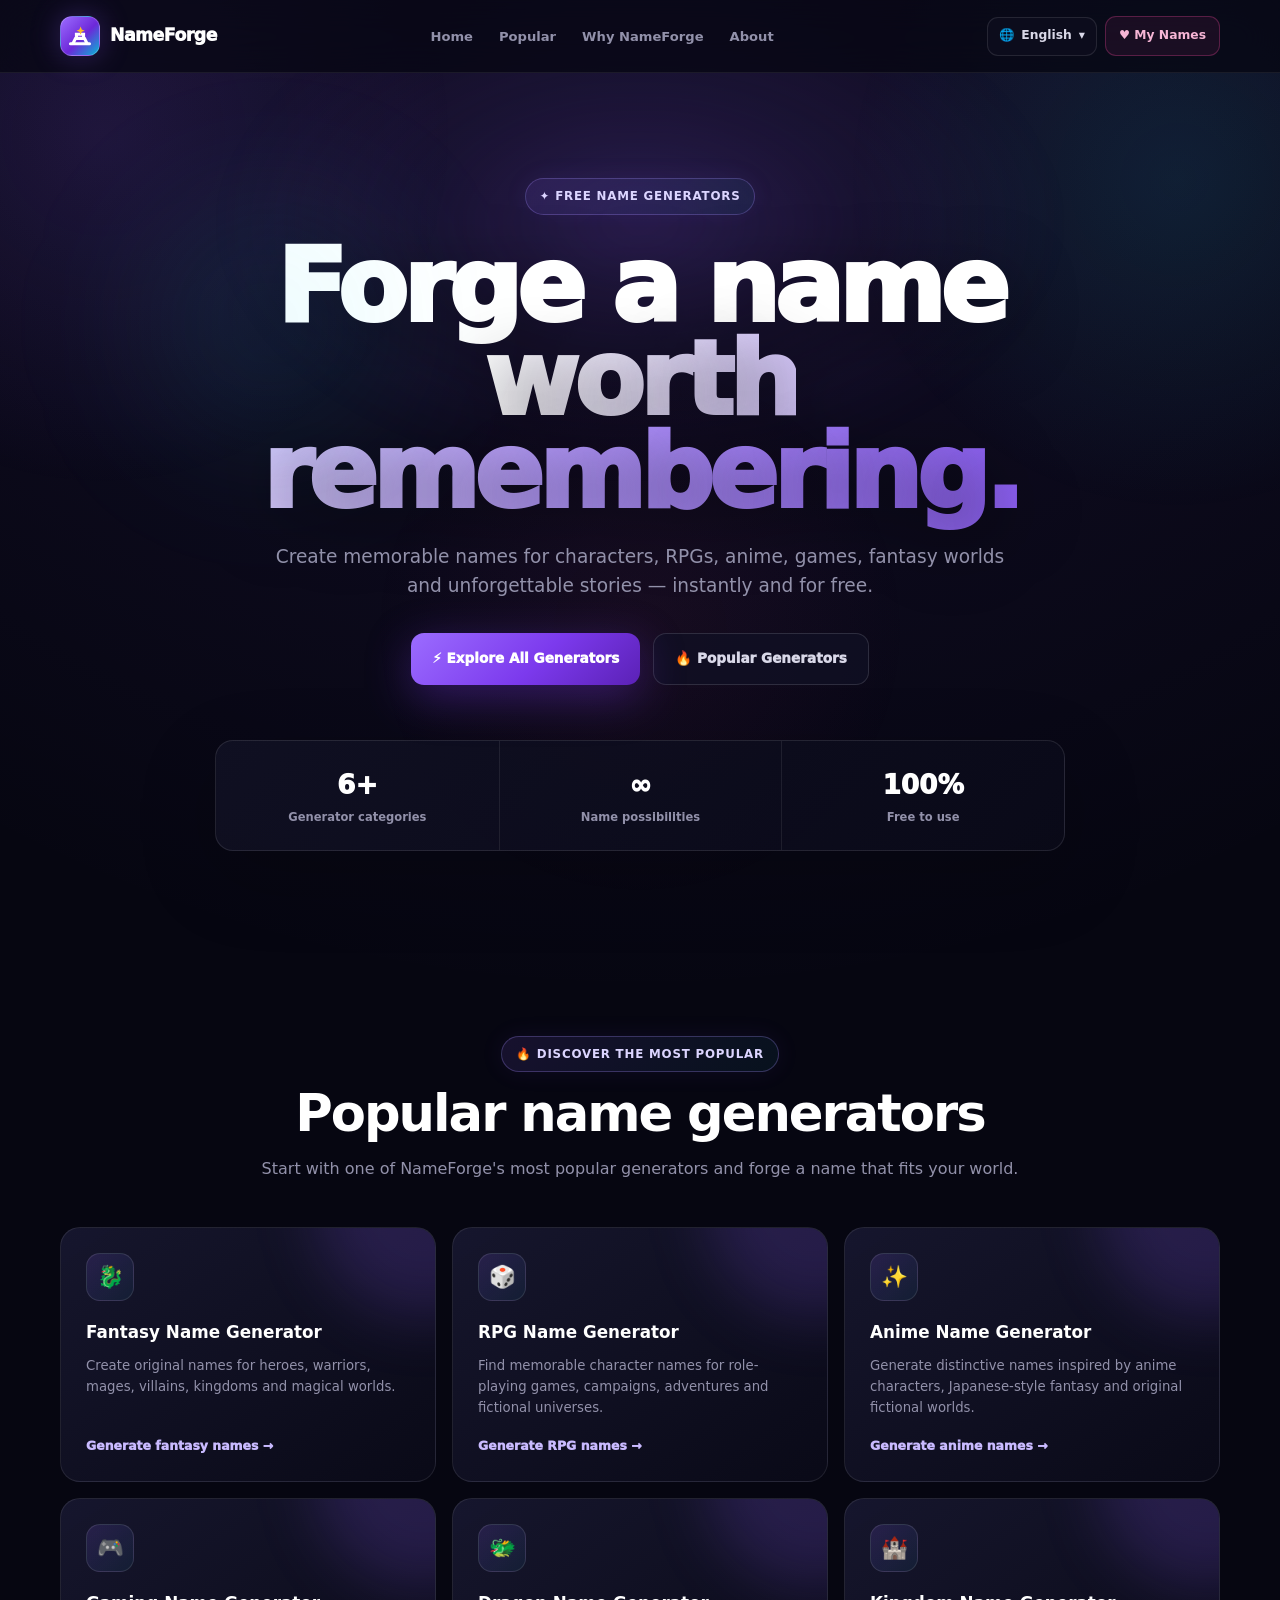
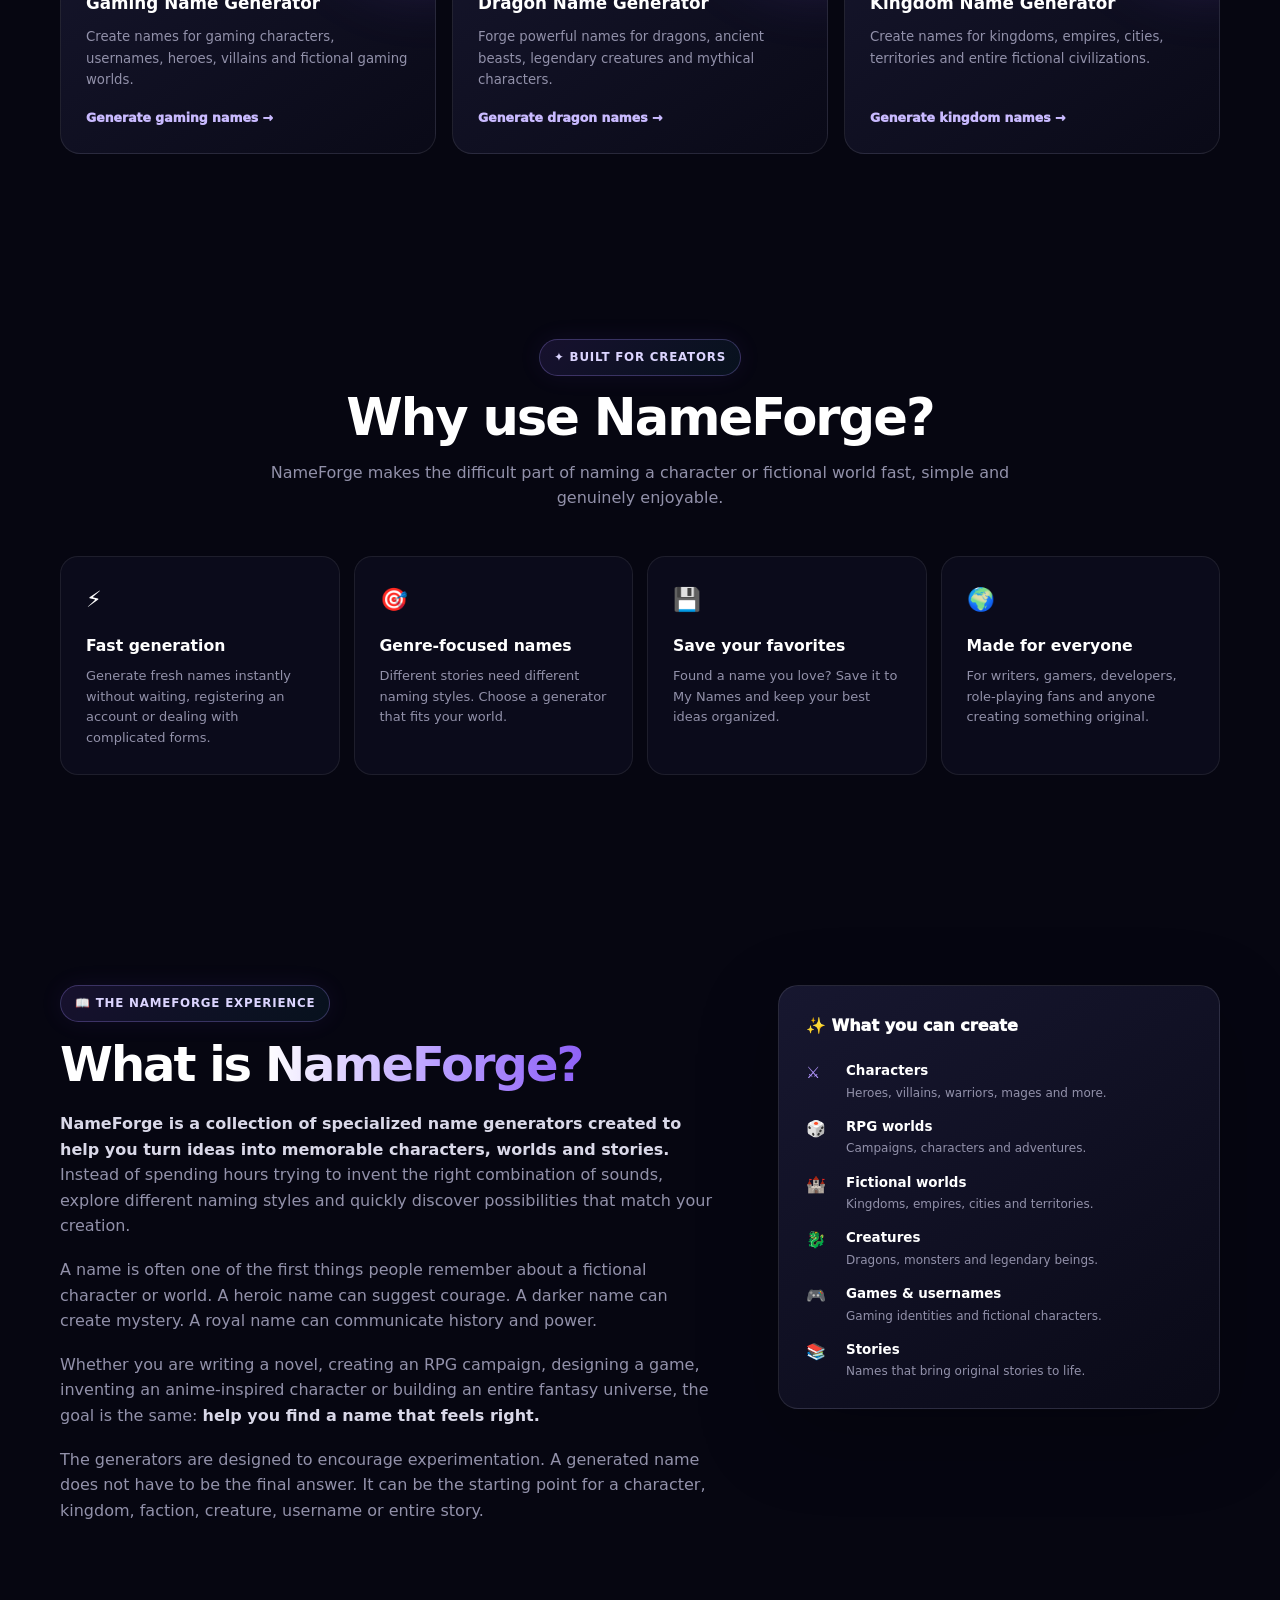
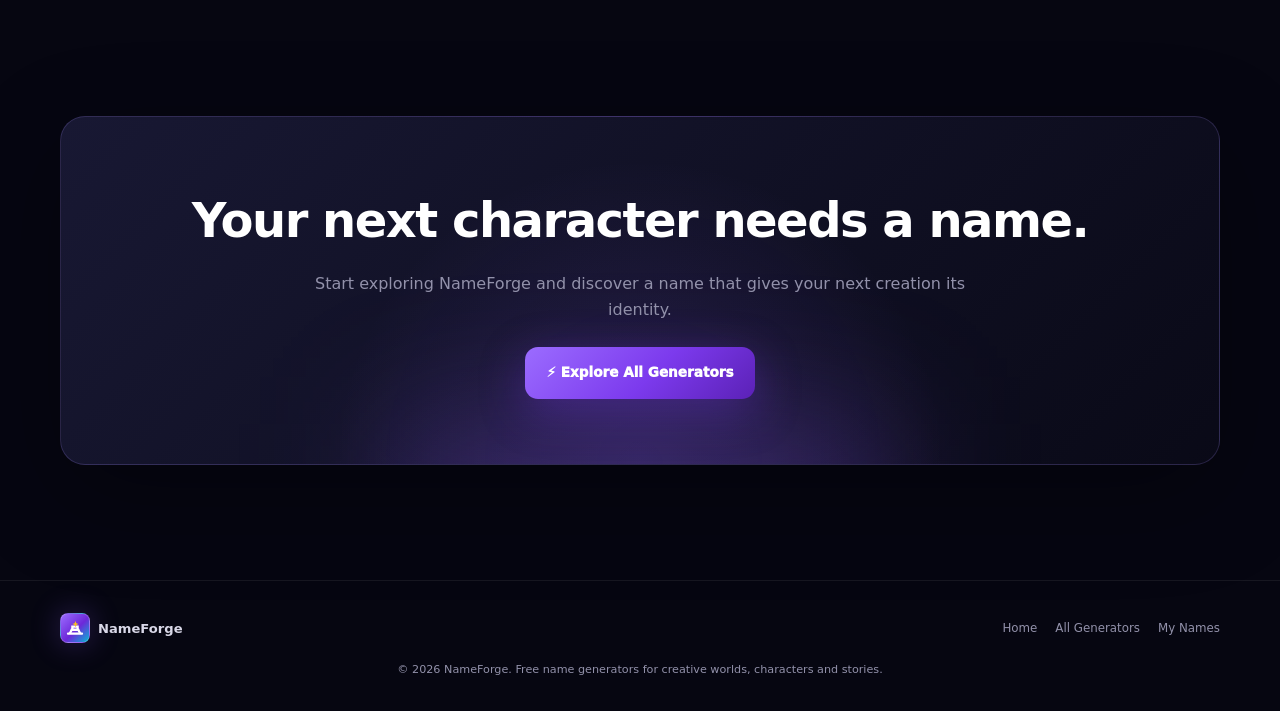
==== commit 802ca127: "Clean up index.html by removing markdown syntax Removed unnecessary markdown formatting from HTML." ====
--- a/index.html
+++ b/index.html
@@ -1,4 +1,3 @@
-```html
 <!DOCTYPE html>
 <html lang="en">
 
@@ -2895,4 +2894,3 @@
 </body>
 
 </html>
-```
